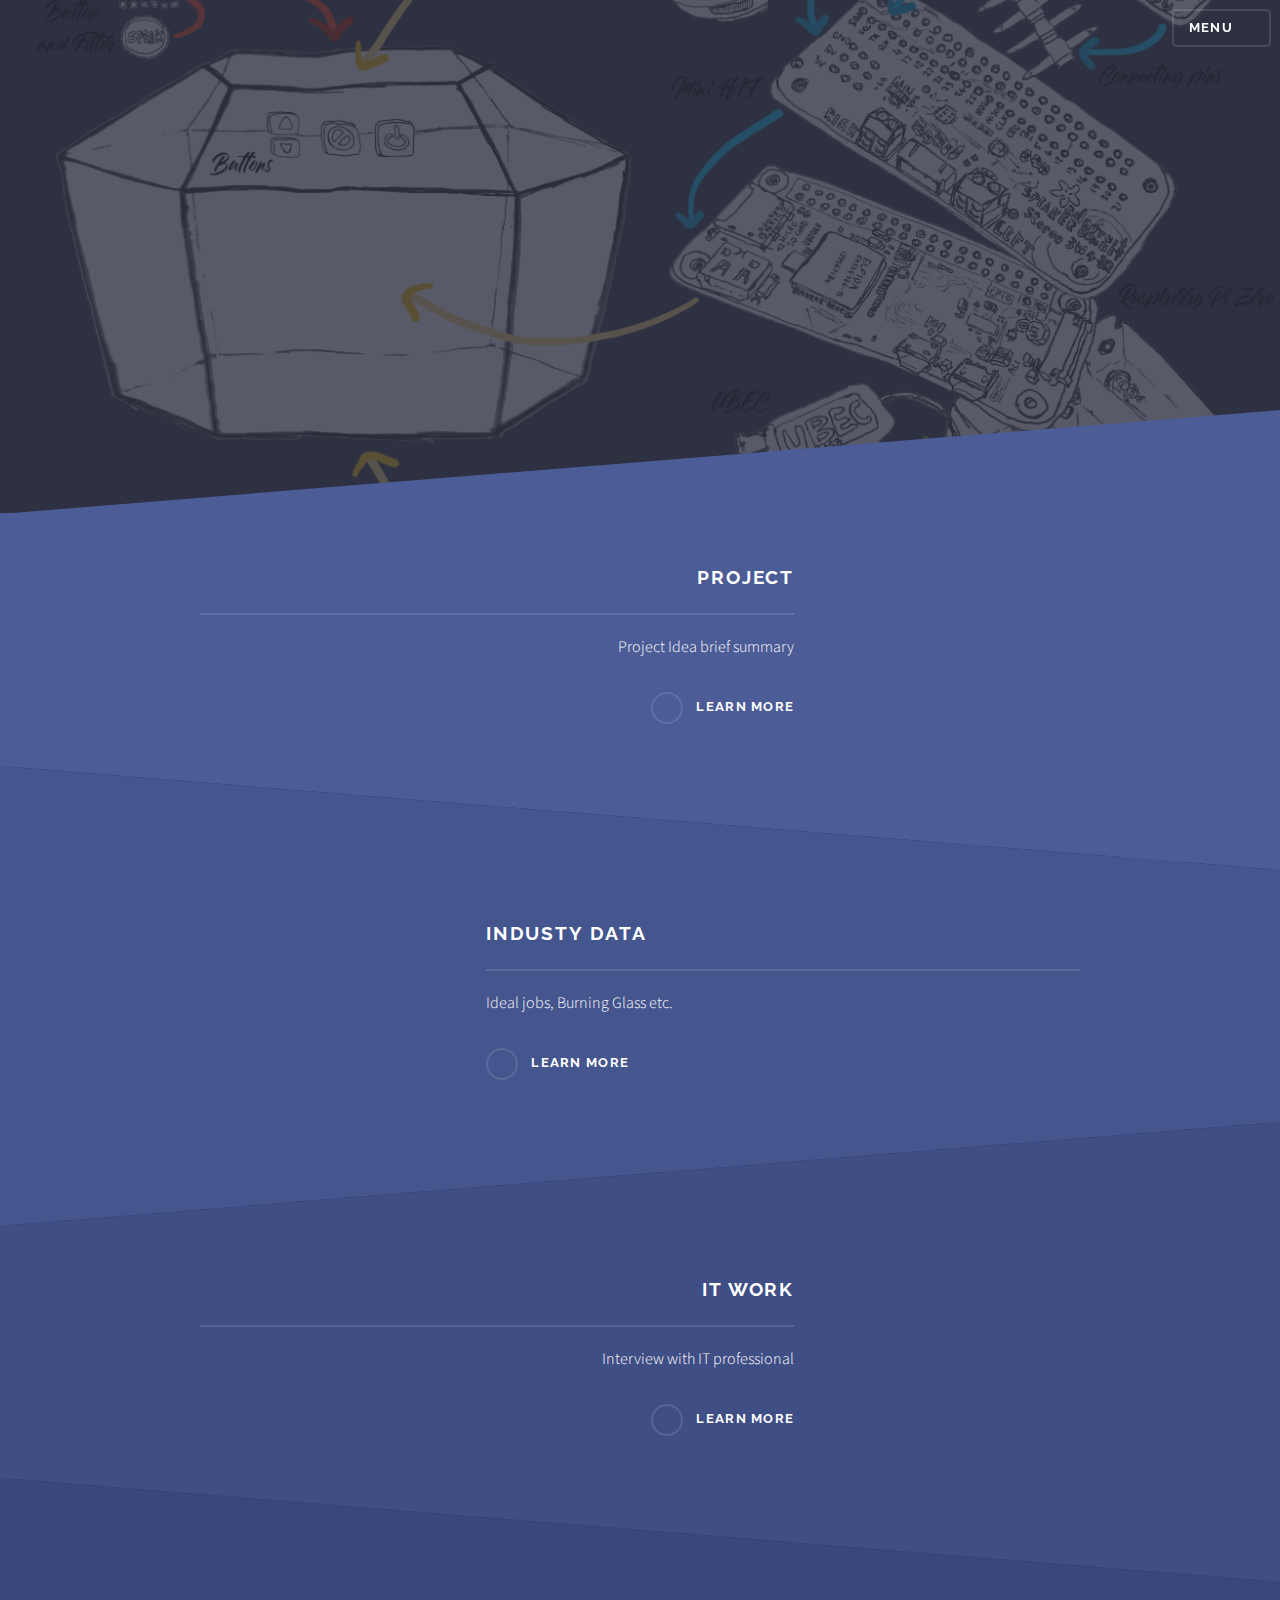
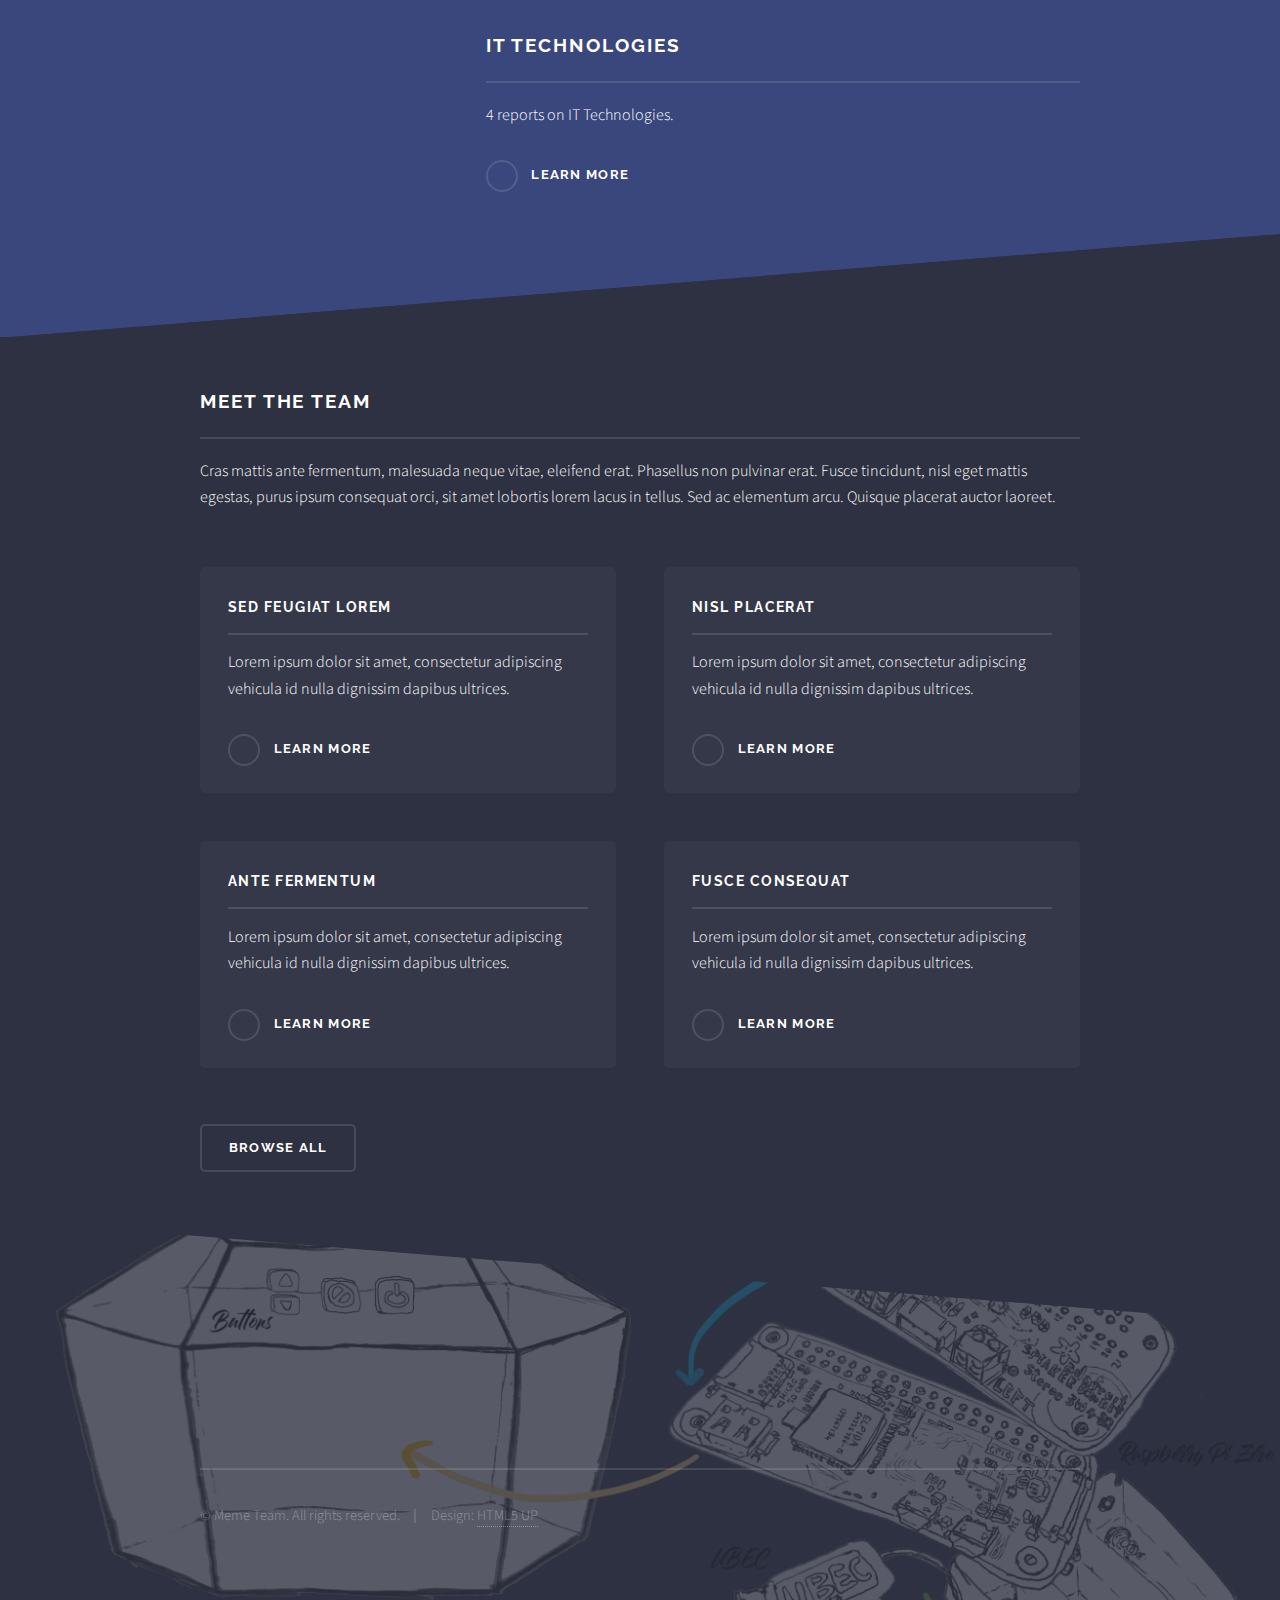
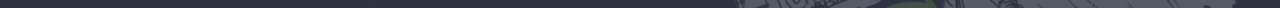
==== index.html @ cb2480f4 "Remove Contact Us section" ====
<!DOCTYPE HTML>
<!--
	Solid State by HTML5 UP
	html5up.net | @ajlkn
	Free for personal and commercial use under the CCA 3.0 license (html5up.net/license)
-->
<html>
	<head>
		<title>Meme Team</title>
		<meta charset="utf-8" />
		<meta name="viewport" content="width=device-width, initial-scale=1, user-scalable=no" />
		<link rel="stylesheet" href="assets/css/main.css" />
		<noscript><link rel="stylesheet" href="assets/css/noscript.css" /></noscript>
	</head>
	<body class="is-preload">

		<!-- Page Wrapper -->
			<div id="page-wrapper">

				<!-- Header -->
					<header id="header" class="alt">
						<h1><a href="index.html">Meme Team</a></h1>
						<nav>
							<a href="#menu">Menu</a>
						</nav>
					</header>

				<!-- Menu -->
					<nav id="menu">
						<div class="inner">
							<h2>Menu</h2>
							<ul class="links">
								<li><a href="index.html">Home</a></li>
								<li><a href="profiles.html">Team</a></li>
								<li><a href="elements.html">Elements</a></li>
								<li><a href="#">Log In</a></li>
								<li><a href="#">Sign Up</a></li>
							</ul>
							<a href="#" class="close">Close</a>
						</div>
					</nav>

				<!-- Banner -->
					<section id="banner">
						<div class="inner">
							<div class="logo"><span class="icon fa-gem"></span></div>
							<h2>Meme Team</h2>
							<p>COSC2196 Intro to Information Technology - Assignment 02</p>
						</div>
					</section>

				<!-- Wrapper -->
					<section id="wrapper">

						<!-- One -->
							<section id="one" class="wrapper spotlight style1">
								<div class="inner">
									<a href="#" class="image"><img src="images/theDeviceSetup.png" alt="" /></a>
									<div class="content">
										<h2 class="major">Project</h2>
										<p>Project Idea brief summary</p>
										<a href="#" class="special">Learn more</a>
									</div>
								</div>
							</section>

						<!-- Two -->
							<section id="two" class="wrapper alt spotlight style2">
								<div class="inner">
									<a href="#" class="image"><img src="images/pic02.jpg" alt="" /></a>
									<div class="content">
										<h2 class="major">Industy Data</h2>
										<p>Ideal jobs, Burning Glass etc.</p>
										<a href="#" class="special">Learn more</a>
									</div>
								</div>
							</section>

						<!-- Three -->
							<section id="three" class="wrapper spotlight style3">
								<div class="inner">
									<a href="#" class="image"><img src="images/pic03.jpg" alt="" /></a>
									<div class="content">
										<h2 class="major">IT Work</h2>
										<p>Interview with IT professional</p>
										<a href="#" class="special">Learn more</a>
									</div>
								</div>
							</section>

						<!-- Four -->
						<section id="four" class="wrapper alt spotlight style4">
							<div class="inner">
								<a href="#" class="image"><img src="images/pic03.jpg" alt="" /></a>
								<div class="content">
									<h2 class="major">IT Technologies</h2>
									<p>4 reports on IT Technologies.</p>
									<a href="#" class="special">Learn more</a>
								</div>
							</div>
						</section>

						<!-- Five -->
							<section id="four" class="wrapper style1">
								<div class="inner">
									<h2 class="major">Meet the Team</h2>
									<p>Cras mattis ante fermentum, malesuada neque vitae, eleifend erat. Phasellus non pulvinar erat. Fusce tincidunt, nisl eget mattis egestas, purus ipsum consequat orci, sit amet lobortis lorem lacus in tellus. Sed ac elementum arcu. Quisque placerat auctor laoreet.</p>
									<section class="features">
										<article>
											<a href="#" class="image"><img src="images/pic04.jpg" alt="" /></a>
											<h3 class="major">Sed feugiat lorem</h3>
											<p>Lorem ipsum dolor sit amet, consectetur adipiscing vehicula id nulla dignissim dapibus ultrices.</p>
											<a href="#" class="special">Learn more</a>
										</article>
										<article>
											<a href="#" class="image"><img src="images/pic05.jpg" alt="" /></a>
											<h3 class="major">Nisl placerat</h3>
											<p>Lorem ipsum dolor sit amet, consectetur adipiscing vehicula id nulla dignissim dapibus ultrices.</p>
											<a href="#" class="special">Learn more</a>
										</article>
										<article>
											<a href="#" class="image"><img src="images/pic06.jpg" alt="" /></a>
											<h3 class="major">Ante fermentum</h3>
											<p>Lorem ipsum dolor sit amet, consectetur adipiscing vehicula id nulla dignissim dapibus ultrices.</p>
											<a href="#" class="special">Learn more</a>
										</article>
										<article>
											<a href="#" class="image"><img src="images/pic07.jpg" alt="" /></a>
											<h3 class="major">Fusce consequat</h3>
											<p>Lorem ipsum dolor sit amet, consectetur adipiscing vehicula id nulla dignissim dapibus ultrices.</p>
											<a href="#" class="special">Learn more</a>
										</article>
									</section>
									<ul class="actions">
										<li><a href="profiles.html" class="button">Browse All</a></li>
									</ul>
								</div>
							</section>

					</section>

				<!-- Footer -->
					<section id="footer">
						<div class="inner">
							<ul class="copyright">
								<li>&copy; Meme Team. All rights reserved.</li><li>Design: <a href="http://html5up.net">HTML5 UP</a></li>
							</ul>
						</div>
					</section>

			</div>

		<!-- Scripts -->
			<script src="assets/js/jquery.min.js"></script>
			<script src="assets/js/jquery.scrollex.min.js"></script>
			<script src="assets/js/browser.min.js"></script>
			<script src="assets/js/breakpoints.min.js"></script>
			<script src="assets/js/util.js"></script>
			<script src="assets/js/main.js"></script>

	</body>
</html>
---- assets/css/main.css ----
@import url(fontawesome-all.min.css);
@import url("https://fonts.googleapis.com/css?family=Raleway:200,700|Source+Sans+Pro:300,600,300italic,600italic");

/*
	Solid State by HTML5 UP
	html5up.net | @ajlkn
	Free for personal and commercial use under the CCA 3.0 license (html5up.net/license)
*/

html, body, div, span, applet, object,
iframe, h1, h2, h3, h4, h5, h6, p, blockquote,
pre, a, abbr, acronym, address, big, cite,
code, del, dfn, em, img, ins, kbd, q, s, samp,
small, strike, strong, sub, sup, tt, var, b,
u, i, center, dl, dt, dd, ol, ul, li, fieldset,
form, label, legend, table, caption, tbody,
tfoot, thead, tr, th, td, article, aside,
canvas, details, embed, figure, figcaption,
footer, header, hgroup, menu, nav, output, ruby,
section, summary, time, mark, audio, video {
	margin: 0;
	padding: 0;
	border: 0;
	font-size: 100%;
	font: inherit;
	vertical-align: baseline;}

article, aside, details, figcaption, figure,
footer, header, hgroup, menu, nav, section {
	display: block;}

body {
	line-height: 1;
}

ol, ul {
	list-style: none;
}

blockquote, q {
	quotes: none;
}

	blockquote:before, blockquote:after, q:before, q:after {
		content: '';
		content: none;
	}

table {
	border-collapse: collapse;
	border-spacing: 0;
}

body {
	-webkit-text-size-adjust: none;
}

mark {
	background-color: transparent;
	color: inherit;
}

input::-moz-focus-inner {
	border: 0;
	padding: 0;
}

input, select, textarea {
	-moz-appearance: none;
	-webkit-appearance: none;
	-ms-appearance: none;
	appearance: none;
}

/* Basic */

	@-ms-viewport {
		width: device-width;
	}

	body {
		-ms-overflow-style: scrollbar;
	}

	@media screen and (max-width: 480px) {

		html, body {
			min-width: 320px;
		}

	}

	html {
		box-sizing: border-box;
	}

	*, *:before, *:after {
		box-sizing: inherit;
	}

	body {
		background-color: #2e3141;
		background-image: linear-gradient(to top, rgba(46, 49, 65, 0.8), rgba(46, 49, 65, 0.8)), url("../../images/bg.png");
		background-size: auto, cover;
		background-attachment: fixed, fixed;
		background-position: center, center;
	}

		body.is-preload *, body.is-preload *:before, body.is-preload *:after {
			-moz-animation: none !important;
			-webkit-animation: none !important;
			-ms-animation: none !important;
			animation: none !important;
			-moz-transition: none !important;
			-webkit-transition: none !important;
			-ms-transition: none !important;
			transition: none !important;
		}

/* Type */

	body, input, select, textarea {
		color: #ffffff;
		font-family: "Source Sans Pro", Helvetica, sans-serif;
		font-size: 16.5pt;
		font-weight: 300;
		line-height: 1.65;
	}

		@media screen and (max-width: 1680px) {

			body, input, select, textarea {
				font-size: 13pt;
			}

		}

		@media screen and (max-width: 1280px) {

			body, input, select, textarea {
				font-size: 12pt;
			}

		}

		@media screen and (max-width: 980px) {

			body, input, select, textarea {
				font-size: 12pt;
			}

		}

		@media screen and (max-width: 736px) {

			body, input, select, textarea {
				font-size: 12pt;
			}

		}

		@media screen and (max-width: 480px) {

			body, input, select, textarea {
				font-size: 12pt;
			}

		}

	a {
		-moz-transition: color 0.2s ease-in-out, border-bottom-color 0.2s ease-in-out;
		-webkit-transition: color 0.2s ease-in-out, border-bottom-color 0.2s ease-in-out;
		-ms-transition: color 0.2s ease-in-out, border-bottom-color 0.2s ease-in-out;
		transition: color 0.2s ease-in-out, border-bottom-color 0.2s ease-in-out;
		border-bottom: dotted 1px rgba(255, 255, 255, 0.35);
		color: #ffffff;
		text-decoration: none;
	}

		a:hover {
			border-bottom-color: transparent;
			color: #ffffff !important;
		}

		a.special:not(.button) {
			text-decoration: none;
			border-bottom: 0;
			display: block;
			font-family: Raleway, Helvetica, sans-serif;
			font-size: 0.8em;
			font-weight: 700;
			letter-spacing: 0.1em;
			margin: 0 0 2em 0;
			text-transform: uppercase;
		}

			a.special:not(.button):before {
				-moz-osx-font-smoothing: grayscale;
				-webkit-font-smoothing: antialiased;
				display: inline-block;
				font-style: normal;
				font-variant: normal;
				text-rendering: auto;
				line-height: 1;
				text-transform: none !important;
				font-family: 'Font Awesome 5 Free';
				font-weight: 900;
			}

			a.special:not(.button):before {
				-moz-transition: background-color 0.2s ease-in-out;
				-webkit-transition: background-color 0.2s ease-in-out;
				-ms-transition: background-color 0.2s ease-in-out;
				transition: background-color 0.2s ease-in-out;
				border-radius: 100%;
				border: solid 2px rgba(255, 255, 255, 0.125);
				content: '\f105';
				display: inline-block;
				font-size: 1.25em;
				height: 2em;
				line-height: 1.75em;
				margin-right: 0.85em;
				text-align: center;
				text-indent: 0.15em;
				vertical-align: middle;
				width: 2em;
			}

			a.special:not(.button):hover:before {
				background-color: rgba(255, 255, 255, 0.025);
			}

			a.special:not(.button):active:before {
				background-color: rgba(255, 255, 255, 0.075);
			}

	strong, b {
		color: #ffffff;
		font-weight: 600;
	}

	em, i {
		font-style: italic;
	}

	p {
		margin: 0 0 2em 0;
	}

	h1, h2, h3, h4, h5, h6 {
		color: #ffffff;
		font-family: Raleway, Helvetica, sans-serif;
		font-weight: 700;
		letter-spacing: 0.1em;
		margin: 0 0 1em 0;
		text-transform: uppercase;
	}

		h1 a, h2 a, h3 a, h4 a, h5 a, h6 a {
			color: inherit;
			text-decoration: none;
			border-bottom: 0;
		}

		h1 span, h2 span, h3 span, h4 span, h5 span, h6 span {
			font-weight: 200;
		}

		h1.major, h2.major, h3.major, h4.major, h5.major, h6.major {
			padding-bottom: 1em;
			border-bottom: solid 2px rgba(255, 255, 255, 0.125);
		}

	h2 {
		font-size: 1.2em;
	}

	h3 {
		font-size: 0.9em;
	}

	h4 {
		font-size: 0.7em;
	}

	h5 {
		font-size: 0.7em;
	}

	h6 {
		font-size: 0.7em;
	}

	@media screen and (max-width: 736px) {

		h2 {
			font-size: 1em;
		}

		h3 {
			font-size: 0.8em;
		}

	}

	sub {
		font-size: 0.8em;
		position: relative;
		top: 0.5em;
	}

	sup {
		font-size: 0.8em;
		position: relative;
		top: -0.5em;
	}

	blockquote {
		border-left: solid 4px rgba(255, 255, 255, 0.125);
		font-style: italic;
		margin: 0 0 2em 0;
		padding: 0.5em 0 0.5em 2em;
	}

	code {
		background: rgba(255, 255, 255, 0.025);
		border-radius: 5px;
		border: solid 2px rgba(255, 255, 255, 0.125);
		font-family: "Courier New", monospace;
		font-size: 0.9em;
		margin: 0 0.25em;
		padding: 0.25em 0.65em;
	}

	pre {
		-webkit-overflow-scrolling: touch;
		font-family: "Courier New", monospace;
		font-size: 0.9em;
		margin: 0 0 2em 0;
	}

		pre code {
			display: block;
			line-height: 1.75em;
			padding: 1em 1.5em;
			overflow-x: auto;
		}

	hr {
		border: 0;
		border-bottom: solid 2px rgba(255, 255, 255, 0.125);
		margin: 2.5em 0;
	}

		hr.major {
			margin: 4em 0;
		}

	.align-left {
		text-align: left;
	}

	.align-center {
		text-align: center;
	}

	.align-right {
		text-align: right;
	}

/* Row */

	.row {
		display: flex;
		flex-wrap: wrap;
		box-sizing: border-box;
		align-items: stretch;
	}

		.row > * {
			box-sizing: border-box;
		}

		.row.gtr-uniform > * > :last-child {
			margin-bottom: 0;
		}

		.row.aln-left {
			justify-content: flex-start;
		}

		.row.aln-center {
			justify-content: center;
		}

		.row.aln-right {
			justify-content: flex-end;
		}

		.row.aln-top {
			align-items: flex-start;
		}

		.row.aln-middle {
			align-items: center;
		}

		.row.aln-bottom {
			align-items: flex-end;
		}

		.row > .imp {
			order: -1;
		}

		.row > .col-1 {
			width: 8.33333%;
		}

		.row > .off-1 {
			margin-left: 8.33333%;
		}

		.row > .col-2 {
			width: 16.66667%;
		}

		.row > .off-2 {
			margin-left: 16.66667%;
		}

		.row > .col-3 {
			width: 25%;
		}

		.row > .off-3 {
			margin-left: 25%;
		}

		.row > .col-4 {
			width: 33.33333%;
		}

		.row > .off-4 {
			margin-left: 33.33333%;
		}

		.row > .col-5 {
			width: 41.66667%;
		}

		.row > .off-5 {
			margin-left: 41.66667%;
		}

		.row > .col-6 {
			width: 50%;
		}

		.row > .off-6 {
			margin-left: 50%;
		}

		.row > .col-7 {
			width: 58.33333%;
		}

		.row > .off-7 {
			margin-left: 58.33333%;
		}

		.row > .col-8 {
			width: 66.66667%;
		}

		.row > .off-8 {
			margin-left: 66.66667%;
		}

		.row > .col-9 {
			width: 75%;
		}

		.row > .off-9 {
			margin-left: 75%;
		}

		.row > .col-10 {
			width: 83.33333%;
		}

		.row > .off-10 {
			margin-left: 83.33333%;
		}

		.row > .col-11 {
			width: 91.66667%;
		}

		.row > .off-11 {
			margin-left: 91.66667%;
		}

		.row > .col-12 {
			width: 100%;
		}

		.row > .off-12 {
			margin-left: 100%;
		}

		.row.gtr-0 {
			margin-top: 0;
			margin-left: 0em;
		}

			.row.gtr-0 > * {
				padding: 0 0 0 0em;
			}

			.row.gtr-0.gtr-uniform {
				margin-top: 0em;
			}

				.row.gtr-0.gtr-uniform > * {
					padding-top: 0em;
				}

		.row.gtr-25 {
			margin-top: 0;
			margin-left: -0.4375em;
		}

			.row.gtr-25 > * {
				padding: 0 0 0 0.4375em;
			}

			.row.gtr-25.gtr-uniform {
				margin-top: -0.4375em;
			}

				.row.gtr-25.gtr-uniform > * {
					padding-top: 0.4375em;
				}

		.row.gtr-50 {
			margin-top: 0;
			margin-left: -0.875em;
		}

			.row.gtr-50 > * {
				padding: 0 0 0 0.875em;
			}

			.row.gtr-50.gtr-uniform {
				margin-top: -0.875em;
			}

				.row.gtr-50.gtr-uniform > * {
					padding-top: 0.875em;
				}

		.row {
			margin-top: 0;
			margin-left: -1.75em;
		}

			.row > * {
				padding: 0 0 0 1.75em;
			}

			.row.gtr-uniform {
				margin-top: -1.75em;
			}

				.row.gtr-uniform > * {
					padding-top: 1.75em;
				}

		.row.gtr-150 {
			margin-top: 0;
			margin-left: -2.625em;
		}

			.row.gtr-150 > * {
				padding: 0 0 0 2.625em;
			}

			.row.gtr-150.gtr-uniform {
				margin-top: -2.625em;
			}

				.row.gtr-150.gtr-uniform > * {
					padding-top: 2.625em;
				}

		.row.gtr-200 {
			margin-top: 0;
			margin-left: -3.5em;
		}

			.row.gtr-200 > * {
				padding: 0 0 0 3.5em;
			}

			.row.gtr-200.gtr-uniform {
				margin-top: -3.5em;
			}

				.row.gtr-200.gtr-uniform > * {
					padding-top: 3.5em;
				}

		@media screen and (max-width: 1680px) {

			.row {
				display: flex;
				flex-wrap: wrap;
				box-sizing: border-box;
				align-items: stretch;
			}

				.row > * {
					box-sizing: border-box;
				}

				.row.gtr-uniform > * > :last-child {
					margin-bottom: 0;
				}

				.row.aln-left {
					justify-content: flex-start;
				}

				.row.aln-center {
					justify-content: center;
				}

				.row.aln-right {
					justify-content: flex-end;
				}

				.row.aln-top {
					align-items: flex-start;
				}

				.row.aln-middle {
					align-items: center;
				}

				.row.aln-bottom {
					align-items: flex-end;
				}

				.row > .imp-xlarge {
					order: -1;
				}

				.row > .col-1-xlarge {
					width: 8.33333%;
				}

				.row > .off-1-xlarge {
					margin-left: 8.33333%;
				}

				.row > .col-2-xlarge {
					width: 16.66667%;
				}

				.row > .off-2-xlarge {
					margin-left: 16.66667%;
				}

				.row > .col-3-xlarge {
					width: 25%;
				}

				.row > .off-3-xlarge {
					margin-left: 25%;
				}

				.row > .col-4-xlarge {
					width: 33.33333%;
				}

				.row > .off-4-xlarge {
					margin-left: 33.33333%;
				}

				.row > .col-5-xlarge {
					width: 41.66667%;
				}

				.row > .off-5-xlarge {
					margin-left: 41.66667%;
				}

				.row > .col-6-xlarge {
					width: 50%;
				}

				.row > .off-6-xlarge {
					margin-left: 50%;
				}

				.row > .col-7-xlarge {
					width: 58.33333%;
				}

				.row > .off-7-xlarge {
					margin-left: 58.33333%;
				}

				.row > .col-8-xlarge {
					width: 66.66667%;
				}

				.row > .off-8-xlarge {
					margin-left: 66.66667%;
				}

				.row > .col-9-xlarge {
					width: 75%;
				}

				.row > .off-9-xlarge {
					margin-left: 75%;
				}

				.row > .col-10-xlarge {
					width: 83.33333%;
				}

				.row > .off-10-xlarge {
					margin-left: 83.33333%;
				}

				.row > .col-11-xlarge {
					width: 91.66667%;
				}

				.row > .off-11-xlarge {
					margin-left: 91.66667%;
				}

				.row > .col-12-xlarge {
					width: 100%;
				}

				.row > .off-12-xlarge {
					margin-left: 100%;
				}

				.row.gtr-0 {
					margin-top: 0;
					margin-left: 0em;
				}

					.row.gtr-0 > * {
						padding: 0 0 0 0em;
					}

					.row.gtr-0.gtr-uniform {
						margin-top: 0em;
					}

						.row.gtr-0.gtr-uniform > * {
							padding-top: 0em;
						}

				.row.gtr-25 {
					margin-top: 0;
					margin-left: -0.4375em;
				}

					.row.gtr-25 > * {
						padding: 0 0 0 0.4375em;
					}

					.row.gtr-25.gtr-uniform {
						margin-top: -0.4375em;
					}

						.row.gtr-25.gtr-uniform > * {
							padding-top: 0.4375em;
						}

				.row.gtr-50 {
					margin-top: 0;
					margin-left: -0.875em;
				}

					.row.gtr-50 > * {
						padding: 0 0 0 0.875em;
					}

					.row.gtr-50.gtr-uniform {
						margin-top: -0.875em;
					}

						.row.gtr-50.gtr-uniform > * {
							padding-top: 0.875em;
						}

				.row {
					margin-top: 0;
					margin-left: -1.75em;
				}

					.row > * {
						padding: 0 0 0 1.75em;
					}

					.row.gtr-uniform {
						margin-top: -1.75em;
					}

						.row.gtr-uniform > * {
							padding-top: 1.75em;
						}

				.row.gtr-150 {
					margin-top: 0;
					margin-left: -2.625em;
				}

					.row.gtr-150 > * {
						padding: 0 0 0 2.625em;
					}

					.row.gtr-150.gtr-uniform {
						margin-top: -2.625em;
					}

						.row.gtr-150.gtr-uniform > * {
							padding-top: 2.625em;
						}

				.row.gtr-200 {
					margin-top: 0;
					margin-left: -3.5em;
				}

					.row.gtr-200 > * {
						padding: 0 0 0 3.5em;
					}

					.row.gtr-200.gtr-uniform {
						margin-top: -3.5em;
					}

						.row.gtr-200.gtr-uniform > * {
							padding-top: 3.5em;
						}

		}

		@media screen and (max-width: 1280px) {

			.row {
				display: flex;
				flex-wrap: wrap;
				box-sizing: border-box;
				align-items: stretch;
			}

				.row > * {
					box-sizing: border-box;
				}

				.row.gtr-uniform > * > :last-child {
					margin-bottom: 0;
				}

				.row.aln-left {
					justify-content: flex-start;
				}

				.row.aln-center {
					justify-content: center;
				}

				.row.aln-right {
					justify-content: flex-end;
				}

				.row.aln-top {
					align-items: flex-start;
				}

				.row.aln-middle {
					align-items: center;
				}

				.row.aln-bottom {
					align-items: flex-end;
				}

				.row > .imp-large {
					order: -1;
				}

				.row > .col-1-large {
					width: 8.33333%;
				}

				.row > .off-1-large {
					margin-left: 8.33333%;
				}

				.row > .col-2-large {
					width: 16.66667%;
				}

				.row > .off-2-large {
					margin-left: 16.66667%;
				}

				.row > .col-3-large {
					width: 25%;
				}

				.row > .off-3-large {
					margin-left: 25%;
				}

				.row > .col-4-large {
					width: 33.33333%;
				}

				.row > .off-4-large {
					margin-left: 33.33333%;
				}

				.row > .col-5-large {
					width: 41.66667%;
				}

				.row > .off-5-large {
					margin-left: 41.66667%;
				}

				.row > .col-6-large {
					width: 50%;
				}

				.row > .off-6-large {
					margin-left: 50%;
				}

				.row > .col-7-large {
					width: 58.33333%;
				}

				.row > .off-7-large {
					margin-left: 58.33333%;
				}

				.row > .col-8-large {
					width: 66.66667%;
				}

				.row > .off-8-large {
					margin-left: 66.66667%;
				}

				.row > .col-9-large {
					width: 75%;
				}

				.row > .off-9-large {
					margin-left: 75%;
				}

				.row > .col-10-large {
					width: 83.33333%;
				}

				.row > .off-10-large {
					margin-left: 83.33333%;
				}

				.row > .col-11-large {
					width: 91.66667%;
				}

				.row > .off-11-large {
					margin-left: 91.66667%;
				}

				.row > .col-12-large {
					width: 100%;
				}

				.row > .off-12-large {
					margin-left: 100%;
				}

				.row.gtr-0 {
					margin-top: 0;
					margin-left: 0em;
				}

					.row.gtr-0 > * {
						padding: 0 0 0 0em;
					}

					.row.gtr-0.gtr-uniform {
						margin-top: 0em;
					}

						.row.gtr-0.gtr-uniform > * {
							padding-top: 0em;
						}

				.row.gtr-25 {
					margin-top: 0;
					margin-left: -0.4375em;
				}

					.row.gtr-25 > * {
						padding: 0 0 0 0.4375em;
					}

					.row.gtr-25.gtr-uniform {
						margin-top: -0.4375em;
					}

						.row.gtr-25.gtr-uniform > * {
							padding-top: 0.4375em;
						}

				.row.gtr-50 {
					margin-top: 0;
					margin-left: -0.875em;
				}

					.row.gtr-50 > * {
						padding: 0 0 0 0.875em;
					}

					.row.gtr-50.gtr-uniform {
						margin-top: -0.875em;
					}

						.row.gtr-50.gtr-uniform > * {
							padding-top: 0.875em;
						}

				.row {
					margin-top: 0;
					margin-left: -1.75em;
				}

					.row > * {
						padding: 0 0 0 1.75em;
					}

					.row.gtr-uniform {
						margin-top: -1.75em;
					}

						.row.gtr-uniform > * {
							padding-top: 1.75em;
						}

				.row.gtr-150 {
					margin-top: 0;
					margin-left: -2.625em;
				}

					.row.gtr-150 > * {
						padding: 0 0 0 2.625em;
					}

					.row.gtr-150.gtr-uniform {
						margin-top: -2.625em;
					}

						.row.gtr-150.gtr-uniform > * {
							padding-top: 2.625em;
						}

				.row.gtr-200 {
					margin-top: 0;
					margin-left: -3.5em;
				}

					.row.gtr-200 > * {
						padding: 0 0 0 3.5em;
					}

					.row.gtr-200.gtr-uniform {
						margin-top: -3.5em;
					}

						.row.gtr-200.gtr-uniform > * {
							padding-top: 3.5em;
						}

		}

		@media screen and (max-width: 980px) {

			.row {
				display: flex;
				flex-wrap: wrap;
				box-sizing: border-box;
				align-items: stretch;
			}

				.row > * {
					box-sizing: border-box;
				}

				.row.gtr-uniform > * > :last-child {
					margin-bottom: 0;
				}

				.row.aln-left {
					justify-content: flex-start;
				}

				.row.aln-center {
					justify-content: center;
				}

				.row.aln-right {
					justify-content: flex-end;
				}

				.row.aln-top {
					align-items: flex-start;
				}

				.row.aln-middle {
					align-items: center;
				}

				.row.aln-bottom {
					align-items: flex-end;
				}

				.row > .imp-medium {
					order: -1;
				}

				.row > .col-1-medium {
					width: 8.33333%;
				}

				.row > .off-1-medium {
					margin-left: 8.33333%;
				}

				.row > .col-2-medium {
					width: 16.66667%;
				}

				.row > .off-2-medium {
					margin-left: 16.66667%;
				}

				.row > .col-3-medium {
					width: 25%;
				}

				.row > .off-3-medium {
					margin-left: 25%;
				}

				.row > .col-4-medium {
					width: 33.33333%;
				}

				.row > .off-4-medium {
					margin-left: 33.33333%;
				}

				.row > .col-5-medium {
					width: 41.66667%;
				}

				.row > .off-5-medium {
					margin-left: 41.66667%;
				}

				.row > .col-6-medium {
					width: 50%;
				}

				.row > .off-6-medium {
					margin-left: 50%;
				}

				.row > .col-7-medium {
					width: 58.33333%;
				}

				.row > .off-7-medium {
					margin-left: 58.33333%;
				}

				.row > .col-8-medium {
					width: 66.66667%;
				}

				.row > .off-8-medium {
					margin-left: 66.66667%;
				}

				.row > .col-9-medium {
					width: 75%;
				}

				.row > .off-9-medium {
					margin-left: 75%;
				}

				.row > .col-10-medium {
					width: 83.33333%;
				}

				.row > .off-10-medium {
					margin-left: 83.33333%;
				}

				.row > .col-11-medium {
					width: 91.66667%;
				}

				.row > .off-11-medium {
					margin-left: 91.66667%;
				}

				.row > .col-12-medium {
					width: 100%;
				}

				.row > .off-12-medium {
					margin-left: 100%;
				}

				.row.gtr-0 {
					margin-top: 0;
					margin-left: 0em;
				}

					.row.gtr-0 > * {
						padding: 0 0 0 0em;
					}

					.row.gtr-0.gtr-uniform {
						margin-top: 0em;
					}

						.row.gtr-0.gtr-uniform > * {
							padding-top: 0em;
						}

				.row.gtr-25 {
					margin-top: 0;
					margin-left: -0.4375em;
				}

					.row.gtr-25 > * {
						padding: 0 0 0 0.4375em;
					}

					.row.gtr-25.gtr-uniform {
						margin-top: -0.4375em;
					}

						.row.gtr-25.gtr-uniform > * {
							padding-top: 0.4375em;
						}

				.row.gtr-50 {
					margin-top: 0;
					margin-left: -0.875em;
				}

					.row.gtr-50 > * {
						padding: 0 0 0 0.875em;
					}

					.row.gtr-50.gtr-uniform {
						margin-top: -0.875em;
					}

						.row.gtr-50.gtr-uniform > * {
							padding-top: 0.875em;
						}

				.row {
					margin-top: 0;
					margin-left: -1.75em;
				}

					.row > * {
						padding: 0 0 0 1.75em;
					}

					.row.gtr-uniform {
						margin-top: -1.75em;
					}

						.row.gtr-uniform > * {
							padding-top: 1.75em;
						}

				.row.gtr-150 {
					margin-top: 0;
					margin-left: -2.625em;
				}

					.row.gtr-150 > * {
						padding: 0 0 0 2.625em;
					}

					.row.gtr-150.gtr-uniform {
						margin-top: -2.625em;
					}

						.row.gtr-150.gtr-uniform > * {
							padding-top: 2.625em;
						}

				.row.gtr-200 {
					margin-top: 0;
					margin-left: -3.5em;
				}

					.row.gtr-200 > * {
						padding: 0 0 0 3.5em;
					}

					.row.gtr-200.gtr-uniform {
						margin-top: -3.5em;
					}

						.row.gtr-200.gtr-uniform > * {
							padding-top: 3.5em;
						}

		}

		@media screen and (max-width: 736px) {

			.row {
				display: flex;
				flex-wrap: wrap;
				box-sizing: border-box;
				align-items: stretch;
			}

				.row > * {
					box-sizing: border-box;
				}

				.row.gtr-uniform > * > :last-child {
					margin-bottom: 0;
				}

				.row.aln-left {
					justify-content: flex-start;
				}

				.row.aln-center {
					justify-content: center;
				}

				.row.aln-right {
					justify-content: flex-end;
				}

				.row.aln-top {
					align-items: flex-start;
				}

				.row.aln-middle {
					align-items: center;
				}

				.row.aln-bottom {
					align-items: flex-end;
				}

				.row > .imp-small {
					order: -1;
				}

				.row > .col-1-small {
					width: 8.33333%;
				}

				.row > .off-1-small {
					margin-left: 8.33333%;
				}

				.row > .col-2-small {
					width: 16.66667%;
				}

				.row > .off-2-small {
					margin-left: 16.66667%;
				}

				.row > .col-3-small {
					width: 25%;
				}

				.row > .off-3-small {
					margin-left: 25%;
				}

				.row > .col-4-small {
					width: 33.33333%;
				}

				.row > .off-4-small {
					margin-left: 33.33333%;
				}

				.row > .col-5-small {
					width: 41.66667%;
				}

				.row > .off-5-small {
					margin-left: 41.66667%;
				}

				.row > .col-6-small {
					width: 50%;
				}

				.row > .off-6-small {
					margin-left: 50%;
				}

				.row > .col-7-small {
					width: 58.33333%;
				}

				.row > .off-7-small {
					margin-left: 58.33333%;
				}

				.row > .col-8-small {
					width: 66.66667%;
				}

				.row > .off-8-small {
					margin-left: 66.66667%;
				}

				.row > .col-9-small {
					width: 75%;
				}

				.row > .off-9-small {
					margin-left: 75%;
				}

				.row > .col-10-small {
					width: 83.33333%;
				}

				.row > .off-10-small {
					margin-left: 83.33333%;
				}

				.row > .col-11-small {
					width: 91.66667%;
				}

				.row > .off-11-small {
					margin-left: 91.66667%;
				}

				.row > .col-12-small {
					width: 100%;
				}

				.row > .off-12-small {
					margin-left: 100%;
				}

				.row.gtr-0 {
					margin-top: 0;
					margin-left: 0em;
				}

					.row.gtr-0 > * {
						padding: 0 0 0 0em;
					}

					.row.gtr-0.gtr-uniform {
						margin-top: 0em;
					}

						.row.gtr-0.gtr-uniform > * {
							padding-top: 0em;
						}

				.row.gtr-25 {
					margin-top: 0;
					margin-left: -0.3125em;
				}

					.row.gtr-25 > * {
						padding: 0 0 0 0.3125em;
					}

					.row.gtr-25.gtr-uniform {
						margin-top: -0.3125em;
					}

						.row.gtr-25.gtr-uniform > * {
							padding-top: 0.3125em;
						}

				.row.gtr-50 {
					margin-top: 0;
					margin-left: -0.625em;
				}

					.row.gtr-50 > * {
						padding: 0 0 0 0.625em;
					}

					.row.gtr-50.gtr-uniform {
						margin-top: -0.625em;
					}

						.row.gtr-50.gtr-uniform > * {
							padding-top: 0.625em;
						}

				.row {
					margin-top: 0;
					margin-left: -1.25em;
				}

					.row > * {
						padding: 0 0 0 1.25em;
					}

					.row.gtr-uniform {
						margin-top: -1.25em;
					}

						.row.gtr-uniform > * {
							padding-top: 1.25em;
						}

				.row.gtr-150 {
					margin-top: 0;
					margin-left: -1.875em;
				}

					.row.gtr-150 > * {
						padding: 0 0 0 1.875em;
					}

					.row.gtr-150.gtr-uniform {
						margin-top: -1.875em;
					}

						.row.gtr-150.gtr-uniform > * {
							padding-top: 1.875em;
						}

				.row.gtr-200 {
					margin-top: 0;
					margin-left: -2.5em;
				}

					.row.gtr-200 > * {
						padding: 0 0 0 2.5em;
					}

					.row.gtr-200.gtr-uniform {
						margin-top: -2.5em;
					}

						.row.gtr-200.gtr-uniform > * {
							padding-top: 2.5em;
						}

		}

		@media screen and (max-width: 480px) {

			.row {
				display: flex;
				flex-wrap: wrap;
				box-sizing: border-box;
				align-items: stretch;
			}

				.row > * {
					box-sizing: border-box;
				}

				.row.gtr-uniform > * > :last-child {
					margin-bottom: 0;
				}

				.row.aln-left {
					justify-content: flex-start;
				}

				.row.aln-center {
					justify-content: center;
				}

				.row.aln-right {
					justify-content: flex-end;
				}

				.row.aln-top {
					align-items: flex-start;
				}

				.row.aln-middle {
					align-items: center;
				}

				.row.aln-bottom {
					align-items: flex-end;
				}

				.row > .imp-xsmall {
					order: -1;
				}

				.row > .col-1-xsmall {
					width: 8.33333%;
				}

				.row > .off-1-xsmall {
					margin-left: 8.33333%;
				}

				.row > .col-2-xsmall {
					width: 16.66667%;
				}

				.row > .off-2-xsmall {
					margin-left: 16.66667%;
				}

				.row > .col-3-xsmall {
					width: 25%;
				}

				.row > .off-3-xsmall {
					margin-left: 25%;
				}

				.row > .col-4-xsmall {
					width: 33.33333%;
				}

				.row > .off-4-xsmall {
					margin-left: 33.33333%;
				}

				.row > .col-5-xsmall {
					width: 41.66667%;
				}

				.row > .off-5-xsmall {
					margin-left: 41.66667%;
				}

				.row > .col-6-xsmall {
					width: 50%;
				}

				.row > .off-6-xsmall {
					margin-left: 50%;
				}

				.row > .col-7-xsmall {
					width: 58.33333%;
				}

				.row > .off-7-xsmall {
					margin-left: 58.33333%;
				}

				.row > .col-8-xsmall {
					width: 66.66667%;
				}

				.row > .off-8-xsmall {
					margin-left: 66.66667%;
				}

				.row > .col-9-xsmall {
					width: 75%;
				}

				.row > .off-9-xsmall {
					margin-left: 75%;
				}

				.row > .col-10-xsmall {
					width: 83.33333%;
				}

				.row > .off-10-xsmall {
					margin-left: 83.33333%;
				}

				.row > .col-11-xsmall {
					width: 91.66667%;
				}

				.row > .off-11-xsmall {
					margin-left: 91.66667%;
				}

				.row > .col-12-xsmall {
					width: 100%;
				}

				.row > .off-12-xsmall {
					margin-left: 100%;
				}

				.row.gtr-0 {
					margin-top: 0;
					margin-left: 0em;
				}

					.row.gtr-0 > * {
						padding: 0 0 0 0em;
					}

					.row.gtr-0.gtr-uniform {
						margin-top: 0em;
					}

						.row.gtr-0.gtr-uniform > * {
							padding-top: 0em;
						}

				.row.gtr-25 {
					margin-top: 0;
					margin-left: -0.3125em;
				}

					.row.gtr-25 > * {
						padding: 0 0 0 0.3125em;
					}

					.row.gtr-25.gtr-uniform {
						margin-top: -0.3125em;
					}

						.row.gtr-25.gtr-uniform > * {
							padding-top: 0.3125em;
						}

				.row.gtr-50 {
					margin-top: 0;
					margin-left: -0.625em;
				}

					.row.gtr-50 > * {
						padding: 0 0 0 0.625em;
					}

					.row.gtr-50.gtr-uniform {
						margin-top: -0.625em;
					}

						.row.gtr-50.gtr-uniform > * {
							padding-top: 0.625em;
						}

				.row {
					margin-top: 0;
					margin-left: -1.25em;
				}

					.row > * {
						padding: 0 0 0 1.25em;
					}

					.row.gtr-uniform {
						margin-top: -1.25em;
					}

						.row.gtr-uniform > * {
							padding-top: 1.25em;
						}

				.row.gtr-150 {
					margin-top: 0;
					margin-left: -1.875em;
				}

					.row.gtr-150 > * {
						padding: 0 0 0 1.875em;
					}

					.row.gtr-150.gtr-uniform {
						margin-top: -1.875em;
					}

						.row.gtr-150.gtr-uniform > * {
							padding-top: 1.875em;
						}

				.row.gtr-200 {
					margin-top: 0;
					margin-left: -2.5em;
				}

					.row.gtr-200 > * {
						padding: 0 0 0 2.5em;
					}

					.row.gtr-200.gtr-uniform {
						margin-top: -2.5em;
					}

						.row.gtr-200.gtr-uniform > * {
							padding-top: 2.5em;
						}

		}

		@media screen and (max-width: 360px) {

			.row {
				display: flex;
				flex-wrap: wrap;
				box-sizing: border-box;
				align-items: stretch;
			}

				.row > * {
					box-sizing: border-box;
				}

				.row.gtr-uniform > * > :last-child {
					margin-bottom: 0;
				}

				.row.aln-left {
					justify-content: flex-start;
				}

				.row.aln-center {
					justify-content: center;
				}

				.row.aln-right {
					justify-content: flex-end;
				}

				.row.aln-top {
					align-items: flex-start;
				}

				.row.aln-middle {
					align-items: center;
				}

				.row.aln-bottom {
					align-items: flex-end;
				}

				.row > .imp-xxsmall {
					order: -1;
				}

				.row > .col-1-xxsmall {
					width: 8.33333%;
				}

				.row > .off-1-xxsmall {
					margin-left: 8.33333%;
				}

				.row > .col-2-xxsmall {
					width: 16.66667%;
				}

				.row > .off-2-xxsmall {
					margin-left: 16.66667%;
				}

				.row > .col-3-xxsmall {
					width: 25%;
				}

				.row > .off-3-xxsmall {
					margin-left: 25%;
				}

				.row > .col-4-xxsmall {
					width: 33.33333%;
				}

				.row > .off-4-xxsmall {
					margin-left: 33.33333%;
				}

				.row > .col-5-xxsmall {
					width: 41.66667%;
				}

				.row > .off-5-xxsmall {
					margin-left: 41.66667%;
				}

				.row > .col-6-xxsmall {
					width: 50%;
				}

				.row > .off-6-xxsmall {
					margin-left: 50%;
				}

				.row > .col-7-xxsmall {
					width: 58.33333%;
				}

				.row > .off-7-xxsmall {
					margin-left: 58.33333%;
				}

				.row > .col-8-xxsmall {
					width: 66.66667%;
				}

				.row > .off-8-xxsmall {
					margin-left: 66.66667%;
				}

				.row > .col-9-xxsmall {
					width: 75%;
				}

				.row > .off-9-xxsmall {
					margin-left: 75%;
				}

				.row > .col-10-xxsmall {
					width: 83.33333%;
				}

				.row > .off-10-xxsmall {
					margin-left: 83.33333%;
				}

				.row > .col-11-xxsmall {
					width: 91.66667%;
				}

				.row > .off-11-xxsmall {
					margin-left: 91.66667%;
				}

				.row > .col-12-xxsmall {
					width: 100%;
				}

				.row > .off-12-xxsmall {
					margin-left: 100%;
				}

				.row.gtr-0 {
					margin-top: 0;
					margin-left: 0em;
				}

					.row.gtr-0 > * {
						padding: 0 0 0 0em;
					}

					.row.gtr-0.gtr-uniform {
						margin-top: 0em;
					}

						.row.gtr-0.gtr-uniform > * {
							padding-top: 0em;
						}

				.row.gtr-25 {
					margin-top: 0;
					margin-left: -0.3125em;
				}

					.row.gtr-25 > * {
						padding: 0 0 0 0.3125em;
					}

					.row.gtr-25.gtr-uniform {
						margin-top: -0.3125em;
					}

						.row.gtr-25.gtr-uniform > * {
							padding-top: 0.3125em;
						}

				.row.gtr-50 {
					margin-top: 0;
					margin-left: -0.625em;
				}

					.row.gtr-50 > * {
						padding: 0 0 0 0.625em;
					}

					.row.gtr-50.gtr-uniform {
						margin-top: -0.625em;
					}

						.row.gtr-50.gtr-uniform > * {
							padding-top: 0.625em;
						}

				.row {
					margin-top: 0;
					margin-left: -1.25em;
				}

					.row > * {
						padding: 0 0 0 1.25em;
					}

					.row.gtr-uniform {
						margin-top: -1.25em;
					}

						.row.gtr-uniform > * {
							padding-top: 1.25em;
						}

				.row.gtr-150 {
					margin-top: 0;
					margin-left: -1.875em;
				}

					.row.gtr-150 > * {
						padding: 0 0 0 1.875em;
					}

					.row.gtr-150.gtr-uniform {
						margin-top: -1.875em;
					}

						.row.gtr-150.gtr-uniform > * {
							padding-top: 1.875em;
						}

				.row.gtr-200 {
					margin-top: 0;
					margin-left: -2.5em;
				}

					.row.gtr-200 > * {
						padding: 0 0 0 2.5em;
					}

					.row.gtr-200.gtr-uniform {
						margin-top: -2.5em;
					}

						.row.gtr-200.gtr-uniform > * {
							padding-top: 2.5em;
						}

		}

/* Section/Article */

	section.special, article.special {
		text-align: center;
	}

/* Form */

	form {
		margin: 0 0 2em 0;
	}

		form > :last-child {
			margin-bottom: 0;
		}

		form > .fields {
			display: -moz-flex;
			display: -webkit-flex;
			display: -ms-flex;
			display: flex;
			-moz-flex-wrap: wrap;
			-webkit-flex-wrap: wrap;
			-ms-flex-wrap: wrap;
			flex-wrap: wrap;
			width: calc(100% + 3em);
			margin: -1.5em 0 2em -1.5em;
		}

			form > .fields > .field {
				-moz-flex-grow: 0;
				-webkit-flex-grow: 0;
				-ms-flex-grow: 0;
				flex-grow: 0;
				-moz-flex-shrink: 0;
				-webkit-flex-shrink: 0;
				-ms-flex-shrink: 0;
				flex-shrink: 0;
				padding: 1.5em 0 0 1.5em;
				width: calc(100% - 1.5em);
			}

				form > .fields > .field.half {
					width: calc(50% - 0.75em);
				}

				form > .fields > .field.third {
					width: calc(100%/3 - 0.5em);
				}

				form > .fields > .field.quarter {
					width: calc(25% - 0.375em);
				}

		@media screen and (max-width: 480px) {

			form > .fields {
				width: calc(100% + 3em);
				margin: -1.5em 0 2em -1.5em;
			}

				form > .fields > .field {
					padding: 1.5em 0 0 1.5em;
					width: calc(100% - 1.5em);
				}

					form > .fields > .field.half {
						width: calc(100% - 1.5em);
					}

					form > .fields > .field.third {
						width: calc(100% - 1.5em);
					}

					form > .fields > .field.quarter {
						width: calc(100% - 1.5em);
					}

		}

	label {
		color: #ffffff;
		display: block;
		font-family: Raleway, Helvetica, sans-serif;
		font-size: 0.8em;
		font-weight: 700;
		letter-spacing: 0.1em;
		margin: 0 0 0.7em 0;
		text-transform: uppercase;
	}

	input[type="text"],
	input[type="password"],
	input[type="email"],
	input[type="tel"],
	select,
	textarea {
		-moz-appearance: none;
		-webkit-appearance: none;
		-ms-appearance: none;
		appearance: none;
		background: rgba(255, 255, 255, 0.025);
		border-radius: 5px;
		border: none;
		border: solid 2px rgba(255, 255, 255, 0.125);
		color: inherit;
		display: block;
		outline: 0;
		padding: 0 1em;
		text-decoration: none;
		width: 100%;
	}

		input[type="text"]:invalid,
		input[type="password"]:invalid,
		input[type="email"]:invalid,
		input[type="tel"]:invalid,
		select:invalid,
		textarea:invalid {
			box-shadow: none;
		}

		input[type="text"]:focus,
		input[type="password"]:focus,
		input[type="email"]:focus,
		input[type="tel"]:focus,
		select:focus,
		textarea:focus {
			border-color: #5b6ba6;
		}

	select {
		background-image: url("data:image/svg+xml;charset=utf8,%3Csvg xmlns='http://www.w3.org/2000/svg' width='40' height='40' preserveAspectRatio='none' viewBox='0 0 40 40'%3E%3Cpath d='M9.4,12.3l10.4,10.4l10.4-10.4c0.2-0.2,0.5-0.4,0.9-0.4c0.3,0,0.6,0.1,0.9,0.4l3.3,3.3c0.2,0.2,0.4,0.5,0.4,0.9 c0,0.4-0.1,0.6-0.4,0.9L20.7,31.9c-0.2,0.2-0.5,0.4-0.9,0.4c-0.3,0-0.6-0.1-0.9-0.4L4.3,17.3c-0.2-0.2-0.4-0.5-0.4-0.9 c0-0.4,0.1-0.6,0.4-0.9l3.3-3.3c0.2-0.2,0.5-0.4,0.9-0.4S9.1,12.1,9.4,12.3z' fill='rgba(255, 255, 255, 0.125)' /%3E%3C/svg%3E");
		background-size: 1.25rem;
		background-repeat: no-repeat;
		background-position: calc(100% - 1rem) center;
		height: 2.75em;
		padding-right: 2.75em;
		text-overflow: ellipsis;
	}

		select option {
			color: #ffffff;
			background: #2e3141;
		}

		select:focus::-ms-value {
			background-color: transparent;
		}

		select::-ms-expand {
			display: none;
		}

	input[type="text"],
	input[type="password"],
	input[type="email"],
	select {
		height: 2.75em;
	}

	textarea {
		padding: 0.75em 1em;
	}

	input[type="checkbox"],
	input[type="radio"] {
		-moz-appearance: none;
		-webkit-appearance: none;
		-ms-appearance: none;
		appearance: none;
		display: block;
		float: left;
		margin-right: -2em;
		opacity: 0;
		width: 1em;
		z-index: -1;
	}

		input[type="checkbox"] + label,
		input[type="radio"] + label {
			text-decoration: none;
			color: #ffffff;
			cursor: pointer;
			display: inline-block;
			font-size: 1em;
			font-family: "Source Sans Pro", Helvetica, sans-serif;
			text-transform: none;
			letter-spacing: 0;
			font-weight: 300;
			padding-left: 2.4em;
			padding-right: 0.75em;
			position: relative;
		}

			input[type="checkbox"] + label:before,
			input[type="radio"] + label:before {
				-moz-osx-font-smoothing: grayscale;
				-webkit-font-smoothing: antialiased;
				display: inline-block;
				font-style: normal;
				font-variant: normal;
				text-rendering: auto;
				line-height: 1;
				text-transform: none !important;
				font-family: 'Font Awesome 5 Free';
				font-weight: 900;
			}

			input[type="checkbox"] + label:before,
			input[type="radio"] + label:before {
				background: rgba(255, 255, 255, 0.025);
				border-radius: 5px;
				border: solid 2px rgba(255, 255, 255, 0.125);
				content: '';
				display: inline-block;
				font-size: 0.8em;
				height: 2.0625em;
				left: 0;
				line-height: 2.0625em;
				position: absolute;
				text-align: center;
				top: 0;
				width: 2.0625em;
			}

		input[type="checkbox"]:checked + label:before,
		input[type="radio"]:checked + label:before {
			background: #ffffff;
			border-color: #ffffff;
			content: '\f00c';
			color: #2e3141;
		}

		input[type="checkbox"]:focus + label:before,
		input[type="radio"]:focus + label:before {
			border-color: #4c5c96;
		}

	input[type="checkbox"] + label:before {
		border-radius: 5px;
	}

	input[type="radio"] + label:before {
		border-radius: 100%;
	}

	::-webkit-input-placeholder {
		color: rgba(255, 255, 255, 0.35) !important;
		opacity: 1.0;
	}

	:-moz-placeholder {
		color: rgba(255, 255, 255, 0.35) !important;
		opacity: 1.0;
	}

	::-moz-placeholder {
		color: rgba(255, 255, 255, 0.35) !important;
		opacity: 1.0;
	}

	:-ms-input-placeholder {
		color: rgba(255, 255, 255, 0.35) !important;
		opacity: 1.0;
	}

/* Box */

	.box {
		border-radius: 5px;
		border: solid 2px rgba(255, 255, 255, 0.125);
		margin-bottom: 2em;
		padding: 1.5em;
	}

		.box > :last-child,
		.box > :last-child > :last-child,
		.box > :last-child > :last-child > :last-child {
			margin-bottom: 0;
		}

		.box.alt {
			border: 0;
			border-radius: 0;
			padding: 0;
		}

/* Icon */

	.icon {
		text-decoration: none;
		border-bottom: none;
		position: relative;
	}

		.icon:before {
			-moz-osx-font-smoothing: grayscale;
			-webkit-font-smoothing: antialiased;
			display: inline-block;
			font-style: normal;
			font-variant: normal;
			text-rendering: auto;
			line-height: 1;
			text-transform: none !important;
			font-family: 'Font Awesome 5 Free';
			font-weight: 400;
		}

		.icon > .label {
			display: none;
		}

		.icon:before {
			line-height: inherit;
		}

		.icon.solid:before {
			font-weight: 900;
		}

		.icon.brands:before {
			font-family: 'Font Awesome 5 Brands';
		}

/* Image */

	.image {
		border-radius: 5px;
		border: 0;
		display: inline-block;
		position: relative;
	}

		.image img {
			border-radius: 5px;
			display: block;
		}

		.image.left, .image.right {
			max-width: 40%;
		}

			.image.left img, .image.right img {
				width: 100%;
			}

		.image.left {
			float: left;
			padding: 0 1.5em 1em 0;
			top: 0.25em;
		}

		.image.right {
			float: right;
			padding: 0 0 1em 1.5em;
			top: 0.25em;
		}

		.image.fit {
			display: block;
			margin: 0 0 2em 0;
			width: 100%;
		}

			.image.fit img {
				width: 100%;
			}

		.image.main {
			display: block;
			margin: 0 0 3em 0;
			width: 100%;
		}

			.image.main img {
				width: 100%;
			}

/* List */

	ol {
		list-style: decimal;
		margin: 0 0 2em 0;
		padding-left: 1.25em;
	}

		ol li {
			padding-left: 0.25em;
		}

	ul {
		list-style: disc;
		margin: 0 0 2em 0;
		padding-left: 1em;
	}

		ul li {
			padding-left: 0.5em;
		}

		ul.alt {
			list-style: none;
			padding-left: 0;
		}

			ul.alt li {
				border-top: solid 1px rgba(255, 255, 255, 0.125);
				padding: 0.5em 0;
			}

				ul.alt li:first-child {
					border-top: 0;
					padding-top: 0;
				}

	dl {
		margin: 0 0 2em 0;
	}

		dl dt {
			display: block;
			font-weight: 600;
			margin: 0 0 1em 0;
		}

		dl dd {
			margin-left: 2em;
		}

/* Actions */

	ul.actions {
		display: -moz-flex;
		display: -webkit-flex;
		display: -ms-flex;
		display: flex;
		cursor: default;
		list-style: none;
		margin-left: -1em;
		padding-left: 0;
	}

		ul.actions li {
			padding: 0 0 0 1em;
			vertical-align: middle;
		}

		ul.actions.special {
			-moz-justify-content: center;
			-webkit-justify-content: center;
			-ms-justify-content: center;
			justify-content: center;
			width: 100%;
			margin-left: 0;
		}

			ul.actions.special li:first-child {
				padding-left: 0;
			}

		ul.actions.stacked {
			-moz-flex-direction: column;
			-webkit-flex-direction: column;
			-ms-flex-direction: column;
			flex-direction: column;
			margin-left: 0;
		}

			ul.actions.stacked li {
				padding: 1.3em 0 0 0;
			}

				ul.actions.stacked li:first-child {
					padding-top: 0;
				}

		ul.actions.fit {
			width: calc(100% + 1em);
		}

			ul.actions.fit li {
				-moz-flex-grow: 1;
				-webkit-flex-grow: 1;
				-ms-flex-grow: 1;
				flex-grow: 1;
				-moz-flex-shrink: 1;
				-webkit-flex-shrink: 1;
				-ms-flex-shrink: 1;
				flex-shrink: 1;
				width: 100%;
			}

				ul.actions.fit li > * {
					width: 100%;
				}

			ul.actions.fit.stacked {
				width: 100%;
			}

		@media screen and (max-width: 480px) {

			ul.actions:not(.fixed) {
				-moz-flex-direction: column;
				-webkit-flex-direction: column;
				-ms-flex-direction: column;
				flex-direction: column;
				margin-left: 0;
				width: 100% !important;
			}

				ul.actions:not(.fixed) li {
					-moz-flex-grow: 1;
					-webkit-flex-grow: 1;
					-ms-flex-grow: 1;
					flex-grow: 1;
					-moz-flex-shrink: 1;
					-webkit-flex-shrink: 1;
					-ms-flex-shrink: 1;
					flex-shrink: 1;
					padding: 1em 0 0 0;
					text-align: center;
					width: 100%;
				}

					ul.actions:not(.fixed) li > * {
						width: 100%;
					}

					ul.actions:not(.fixed) li:first-child {
						padding-top: 0;
					}

					ul.actions:not(.fixed) li input[type="submit"],
					ul.actions:not(.fixed) li input[type="reset"],
					ul.actions:not(.fixed) li input[type="button"],
					ul.actions:not(.fixed) li button,
					ul.actions:not(.fixed) li .button {
						width: 100%;
					}

						ul.actions:not(.fixed) li input[type="submit"].icon:before,
						ul.actions:not(.fixed) li input[type="reset"].icon:before,
						ul.actions:not(.fixed) li input[type="button"].icon:before,
						ul.actions:not(.fixed) li button.icon:before,
						ul.actions:not(.fixed) li .button.icon:before {
							margin-left: -0.5rem;
						}

		}

/* Icons */

	ul.icons {
		cursor: default;
		list-style: none;
		padding-left: 0;
	}

		ul.icons li {
			display: inline-block;
			padding: 0 1em 0 0;
		}

			ul.icons li:last-child {
				padding-right: 0;
			}

			ul.icons li .icon:before {
				font-size: 1.25em;
			}

/* Contact */

	ul.contact {
		list-style: none;
		padding: 0;
	}

		ul.contact li {
			text-decoration: none;
			margin: 2.5em 0 0 0;
			padding: 0 0 0 3.25em;
			position: relative;
		}

			ul.contact li:before {
				-moz-osx-font-smoothing: grayscale;
				-webkit-font-smoothing: antialiased;
				display: inline-block;
				font-style: normal;
				font-variant: normal;
				text-rendering: auto;
				line-height: 1;
				text-transform: none !important;
				font-family: 'Font Awesome 5 Free';
				font-weight: 400;
			}

			ul.contact li:before {
				border-radius: 100%;
				border: solid 2px rgba(255, 255, 255, 0.125);
				display: inline-block;
				font-size: 0.8em;
				height: 2.5em;
				left: 0;
				line-height: 2.35em;
				position: absolute;
				text-align: center;
				top: 0;
				width: 2.5em;
			}

			ul.contact li:first-child {
				margin-top: 0;
			}

		@media screen and (max-width: 736px) {

			ul.contact li {
				margin: 1.5em 0 0 0;
			}

		}

/* Pagination */

	ul.pagination {
		cursor: default;
		list-style: none;
		padding-left: 0;
	}

		ul.pagination li {
			display: inline-block;
			padding-left: 0;
			vertical-align: middle;
		}

			ul.pagination li > .page {
				-moz-transition: background-color 0.2s ease-in-out, color 0.2s ease-in-out;
				-webkit-transition: background-color 0.2s ease-in-out, color 0.2s ease-in-out;
				-ms-transition: background-color 0.2s ease-in-out, color 0.2s ease-in-out;
				transition: background-color 0.2s ease-in-out, color 0.2s ease-in-out;
				border-bottom: 0;
				border-radius: 5px;
				display: inline-block;
				height: 1.5em;
				line-height: 1.5em;
				margin: 0 0.125em;
				min-width: 1.5em;
				padding: 0 0.5em;
				text-align: center;
			}

				ul.pagination li > .page:hover {
					background-color: rgba(255, 255, 255, 0.025);
				}

				ul.pagination li > .page.active {
					background-color: #4c5c96;
				}

			ul.pagination li:first-child {
				padding-right: 0.75em;
			}

			ul.pagination li:last-child {
				padding-left: 0.75em;
			}

		@media screen and (max-width: 480px) {

			ul.pagination li:nth-child(n+2):nth-last-child(n+2) {
				display: none;
			}

			ul.pagination li .button {
				width: 100%;
			}

			ul.pagination li:first-child {
				width: calc(50% - 2px);
				text-align: left;
				padding-right: 0.325em;
			}

			ul.pagination li:last-child {
				width: calc(50% - 2px);
				text-align: right;
				padding-left: 0.325em;
			}

		}

/* Table */

	.table-wrapper {
		-webkit-overflow-scrolling: touch;
		overflow-x: auto;
	}

	table {
		margin: 0 0 2em 0;
		width: 100%;
	}

		table tbody tr {
			border: solid 1px rgba(255, 255, 255, 0.125);
			border-left: 0;
			border-right: 0;
		}

			table tbody tr:nth-child(2n + 1) {
				background-color: rgba(255, 255, 255, 0.025);
			}

		table td {
			padding: 0.75em 0.75em;
		}

		table th {
			color: #ffffff;
			font-size: 0.9em;
			font-weight: 600;
			padding: 0 0.75em 0.75em 0.75em;
			text-align: left;
		}

		table thead {
			border-bottom: solid 2px rgba(255, 255, 255, 0.125);
		}

		table tfoot {
			border-top: solid 2px rgba(255, 255, 255, 0.125);
		}

		table.alt {
			border-collapse: separate;
		}

			table.alt tbody tr td {
				border: solid 1px rgba(255, 255, 255, 0.125);
				border-left-width: 0;
				border-top-width: 0;
			}

				table.alt tbody tr td:first-child {
					border-left-width: 1px;
				}

			table.alt tbody tr:first-child td {
				border-top-width: 1px;
			}

			table.alt thead {
				border-bottom: 0;
			}

			table.alt tfoot {
				border-top: 0;
			}

/* Button */

	input[type="submit"],
	input[type="reset"],
	input[type="button"],
	button,
	.button {
		-moz-appearance: none;
		-webkit-appearance: none;
		-ms-appearance: none;
		appearance: none;
		-moz-transition: background-color 0.2s ease-in-out;
		-webkit-transition: background-color 0.2s ease-in-out;
		-ms-transition: background-color 0.2s ease-in-out;
		transition: background-color 0.2s ease-in-out;
		background-color: transparent;
		border-radius: 5px;
		border: 0;
		box-shadow: inset 0 0 0 2px rgba(255, 255, 255, 0.125);
		color: #ffffff !important;
		cursor: pointer;
		display: inline-block;
		font-family: Raleway, Helvetica, sans-serif;
		font-size: 0.8em;
		font-weight: 700;
		height: 3.75em;
		letter-spacing: 0.1em;
		line-height: 3.75em;
		padding: 0 2.25em;
		text-align: center;
		text-decoration: none;
		text-transform: uppercase;
		white-space: nowrap;
	}

		input[type="submit"]:hover,
		input[type="reset"]:hover,
		input[type="button"]:hover,
		button:hover,
		.button:hover {
			background-color: rgba(255, 255, 255, 0.025);
		}

		input[type="submit"]:active,
		input[type="reset"]:active,
		input[type="button"]:active,
		button:active,
		.button:active {
			background-color: rgba(255, 255, 255, 0.075);
		}

		input[type="submit"].icon:before,
		input[type="reset"].icon:before,
		input[type="button"].icon:before,
		button.icon:before,
		.button.icon:before {
			margin-right: 0.5em;
			color: rgba(255, 255, 255, 0.35);
		}

		input[type="submit"].primary,
		input[type="reset"].primary,
		input[type="button"].primary,
		button.primary,
		.button.primary {
			background-color: #4c5c96;
			box-shadow: none;
		}

			input[type="submit"].primary:hover,
			input[type="reset"].primary:hover,
			input[type="button"].primary:hover,
			button.primary:hover,
			.button.primary:hover {
				background-color: #53639e;
			}

			input[type="submit"].primary:active,
			input[type="reset"].primary:active,
			input[type="button"].primary:active,
			button.primary:active,
			.button.primary:active {
				background-color: #45558d;
			}

			input[type="submit"].primary.icon:before,
			input[type="reset"].primary.icon:before,
			input[type="button"].primary.icon:before,
			button.primary.icon:before,
			.button.primary.icon:before {
				color: #7985b0;
			}

		input[type="submit"].fit,
		input[type="reset"].fit,
		input[type="button"].fit,
		button.fit,
		.button.fit {
			width: 100%;
		}

		input[type="submit"].small,
		input[type="reset"].small,
		input[type="button"].small,
		button.small,
		.button.small {
			font-size: 0.6em;
		}

		input[type="submit"].large,
		input[type="reset"].large,
		input[type="button"].large,
		button.large,
		.button.large {
			font-size: 1em;
		}

		input[type="submit"].disabled, input[type="submit"]:disabled,
		input[type="reset"].disabled,
		input[type="reset"]:disabled,
		input[type="button"].disabled,
		input[type="button"]:disabled,
		button.disabled,
		button:disabled,
		.button.disabled,
		.button:disabled {
			opacity: 0.25;
		}

		@media screen and (max-width: 480px) {

			input[type="submit"],
			input[type="reset"],
			input[type="button"],
			button,
			.button {
				padding: 0;
			}

		}

/* Features */

	.features {
		display: -moz-flex;
		display: -webkit-flex;
		display: -ms-flex;
		display: flex;
		-moz-flex-wrap: wrap;
		-webkit-flex-wrap: wrap;
		-ms-flex-wrap: wrap;
		flex-wrap: wrap;
		margin: 0 0 2em 0;
	}

		.features article {
			padding: 1.75em 1.75em 0.1em 1.75em ;
			background-color: #353849;
			border-radius: 5px;
			margin: 1.5em 3em 1.5em 0;
			width: calc(50% - 1.5em);
		}

			.features article:nth-child(2n) {
				margin-right: 0;
			}

			.features article .image {
				border-radius: 5px 5px 0 0;
				display: block;
				margin-bottom: 1.75em;
				margin-left: -1.75em;
				margin-top: -1.75em;
				position: relative;
				width: calc(100% + 3.5em);
			}

				.features article .image img {
					border-radius: 5px 5px 0 0;
					width: 100%;
				}

		@media screen and (max-width: 980px) {

			.features article {
				margin: 1em 2em 1em 0;
				width: calc(50% - 1em);
			}

		}

		@media screen and (max-width: 736px) {

			.features article {
				padding: 1.5em 1.5em 0.1em 1.5em ;
				margin: 0.875em 1.75em 0.875em 0;
				width: calc(50% - 0.875em - 1px);
			}

				.features article .image {
					margin-bottom: 1.5em;
					margin-left: -1.5em;
					margin-top: -1.5em;
					width: calc(100% + 3em);
				}

		}

		@media screen and (max-width: 480px) {

			.features {
				display: block;
			}

				.features article {
					width: 100%;
					margin: 0 0 2em 0 !important;
				}

		}

/* Header */

	#header {
		-moz-transition: background-color 0.2s ease-in-out;
		-webkit-transition: background-color 0.2s ease-in-out;
		-ms-transition: background-color 0.2s ease-in-out;
		transition: background-color 0.2s ease-in-out;
		background-color: rgba(53, 56, 73, 0.95);
		height: 3.5em;
		left: 0;
		line-height: 3.5em;
		padding: 0 1.25em;
		position: fixed;
		top: 0;
		width: 100%;
		z-index: 10000;
	}

		#header h1 {
			-moz-transition: opacity 0.2s ease-in-out, visibility 0.2s;
			-webkit-transition: opacity 0.2s ease-in-out, visibility 0.2s;
			-ms-transition: opacity 0.2s ease-in-out, visibility 0.2s;
			transition: opacity 0.2s ease-in-out, visibility 0.2s;
			border-bottom: 0;
			font-size: 0.8em;
			margin-bottom: 0;
			opacity: 1;
			visibility: visible;
		}

			#header h1 a {
				border: 0;
			}

		#header nav {
			font-family: Raleway, Helvetica, sans-serif;
			font-size: 0.8em;
			font-weight: 700;
			height: 3em;
			letter-spacing: 0.1em;
			line-height: 3em;
			position: absolute;
			right: 0.7em;
			text-transform: uppercase;
			top: 0.7em;
		}

			#header nav a {
				border: 0;
				display: inline-block;
				padding: 0 1em;
			}

				#header nav a:before {
					float: right;
					margin-left: 0.75em;
				}

				#header nav a[href="#menu"] {
					text-decoration: none;
					-moz-transition: background-color 0.2s ease-in-out;
					-webkit-transition: background-color 0.2s ease-in-out;
					-ms-transition: background-color 0.2s ease-in-out;
					transition: background-color 0.2s ease-in-out;
					border-radius: 5px;
					box-shadow: inset 0 0 0 2px rgba(255, 255, 255, 0.125);
					padding: 0 1.35em;
				}

					#header nav a[href="#menu"]:before {
						-moz-osx-font-smoothing: grayscale;
						-webkit-font-smoothing: antialiased;
						display: inline-block;
						font-style: normal;
						font-variant: normal;
						text-rendering: auto;
						line-height: 1;
						text-transform: none !important;
						font-family: 'Font Awesome 5 Free';
						font-weight: 900;
					}

					#header nav a[href="#menu"]:before {
						content: '\f0c9';
						line-height: inherit;
					}

					#header nav a[href="#menu"]:hover {
						background-color: rgba(255, 255, 255, 0.025);
					}

					#header nav a[href="#menu"]:active {
						background-color: rgba(255, 255, 255, 0.075);
					}

		#header.alt {
			background-color: transparent;
		}

			#header.alt h1 {
				opacity: 0;
				visibility: hidden;
			}

		@media screen and (max-width: 736px) {

			#header {
				height: 2.75em;
				line-height: 2.75em;
			}

				#header nav {
					top: 0;
					right: 0;
					height: inherit;
					line-height: inherit;
				}

					#header nav a {
						height: inherit;
						line-height: inherit;
					}

						#header nav a[href="#menu"] {
							box-shadow: none;
							padding: 0 1em;
							border-radius: 0;
						}

							#header nav a[href="#menu"]:hover, #header nav a[href="#menu"]:active {
								background-color: inherit;
							}

		}

		@media screen and (max-width: 480px) {

			#header nav a[href="#menu"] {
				width: 4em;
				white-space: nowrap;
				text-indent: 4em;
				position: relative;
			}

				#header nav a[href="#menu"]:before {
					width: inherit;
					position: absolute;
					top: 0;
					left: 0;
					text-indent: 0;
					text-align: right;
					margin-left: 0;
					padding-right: 1.25em;
				}

		}

/* Menu */

	#page-wrapper {
		-moz-transition: -moz-filter 0.25s ease;
		-webkit-transition: -webkit-filter 0.25s ease;
		-ms-transition: -ms-filter 0.25s ease;
		transition: filter 0.25s ease;
	}

	#menu {
		-moz-align-items: center;
		-webkit-align-items: center;
		-ms-align-items: center;
		align-items: center;
		display: -moz-flex;
		display: -webkit-flex;
		display: -ms-flex;
		display: flex;
		-moz-justify-content: center;
		-webkit-justify-content: center;
		-ms-justify-content: center;
		justify-content: center;
		pointer-events: none;
		-moz-transition: opacity 0.35s ease, visibility 0.35s;
		-webkit-transition: opacity 0.35s ease, visibility 0.35s;
		-ms-transition: opacity 0.35s ease, visibility 0.35s;
		transition: opacity 0.35s ease, visibility 0.35s;
		-moz-user-select: none;
		-webkit-user-select: none;
		-ms-user-select: none;
		user-select: none;
		-webkit-tap-highlight-color: rgba(0, 0, 0, 0);
		background: rgba(46, 49, 65, 0.8);
		cursor: default;
		height: 100%;
		left: 0;
		opacity: 0;
		position: fixed;
		text-align: center;
		top: 0;
		visibility: hidden;
		width: 100%;
	}

		#menu .inner {
			padding: 2.5em 1.5em 0.5em 1.5em ;
			-moz-transform: translateY(0.5em);
			-webkit-transform: translateY(0.5em);
			-ms-transform: translateY(0.5em);
			transform: translateY(0.5em);
			-moz-transition: opacity 0.35s ease, -moz-transform 0.35s ease;
			-webkit-transition: opacity 0.35s ease, -webkit-transform 0.35s ease;
			-ms-transition: opacity 0.35s ease, -ms-transform 0.35s ease;
			transition: opacity 0.35s ease, transform 0.35s ease;
			-webkit-overflow-scrolling: touch;
			background: #4c5c96;
			border-radius: 5px;
			display: block;
			max-width: 100%;
			opacity: 0;
			position: relative;
			width: 18em;
		}

		#menu h2 {
			border-bottom: solid 2px rgba(255, 255, 255, 0.125);
			padding-bottom: 1em;
		}

		#menu .close {
			background-image: url("images/close.svg");
			background-position: 75% 25%;
			background-repeat: no-repeat;
			background-size: 2em 2em;
			border: 0;
			content: '';
			display: block;
			height: 4em;
			overflow: hidden;
			position: absolute;
			right: 0;
			text-align: center;
			text-indent: 4em;
			top: 0;
			width: 4em;
		}

		#menu .links {
			list-style: none;
			margin-bottom: 1.5em;
			padding: 0;
		}

			#menu .links li {
				padding: 0;
			}

				#menu .links li a {
					border-radius: 5px;
					border: 0;
					display: block;
					font-family: Raleway, Helvetica, sans-serif;
					font-size: 0.8em;
					font-weight: 200;
					letter-spacing: 0.1em;
					line-height: 1.85em;
					padding: 0.75em 0;
					text-transform: uppercase;
				}

					#menu .links li a:hover {
						background: #45558d;
					}

		@media screen and (max-width: 736px) {

			#menu .inner {
				max-height: 100%;
				overflow-y: auto;
				overflow-x: hidden;
			}

				#menu .inner .close {
					background-size: 1.5em 1.5em;
				}

		}

	body.is-menu-visible #page-wrapper {
		-moz-filter: blur(1.5px);
		-webkit-filter: blur(1.5px);
		-ms-filter: blur(1.5px);
		filter: blur(1.5px);
	}

	body.is-menu-visible #menu {
		pointer-events: auto;
		opacity: 1;
		visibility: visible;
	}

		body.is-menu-visible #menu .inner {
			-moz-transform: translateY(0);
			-webkit-transform: translateY(0);
			-ms-transform: translateY(0);
			transform: translateY(0);
			opacity: 1;
		}

/* Banner */

	#banner {
		padding: 10em 0 4.75em 0 ;
	}

		#banner .inner {
			margin: 0 auto;
			width: 55em;
		}

		#banner .logo {
			-moz-transition: opacity 2s ease, -moz-transform 1s ease;
			-webkit-transition: opacity 2s ease, -webkit-transform 1s ease;
			-ms-transition: opacity 2s ease, -ms-transform 1s ease;
			transition: opacity 2s ease, transform 1s ease;
			-moz-transform: translateY(0);
			-webkit-transform: translateY(0);
			-ms-transform: translateY(0);
			transform: translateY(0);
			opacity: 1;
			margin: 0 0 1.3em 0;
		}

			#banner .logo .icon {
				border-radius: 100%;
				border: solid 2px rgba(255, 255, 255, 0.125);
				cursor: default;
				display: inline-block;
				font-size: 2em;
				height: 2.25em;
				line-height: 2.25em;
				text-align: center;
				width: 2.25em;
			}

		#banner h2 {
			-moz-transition: opacity 0.5s ease, -moz-transform 0.5s ease, -moz-filter 0.25s ease;
			-webkit-transition: opacity 0.5s ease, -webkit-transform 0.5s ease, -webkit-filter 0.25s ease;
			-ms-transition: opacity 0.5s ease, -ms-transform 0.5s ease, -ms-filter 0.25s ease;
			transition: opacity 0.5s ease, transform 0.5s ease, filter 0.25s ease;
			-moz-transform: translateX(0);
			-webkit-transform: translateX(0);
			-ms-transform: translateX(0);
			transform: translateX(0);
			-moz-transition-delay: 0.65s;
			-webkit-transition-delay: 0.65s;
			-ms-transition-delay: 0.65s;
			transition-delay: 0.65s;
			-moz-filter: blur(0);
			-webkit-filter: blur(0);
			-ms-filter: blur(0);
			filter: blur(0);
			opacity: 1;
			border-bottom: solid 2px rgba(255, 255, 255, 0.125);
			font-size: 2.25em;
			margin-bottom: 0.8em;
			padding-bottom: 0.4em;
		}

		#banner p {
			-moz-transition: opacity 0.5s ease, -moz-transform 0.5s ease, -moz-filter 0.25s ease;
			-webkit-transition: opacity 0.5s ease, -webkit-transform 0.5s ease, -webkit-filter 0.25s ease;
			-ms-transition: opacity 0.5s ease, -ms-transform 0.5s ease, -ms-filter 0.25s ease;
			transition: opacity 0.5s ease, transform 0.5s ease, filter 0.25s ease;
			-moz-transform: translateX(0);
			-webkit-transform: translateX(0);
			-ms-transform: translateX(0);
			transform: translateX(0);
			-moz-transition-delay: 0.8s;
			-webkit-transition-delay: 0.8s;
			-ms-transition-delay: 0.8s;
			transition-delay: 0.8s;
			-moz-filter: blur(0);
			-webkit-filter: blur(0);
			-ms-filter: blur(0);
			filter: blur(0);
			opacity: 1;
			font-family: Raleway, Helvetica, sans-serif;
			font-size: 1em;
			font-weight: 200;
			letter-spacing: 0.1em;
			line-height: 2;
			text-transform: uppercase;
		}

		@media screen and (max-width: 1280px) {

			#banner {
				padding: 7em 0 8.25em 0 ;
				background-color: #2e3141;
				background-image: linear-gradient(to top, rgba(46, 49, 65, 0.8), rgba(46, 49, 65, 0.8)), url("../../images/bg.png");
				background-size: auto, cover;
				background-position: center, center;
				margin-bottom: -6.5em;
			}

		}

		@media screen and (max-width: 980px) {

			#banner {
				padding: 12em 3em 12.375em 3em ;
				margin-bottom: -4.75em;
			}

				#banner .inner {
					width: 100%;
				}

		}

		@media screen and (max-width: 736px) {

			#banner {
				padding: 5em 2em 4.25em 2em ;
				margin-bottom: -2.5em;
			}

				#banner .logo {
					margin: 0 0 1em 0;
				}

					#banner .logo .icon {
						font-size: 1.5em;
					}

				#banner h2 {
					font-size: 1.5em;
				}

				#banner p {
					font-size: 0.8em;
				}

		}

		body.is-preload #banner .logo {
			-moz-transform: translateY(0.5em);
			-webkit-transform: translateY(0.5em);
			-ms-transform: translateY(0.5em);
			transform: translateY(0.5em);
			opacity: 0;
		}

		body.is-preload #banner h2 {
			opacity: 0;
			-moz-transform: translateX(0.25em);
			-webkit-transform: translateX(0.25em);
			-ms-transform: translateX(0.25em);
			transform: translateX(0.25em);
			-moz-filter: blur(2px);
			-webkit-filter: blur(2px);
			-ms-filter: blur(2px);
			filter: blur(2px);
		}

		body.is-preload #banner p {
			opacity: 0;
			-moz-transform: translateX(0.5em);
			-webkit-transform: translateX(0.5em);
			-ms-transform: translateX(0.5em);
			transform: translateX(0.5em);
			-moz-filter: blur(2px);
			-webkit-filter: blur(2px);
			-ms-filter: blur(2px);
			filter: blur(2px);
		}

/* Wrapper */

	#wrapper > header {
		padding: 11em 0 2.25em 0 ;
	}

		#wrapper > header .inner {
			margin: 0 auto;
			width: 55em;
		}

		#wrapper > header h2 {
			border-bottom: solid 2px rgba(255, 255, 255, 0.125);
			font-size: 2em;
			margin-bottom: 0.8em;
			padding-bottom: 0.4em;
		}

		#wrapper > header p {
			font-family: Raleway, Helvetica, sans-serif;
			font-size: 1em;
			font-weight: 200;
			letter-spacing: 0.1em;
			line-height: 2;
			text-transform: uppercase;
		}

	@media screen and (max-width: 1280px) {

		#wrapper > header {
			padding: 9em 0 6.25em 0 ;
			background-color: #2e3141;
			background-image: linear-gradient(to top, rgba(46, 49, 65, 0.8), rgba(46, 49, 65, 0.8)), url("../../images/bg.png");
			background-size: auto, cover;
			background-position: center, 0% 30%;
			margin-bottom: -6.5em;
		}

	}

	@media screen and (max-width: 980px) {

		#wrapper > header {
			padding: 11em 3em 7.375em 3em ;
			background-size: auto, cover;
			background-position: center, 0% 0%;
			margin-bottom: -4.75em;
		}

			#wrapper > header .inner {
				width: 100%;
			}

	}

	@media screen and (max-width: 736px) {

		#wrapper > header {
			padding: 6.5em 2em 3em 2em ;
			background-size: auto, 125%;
			margin-bottom: -2.5em;
		}

			#wrapper > header h2 {
				font-size: 1.25em;
			}

			#wrapper > header p {
				font-size: 0.8em;
			}

	}

	.wrapper {
		background-color: #2e3141;
		margin: 6.5em 0;
		position: relative;
	}

		.wrapper:before, .wrapper:after {
			background-image: url("data:image/svg+xml;charset=utf8,%3Csvg xmlns='http://www.w3.org/2000/svg' width='100' height='100' viewBox='0 0 100 100' preserveAspectRatio='none'%3E%3Cpolygon points='0,100 100,0 100,100' style='fill:%232e3141%3B' /%3E%3C/svg%3E");
		}

		.wrapper:before {
			box-shadow: inset 0 -1px 0 0 #2e3141, 0 1px 0 0 #2e3141;
		}

		.wrapper:after {
			box-shadow: inset 0 -1px 0 0 #2e3141, 0 1px 0 0 #2e3141;
		}

		.wrapper:before, .wrapper:after {
			background-repeat: no-repeat;
			background-size: 100% 100%;
			content: '';
			display: block;
			height: 6.5em;
			position: absolute;
			width: 100%;
		}

		.wrapper:before {
			left: 0;
			top: -6.5em;
		}

		.wrapper:after {
			-moz-transform: scaleY(-1);
			-webkit-transform: scaleY(-1);
			-ms-transform: scaleY(-1);
			transform: scaleY(-1);
			bottom: -6.5em;
			left: 0;
		}

		.wrapper.alt:before {
			-moz-transform: scaleX(-1);
			-webkit-transform: scaleX(-1);
			-ms-transform: scaleX(-1);
			transform: scaleX(-1);
		}

		.wrapper.alt:after {
			-moz-transform: scaleY(-1) scaleX(-1);
			-webkit-transform: scaleY(-1) scaleX(-1);
			-ms-transform: scaleY(-1) scaleX(-1);
			transform: scaleY(-1) scaleX(-1);
		}

		.wrapper .inner {
			padding: 3em 0 1em 0 ;
			margin: 0 auto;
			width: 55em;
		}

		.wrapper.style2 {
			background-color: #353849;
		}

			.wrapper.style2:before, .wrapper.style2:after {
				background-image: url("data:image/svg+xml;charset=utf8,%3Csvg xmlns='http://www.w3.org/2000/svg' width='100' height='100' viewBox='0 0 100 100' preserveAspectRatio='none'%3E%3Cpolygon points='0,100 100,0 100,100' style='fill:%23353849%3B' /%3E%3C/svg%3E");
			}

			.wrapper.style2:before {
				box-shadow: inset 0 -1px 0 0 #353849, 0 1px 0 0 #353849;
			}

			.wrapper.style2:after {
				box-shadow: inset 0 -1px 0 0 #353849, 0 1px 0 0 #353849;
			}

		.wrapper.style3 {
			background-color: #3d4051;
		}

			.wrapper.style3:before, .wrapper.style3:after {
				background-image: url("data:image/svg+xml;charset=utf8,%3Csvg xmlns='http://www.w3.org/2000/svg' width='100' height='100' viewBox='0 0 100 100' preserveAspectRatio='none'%3E%3Cpolygon points='0,100 100,0 100,100' style='fill:%233d4051%3B' /%3E%3C/svg%3E");
			}

			.wrapper.style3:before {
				box-shadow: inset 0 -1px 0 0 #3d4051, 0 1px 0 0 #3d4051;
			}

			.wrapper.style3:after {
				box-shadow: inset 0 -1px 0 0 #3d4051, 0 1px 0 0 #3d4051;
			}

		.wrapper.style4 {
			background-color: #454858;
		}

			.wrapper.style4:before, .wrapper.style4:after {
				background-image: url("data:image/svg+xml;charset=utf8,%3Csvg xmlns='http://www.w3.org/2000/svg' width='100' height='100' viewBox='0 0 100 100' preserveAspectRatio='none'%3E%3Cpolygon points='0,100 100,0 100,100' style='fill:%23454858%3B' /%3E%3C/svg%3E");
			}

			.wrapper.style4:before {
				box-shadow: inset 0 -1px 0 0 #454858, 0 1px 0 0 #454858;
			}

			.wrapper.style4:after {
				box-shadow: inset 0 -1px 0 0 #454858, 0 1px 0 0 #454858;
			}

		.wrapper.style5 {
			background-color: #4d5060;
		}

			.wrapper.style5:before, .wrapper.style5:after {
				background-image: url("data:image/svg+xml;charset=utf8,%3Csvg xmlns='http://www.w3.org/2000/svg' width='100' height='100' viewBox='0 0 100 100' preserveAspectRatio='none'%3E%3Cpolygon points='0,100 100,0 100,100' style='fill:%234d5060%3B' /%3E%3C/svg%3E");
			}

			.wrapper.style5:before {
				box-shadow: inset 0 -1px 0 0 #4d5060, 0 1px 0 0 #4d5060;
			}

			.wrapper.style5:after {
				box-shadow: inset 0 -1px 0 0 #4d5060, 0 1px 0 0 #4d5060;
			}

		.wrapper.style6 {
			background-color: #555867;
		}

			.wrapper.style6:before, .wrapper.style6:after {
				background-image: url("data:image/svg+xml;charset=utf8,%3Csvg xmlns='http://www.w3.org/2000/svg' width='100' height='100' viewBox='0 0 100 100' preserveAspectRatio='none'%3E%3Cpolygon points='0,100 100,0 100,100' style='fill:%23555867%3B' /%3E%3C/svg%3E");
			}

			.wrapper.style6:before {
				box-shadow: inset 0 -1px 0 0 #555867, 0 1px 0 0 #555867;
			}

			.wrapper.style6:after {
				box-shadow: inset 0 -1px 0 0 #555867, 0 1px 0 0 #555867;
			}

		.wrapper.spotlight {
			background-color: #4c5c96;
		}

			.wrapper.spotlight:before, .wrapper.spotlight:after {
				background-image: url("data:image/svg+xml;charset=utf8,%3Csvg xmlns='http://www.w3.org/2000/svg' width='100' height='100' viewBox='0 0 100 100' preserveAspectRatio='none'%3E%3Cpolygon points='0,100 100,0 100,100' style='fill:%234c5c96%3B' /%3E%3C/svg%3E");
			}

			.wrapper.spotlight:before {
				box-shadow: inset 0 -1px 0 0 #4c5c96, 0 1px 0 0 #4c5c96;
			}

			.wrapper.spotlight:after {
				box-shadow: inset 0 -1px 0 0 #4c5c96, 0 1px 0 0 #4c5c96;
			}

			.wrapper.spotlight .inner {
				display: -moz-flex;
				display: -webkit-flex;
				display: -ms-flex;
				display: flex;
				-moz-align-items: center;
				-webkit-align-items: center;
				-ms-align-items: center;
				align-items: center;
				-moz-flex-direction: row;
				-webkit-flex-direction: row;
				-ms-flex-direction: row;
				flex-direction: row;
			}

			.wrapper.spotlight .image {
				border-radius: 100%;
				margin: 0 3em 2em 0;
				width: 22em;
				overflow: hidden;
				-ms-flex: 1;
			}

				.wrapper.spotlight .image img {
					border-radius: 100%;
					width: 100%;
				}

			.wrapper.spotlight .content {
				width: 100%;
				-ms-flex: 2;
			}

			.wrapper.spotlight:nth-child(2n - 1) .inner {
				-moz-flex-direction: row-reverse;
				-webkit-flex-direction: row-reverse;
				-ms-flex-direction: row-reverse;
				flex-direction: row-reverse;
				text-align: right;
			}

			.wrapper.spotlight:nth-child(2n - 1) .image {
				margin: 0 0 2em 3em;
			}

			.wrapper.spotlight.style2 {
				background-color: #45558d;
			}

				.wrapper.spotlight.style2:before, .wrapper.spotlight.style2:after {
					background-image: url("data:image/svg+xml;charset=utf8,%3Csvg xmlns='http://www.w3.org/2000/svg' width='100' height='100' viewBox='0 0 100 100' preserveAspectRatio='none'%3E%3Cpolygon points='0,100 100,0 100,100' style='fill:%2345558d%3B' /%3E%3C/svg%3E");
				}

				.wrapper.spotlight.style2:before {
					box-shadow: inset 0 -1px 0 0 #45558d, 0 1px 0 0 #45558d;
				}

				.wrapper.spotlight.style2:after {
					box-shadow: inset 0 -1px 0 0 #45558d, 0 1px 0 0 #45558d;
				}

			.wrapper.spotlight.style3 {
				background-color: #3f4e85;
			}

				.wrapper.spotlight.style3:before, .wrapper.spotlight.style3:after {
					background-image: url("data:image/svg+xml;charset=utf8,%3Csvg xmlns='http://www.w3.org/2000/svg' width='100' height='100' viewBox='0 0 100 100' preserveAspectRatio='none'%3E%3Cpolygon points='0,100 100,0 100,100' style='fill:%233f4e85%3B' /%3E%3C/svg%3E");
				}

				.wrapper.spotlight.style3:before {
					box-shadow: inset 0 -1px 0 0 #3f4e85, 0 1px 0 0 #3f4e85;
				}

				.wrapper.spotlight.style3:after {
					box-shadow: inset 0 -1px 0 0 #3f4e85, 0 1px 0 0 #3f4e85;
				}

			.wrapper.spotlight.style4 {
				background-color: #39477c;
			}

				.wrapper.spotlight.style4:before, .wrapper.spotlight.style4:after {
					background-image: url("data:image/svg+xml;charset=utf8,%3Csvg xmlns='http://www.w3.org/2000/svg' width='100' height='100' viewBox='0 0 100 100' preserveAspectRatio='none'%3E%3Cpolygon points='0,100 100,0 100,100' style='fill:%2339477c%3B' /%3E%3C/svg%3E");
				}

				.wrapper.spotlight.style4:before {
					box-shadow: inset 0 -1px 0 0 #39477c, 0 1px 0 0 #39477c;
				}

				.wrapper.spotlight.style4:after {
					box-shadow: inset 0 -1px 0 0 #39477c, 0 1px 0 0 #39477c;
				}

			.wrapper.spotlight.style5 {
				background-color: #324072;
			}

				.wrapper.spotlight.style5:before, .wrapper.spotlight.style5:after {
					background-image: url("data:image/svg+xml;charset=utf8,%3Csvg xmlns='http://www.w3.org/2000/svg' width='100' height='100' viewBox='0 0 100 100' preserveAspectRatio='none'%3E%3Cpolygon points='0,100 100,0 100,100' style='fill:%23324072%3B' /%3E%3C/svg%3E");
				}

				.wrapper.spotlight.style5:before {
					box-shadow: inset 0 -1px 0 0 #324072, 0 1px 0 0 #324072;
				}

				.wrapper.spotlight.style5:after {
					box-shadow: inset 0 -1px 0 0 #324072, 0 1px 0 0 #324072;
				}

			.wrapper.spotlight.style6 {
				background-color: #2d3a69;
			}

				.wrapper.spotlight.style6:before, .wrapper.spotlight.style6:after {
					background-image: url("data:image/svg+xml;charset=utf8,%3Csvg xmlns='http://www.w3.org/2000/svg' width='100' height='100' viewBox='0 0 100 100' preserveAspectRatio='none'%3E%3Cpolygon points='0,100 100,0 100,100' style='fill:%232d3a69%3B' /%3E%3C/svg%3E");
				}

				.wrapper.spotlight.style6:before {
					box-shadow: inset 0 -1px 0 0 #2d3a69, 0 1px 0 0 #2d3a69;
				}

				.wrapper.spotlight.style6:after {
					box-shadow: inset 0 -1px 0 0 #2d3a69, 0 1px 0 0 #2d3a69;
				}

		@media screen and (max-width: 980px) {

			.wrapper {
				margin: 4.75em 0;
			}

				.wrapper:before, .wrapper:after {
					height: 4.75em;
				}

				.wrapper:before {
					top: -4.75em;
				}

				.wrapper:after {
					bottom: -4.75em;
					left: 0;
				}

				.wrapper .inner {
					padding: 3em 3em 1em 3em ;
					width: 100%;
				}

				.wrapper.spotlight .image {
					margin: 0 2em 2em 0;
					width: 32em;
				}

				.wrapper.spotlight:nth-child(2n - 1) .image {
					margin: 0 0 2em 2em;
				}

		}

		@media screen and (max-width: 736px) {

			.wrapper {
				margin: 2.5em 0;
			}

				.wrapper:before, .wrapper:after {
					height: 2.5em;
				}

				.wrapper:before {
					top: -2.5em;
				}

				.wrapper:after {
					bottom: -2.5em;
					left: 0;
				}

				.wrapper .inner {
					padding: 2em 2em 0.1em 2em ;
				}

				.wrapper.spotlight .inner {
					-moz-align-items: -moz-flex-start;
					-webkit-align-items: -webkit-flex-start;
					-ms-align-items: -ms-flex-start;
					align-items: flex-start;
				}

				.wrapper.spotlight .image {
					width: 19em;
					margin: 0 1.75em 2em 0;
				}

				.wrapper.spotlight:nth-child(2n - 1) .image {
					margin: 0 0 2em 1.75em;
				}

		}

		@media screen and (max-width: 480px) {

			.wrapper.spotlight .inner {
				display: block;
			}

			.wrapper.spotlight .image {
				margin: 0 0 1em 0 !important;
				max-width: 85%;
				width: 12em;
			}

		}

		@media screen and (max-width: 360px) {

			.wrapper .inner {
				padding: 2em 1.5em 0.1em 1.5em ;
			}

		}

/* Footer */

	#footer .inner {
		padding: 5em 0 3em 0 ;
		display: -moz-flex;
		display: -webkit-flex;
		display: -ms-flex;
		display: flex;
		-moz-flex-direction: row;
		-webkit-flex-direction: row;
		-ms-flex-direction: row;
		flex-direction: row;
		-moz-flex-wrap: wrap;
		-webkit-flex-wrap: wrap;
		-ms-flex-wrap: wrap;
		flex-wrap: wrap;
		margin: 0 auto;
		width: 55em;
	}

		#footer .inner > * {
			width: 100%;
		}

		#footer .inner form {
			margin: 0 3em 0 0;
			width: calc(50% - 1.5em);
		}

		#footer .inner .contact {
			width: calc(50% - 1.5em);
		}

		#footer .inner .copyright {
			border-top: solid 2px rgba(255, 255, 255, 0.125);
			list-style: none;
			margin: 4em 0 2em 0;
			padding: 2em 0 0 0;
			width: 100%;
		}

			#footer .inner .copyright li {
				border-left: solid 2px rgba(255, 255, 255, 0.125);
				color: rgba(255, 255, 255, 0.35);
				display: inline-block;
				font-size: 0.9em;
				line-height: 1;
				margin-left: 1em;
				padding: 0;
				padding-left: 1em;
			}

				#footer .inner .copyright li:first-child {
					border-left: 0;
					margin-left: 0;
					padding-left: 0;
				}

				#footer .inner .copyright li a {
					color: inherit;
				}

	@media screen and (max-width: 1280px) {

		#footer {
			background-color: #2e3141;
			background-image: linear-gradient(to top, rgba(46, 49, 65, 0.8), rgba(46, 49, 65, 0.8)), url("../../images/bg.png");
			background-size: auto, cover;
			background-position: center, center;
			margin-top: -6.5em;
			padding-top: 6.5em;
		}

	}

	@media screen and (max-width: 980px) {

		#footer {
			margin-top: -4.75em;
			padding-top: 4.75em;
		}

			#footer .inner {
				padding: 3em 3em 1em 3em ;
				display: block;
				width: 100%;
			}

				#footer .inner form {
					width: 100%;
					margin: 0 0 4em 0;
				}

				#footer .inner .contact {
					width: 100%;
					margin: 0 0 4em 0;
				}

				#footer .inner .copyright {
					margin: 4em 0 2em 0;
				}

	}

	@media screen and (max-width: 736px) {

		#footer {
			margin-top: -2.5em;
			padding-top: 2.5em;
		}

			#footer .inner {
				padding: 2em 2em 0.1em 2em ;
			}

				#footer .inner form {
					margin: 0 0 3em 0;
				}

				#footer .inner .contact {
					margin: 0 0 3em 0;
				}

	}

	@media screen and (max-width: 480px) {

		#footer .inner .copyright li {
			border-left: 0;
			display: block;
			margin: 1em 0 0 0;
			padding-left: 0;
		}

			#footer .inner .copyright li:first-child {
				margin-top: 0;
			}

	}

	@media screen and (max-width: 360px) {

		#footer .inner {
			padding: 2em 1.5em 0.1em 1.5em ;
		}

	}
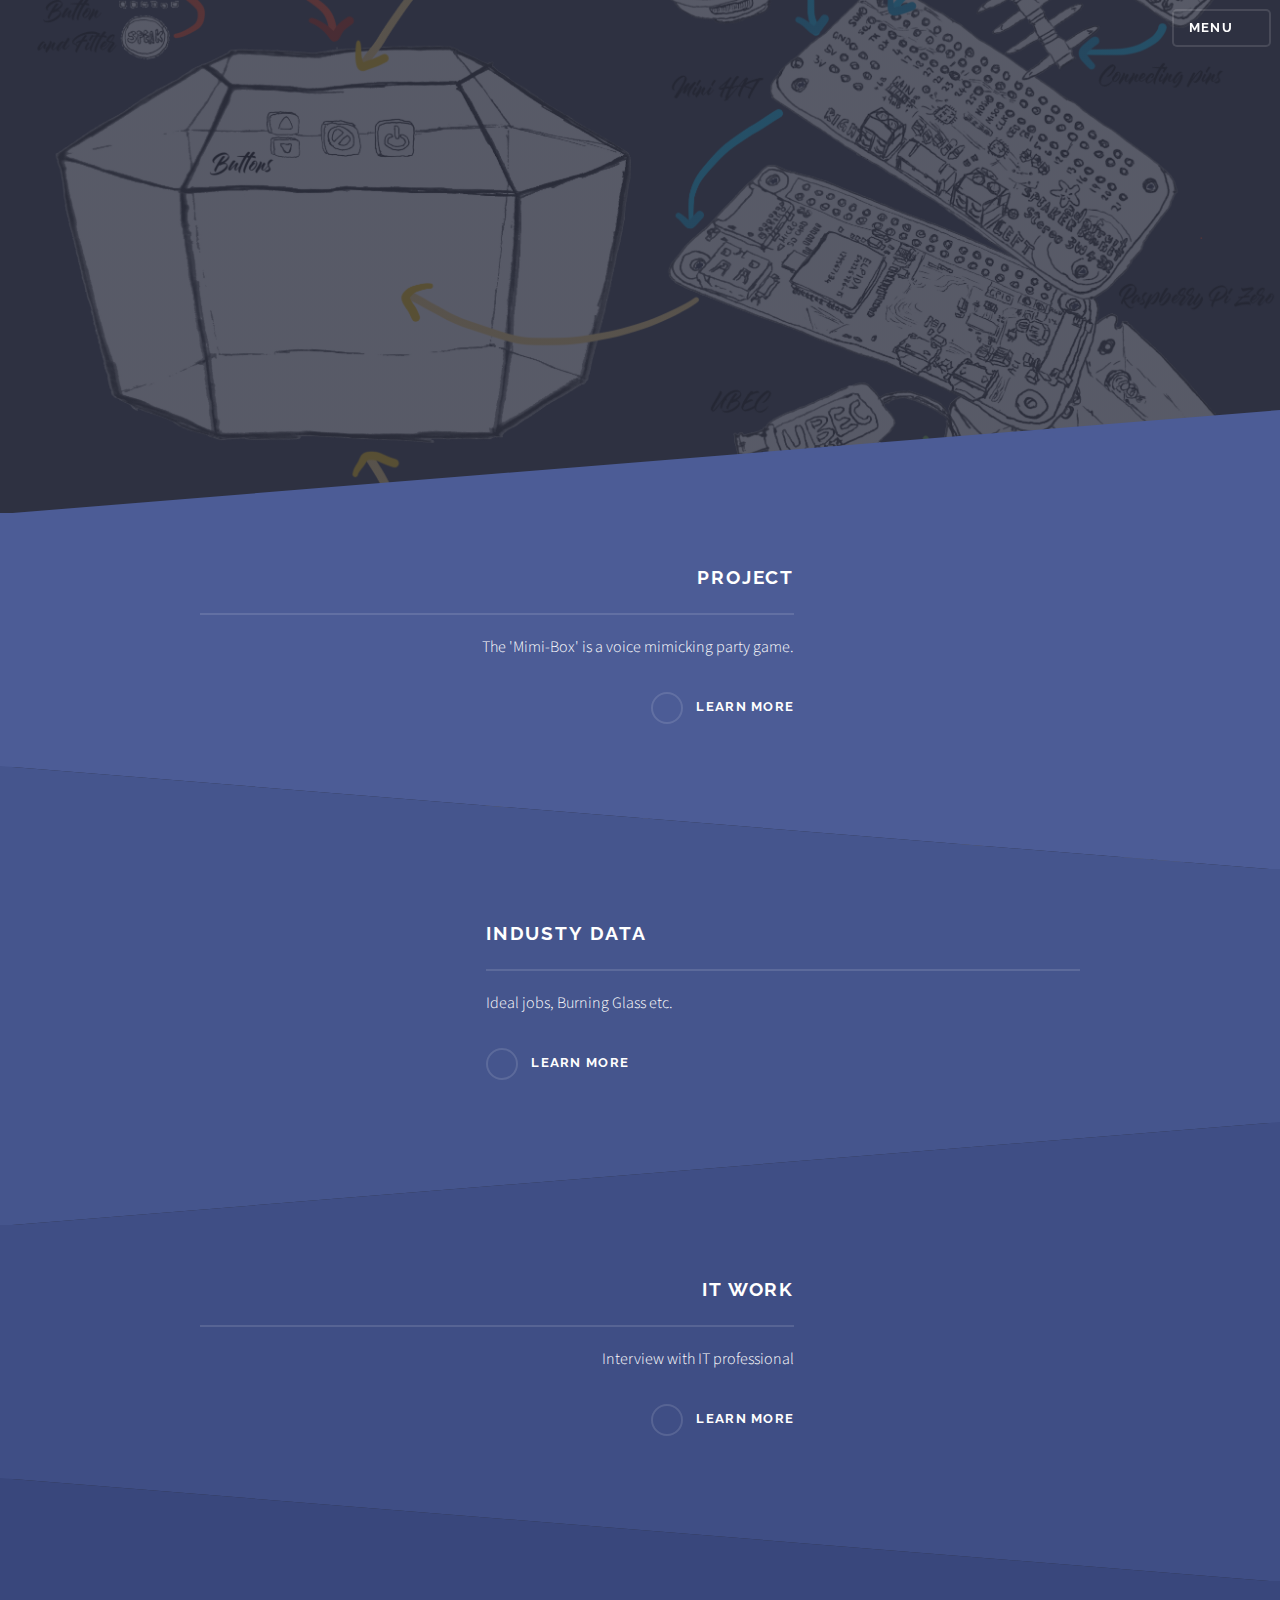
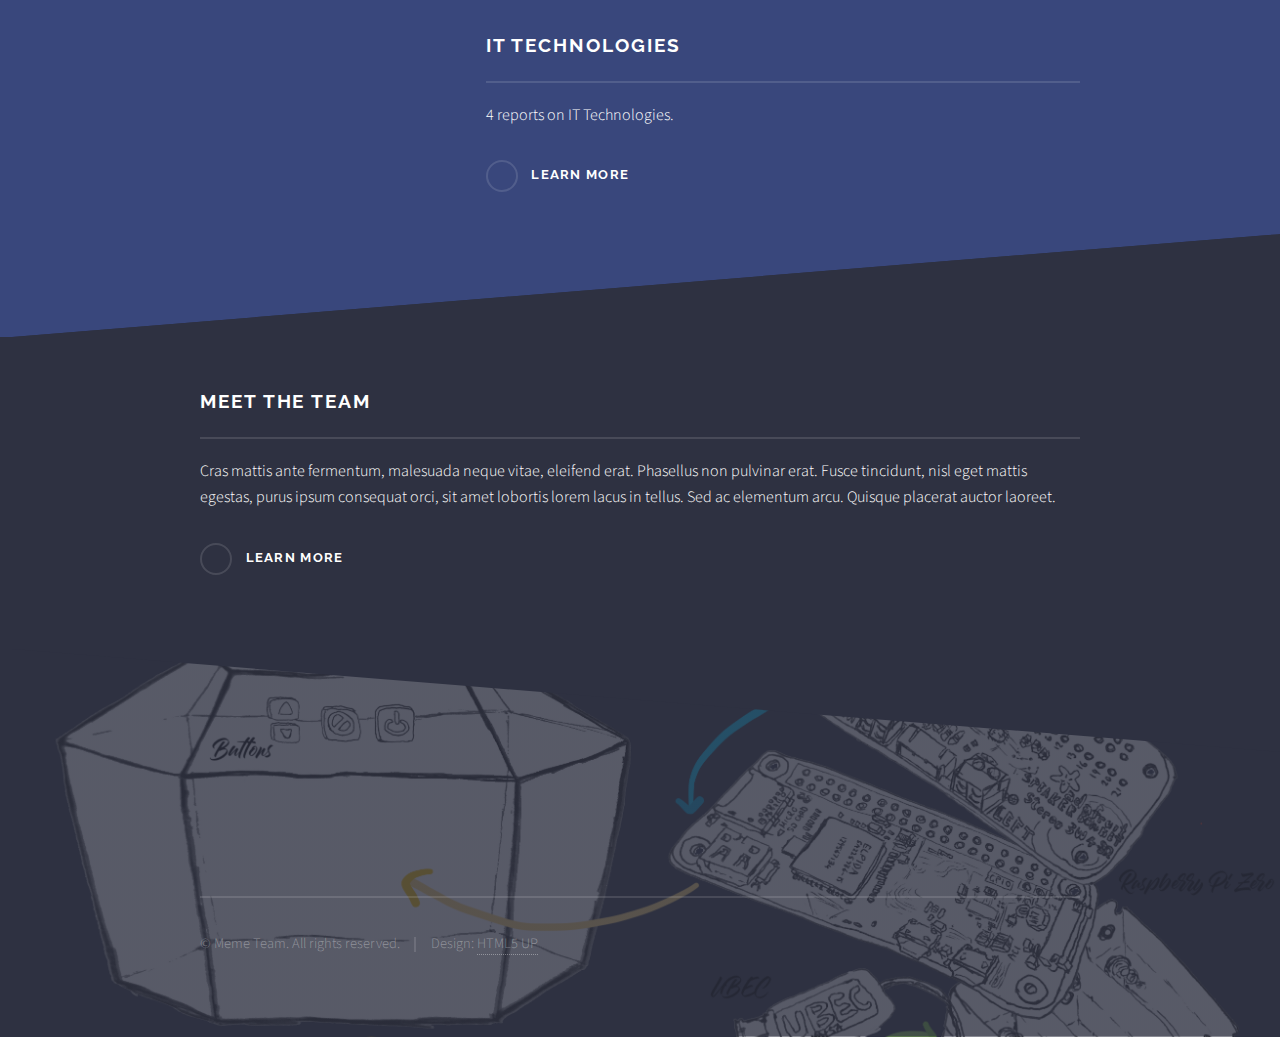
==== commit 5157a228: "Add links to pages on index page" ====
--- a/index.html
+++ b/index.html
@@ -32,9 +32,11 @@
 							<ul class="links">
 								<li><a href="index.html">Home</a></li>
 								<li><a href="profiles.html">Team</a></li>
+								<li><a href="project.html">Project</a></li>
+								<li><a href="industry_data.html">Industry Data</a></li>
+								<li><a href="it_work.html">IT Work</a></li>
+								<li><a href="it_technologies.html">IT Technologies</a></li>
 								<li><a href="elements.html">Elements</a></li>
-								<li><a href="#">Log In</a></li>
-								<li><a href="#">Sign Up</a></li>
 							</ul>
 							<a href="#" class="close">Close</a>
 						</div>
@@ -58,8 +60,8 @@
 									<a href="#" class="image"><img src="images/theDeviceSetup.png" alt="" /></a>
 									<div class="content">
 										<h2 class="major">Project</h2>
-										<p>Project Idea brief summary</p>
-										<a href="#" class="special">Learn more</a>
+										<p>The 'Mimi-Box' is a voice mimicking party game.</p>
+										<a href="project.html" class="special">Learn more</a>
 									</div>
 								</div>
 							</section>
@@ -71,7 +73,7 @@
 									<div class="content">
 										<h2 class="major">Industy Data</h2>
 										<p>Ideal jobs, Burning Glass etc.</p>
-										<a href="#" class="special">Learn more</a>
+										<a href="industry_data.html" class="special">Learn more</a>
 									</div>
 								</div>
 							</section>
@@ -83,7 +85,7 @@
 									<div class="content">
 										<h2 class="major">IT Work</h2>
 										<p>Interview with IT professional</p>
-										<a href="#" class="special">Learn more</a>
+										<a href="it_work.html" class="special">Learn more</a>
 									</div>
 								</div>
 							</section>
@@ -95,7 +97,7 @@
 								<div class="content">
 									<h2 class="major">IT Technologies</h2>
 									<p>4 reports on IT Technologies.</p>
-									<a href="#" class="special">Learn more</a>
+									<a href="it_technologies.html" class="special">Learn more</a>
 								</div>
 							</div>
 						</section>
@@ -105,34 +107,8 @@
 								<div class="inner">
 									<h2 class="major">Meet the Team</h2>
 									<p>Cras mattis ante fermentum, malesuada neque vitae, eleifend erat. Phasellus non pulvinar erat. Fusce tincidunt, nisl eget mattis egestas, purus ipsum consequat orci, sit amet lobortis lorem lacus in tellus. Sed ac elementum arcu. Quisque placerat auctor laoreet.</p>
-									<section class="features">
-										<article>
-											<a href="#" class="image"><img src="images/pic04.jpg" alt="" /></a>
-											<h3 class="major">Sed feugiat lorem</h3>
-											<p>Lorem ipsum dolor sit amet, consectetur adipiscing vehicula id nulla dignissim dapibus ultrices.</p>
-											<a href="#" class="special">Learn more</a>
-										</article>
-										<article>
-											<a href="#" class="image"><img src="images/pic05.jpg" alt="" /></a>
-											<h3 class="major">Nisl placerat</h3>
-											<p>Lorem ipsum dolor sit amet, consectetur adipiscing vehicula id nulla dignissim dapibus ultrices.</p>
-											<a href="#" class="special">Learn more</a>
-										</article>
-										<article>
-											<a href="#" class="image"><img src="images/pic06.jpg" alt="" /></a>
-											<h3 class="major">Ante fermentum</h3>
-											<p>Lorem ipsum dolor sit amet, consectetur adipiscing vehicula id nulla dignissim dapibus ultrices.</p>
-											<a href="#" class="special">Learn more</a>
-										</article>
-										<article>
-											<a href="#" class="image"><img src="images/pic07.jpg" alt="" /></a>
-											<h3 class="major">Fusce consequat</h3>
-											<p>Lorem ipsum dolor sit amet, consectetur adipiscing vehicula id nulla dignissim dapibus ultrices.</p>
-											<a href="#" class="special">Learn more</a>
-										</article>
-									</section>
 									<ul class="actions">
-										<li><a href="profiles.html" class="button">Browse All</a></li>
+										<li><a href="profiles.html" class="special">Learn more</a></li>
 									</ul>
 								</div>
 							</section>
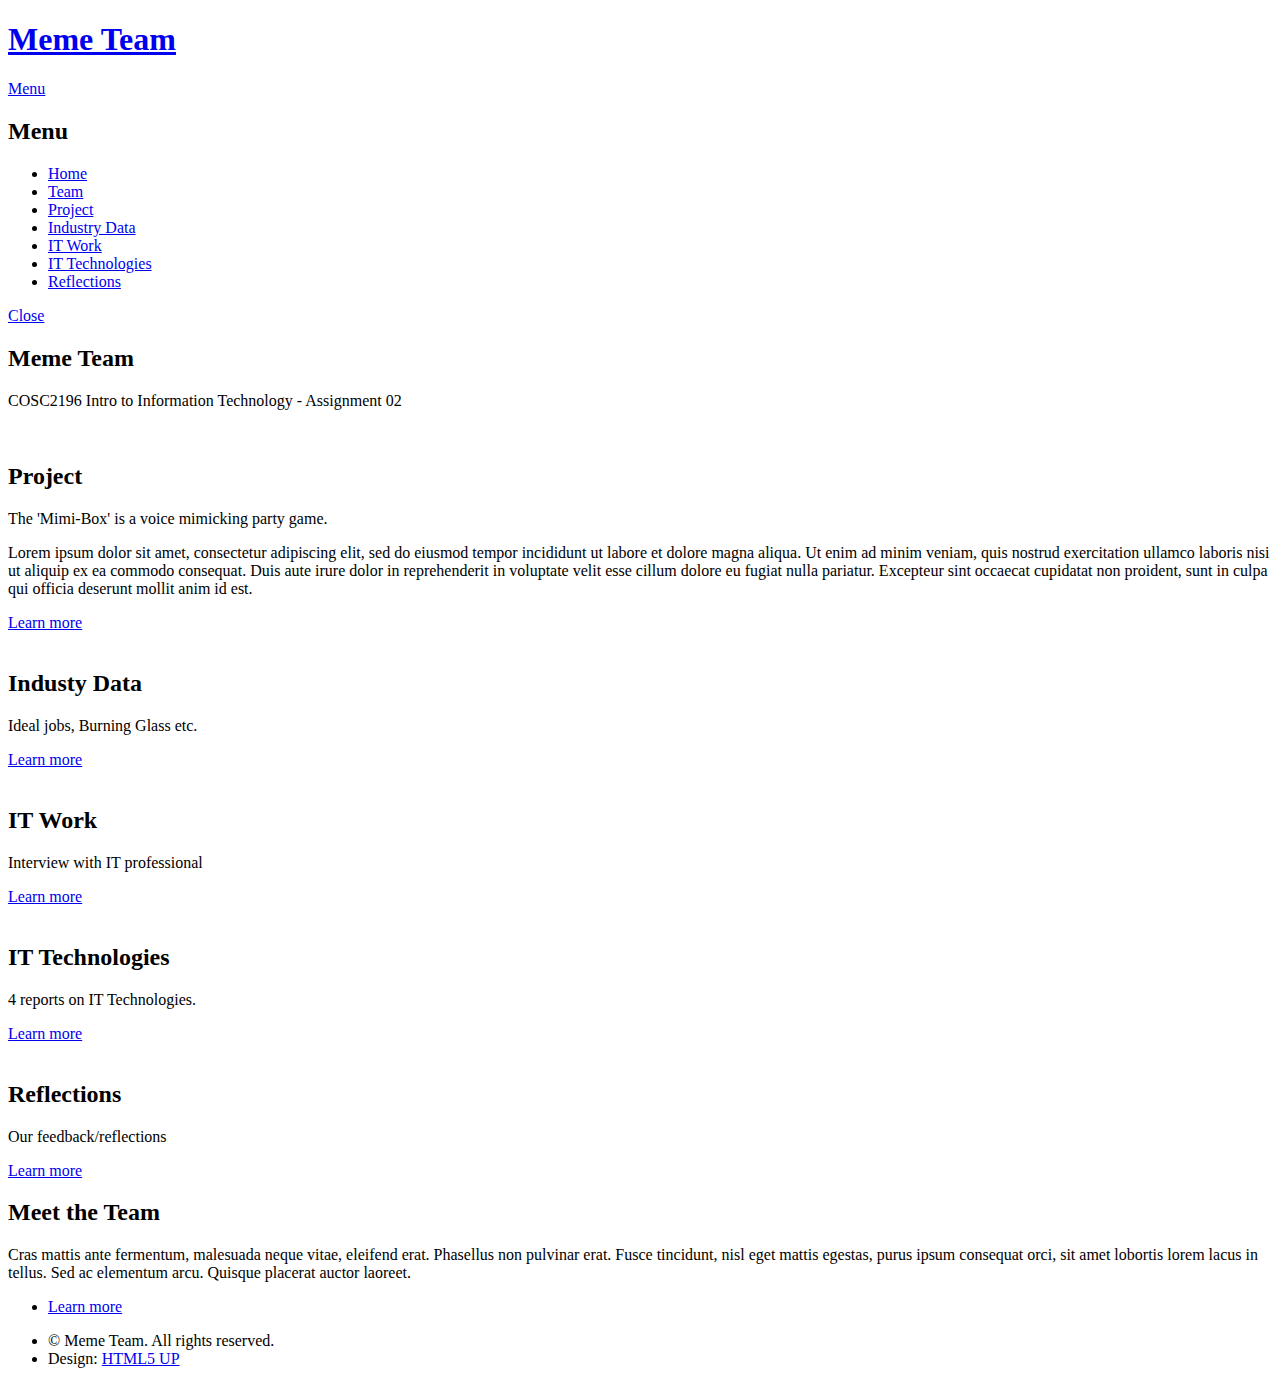
==== commit 3789f6c2: "Add reflections page" ====
--- a/index.html
+++ b/index.html
@@ -10,6 +10,7 @@
 		<meta charset="utf-8" />
 		<meta name="viewport" content="width=device-width, initial-scale=1, user-scalable=no" />
 		<link rel="stylesheet" href="assets/css/main.css" />
+		<link rel="stylesheet" href="assets/css/template.css" />
 		<noscript><link rel="stylesheet" href="assets/css/noscript.css" /></noscript>
 	</head>
 	<body class="is-preload">
@@ -36,7 +37,7 @@
 								<li><a href="industry_data.html">Industry Data</a></li>
 								<li><a href="it_work.html">IT Work</a></li>
 								<li><a href="it_technologies.html">IT Technologies</a></li>
-								<li><a href="elements.html">Elements</a></li>
+								<li><a href="reflections.html">Reflections</a></li>
 							</ul>
 							<a href="#" class="close">Close</a>
 						</div>
@@ -61,6 +62,11 @@
 									<div class="content">
 										<h2 class="major">Project</h2>
 										<p>The 'Mimi-Box' is a voice mimicking party game.</p>
+										<p>Lorem ipsum dolor sit amet, consectetur adipiscing elit, sed do eiusmod tempor incididunt ut
+											labore et dolore magna aliqua. Ut enim ad minim veniam, quis nostrud exercitation ullamco
+											laboris nisi ut aliquip ex ea commodo consequat. Duis aute irure dolor in reprehenderit in
+											voluptate velit esse cillum dolore eu fugiat nulla pariatur. Excepteur sint occaecat
+											cupidatat non proident, sunt in culpa qui officia deserunt mollit anim id est.</p>
 										<a href="project.html" class="special">Learn more</a>
 									</div>
 								</div>
@@ -103,7 +109,19 @@
 						</section>
 
 						<!-- Five -->
-							<section id="four" class="wrapper style1">
+						<section id="five" class="wrapper spotlight style5">
+							<div class="inner">
+								<a href="#" class="image"><img src="images/pic03.jpg" alt="" /></a>
+								<div class="content">
+									<h2 class="major">Reflections</h2>
+									<p>Our feedback/reflections</p>
+									<a href="reflections.html" class="special">Learn more</a>
+								</div>
+							</div>
+						</section>
+
+						<!-- Six -->
+							<section id="six" class="wrapper alt style2">
 								<div class="inner">
 									<h2 class="major">Meet the Team</h2>
 									<p>Cras mattis ante fermentum, malesuada neque vitae, eleifend erat. Phasellus non pulvinar erat. Fusce tincidunt, nisl eget mattis egestas, purus ipsum consequat orci, sit amet lobortis lorem lacus in tellus. Sed ac elementum arcu. Quisque placerat auctor laoreet.</p>
@@ -133,6 +151,6 @@
 			<script src="assets/js/breakpoints.min.js"></script>
 			<script src="assets/js/util.js"></script>
 			<script src="assets/js/main.js"></script>
-
+			<script src="assets/js/template.js"></script>
 	</body>
 </html>
--- a/assets/css/main.css
+++ b/assets/css/main.css
@@ -1,4156 +1,291 @@
-@import url(fontawesome-all.min.css);
-@import url("https://fonts.googleapis.com/css?family=Raleway:200,700|Source+Sans+Pro:300,600,300italic,600italic");
-
-/*
-	Solid State by HTML5 UP
-	html5up.net | @ajlkn
-	Free for personal and commercial use under the CCA 3.0 license (html5up.net/license)
-*/
-
-html, body, div, span, applet, object,
-iframe, h1, h2, h3, h4, h5, h6, p, blockquote,
-pre, a, abbr, acronym, address, big, cite,
-code, del, dfn, em, img, ins, kbd, q, s, samp,
-small, strike, strong, sub, sup, tt, var, b,
-u, i, center, dl, dt, dd, ol, ul, li, fieldset,
-form, label, legend, table, caption, tbody,
-tfoot, thead, tr, th, td, article, aside,
-canvas, details, embed, figure, figcaption,
-footer, header, hgroup, menu, nav, output, ruby,
-section, summary, time, mark, audio, video {
-	margin: 0;
-	padding: 0;
-	border: 0;
-	font-size: 100%;
-	font: inherit;
-	vertical-align: baseline;}
-
-article, aside, details, figcaption, figure,
-footer, header, hgroup, menu, nav, section {
-	display: block;}
-
-body {
-	line-height: 1;
-}
-
-ol, ul {
-	list-style: none;
-}
-
-blockquote, q {
-	quotes: none;
-}
-
-	blockquote:before, blockquote:after, q:before, q:after {
-		content: '';
-		content: none;
-	}
-
-table {
-	border-collapse: collapse;
-	border-spacing: 0;
-}
-
-body {
-	-webkit-text-size-adjust: none;
-}
-
-mark {
-	background-color: transparent;
-	color: inherit;
-}
-
-input::-moz-focus-inner {
-	border: 0;
-	padding: 0;
-}
-
-input, select, textarea {
-	-moz-appearance: none;
-	-webkit-appearance: none;
-	-ms-appearance: none;
-	appearance: none;
-}
-
-/* Basic */
-
-	@-ms-viewport {
-		width: device-width;
-	}
-
-	body {
-		-ms-overflow-style: scrollbar;
-	}
-
-	@media screen and (max-width: 480px) {
-
-		html, body {
-			min-width: 320px;
-		}
-
-	}
-
-	html {
-		box-sizing: border-box;
-	}
-
-	*, *:before, *:after {
-		box-sizing: inherit;
-	}
-
-	body {
-		background-color: #2e3141;
-		background-image: linear-gradient(to top, rgba(46, 49, 65, 0.8), rgba(46, 49, 65, 0.8)), url("../../images/bg.png");
-		background-size: auto,- cover;
-		background-attachment: fixed,- fixed;
-		background-position: center,- center;
-	}
-
-		body.is-preload *, body.is-preload *:before, body.is-preload *:after {
-			-moz-animation: none !important;
-			-webkit-animation: none !important;
-			-ms-animation: none !important;
-			animation: none !important;
-			-moz-transition: none !important;
-			-webkit-transition: none !important;
-			-ms-transition: none !important;
-			transition: none !important;
-		}
-
-/* Type */
-
-	body, input, select, textarea {
-		color: #ffffff;
-		font-family: "Source Sans Pro", Helvetica, sans-serif;
-		font-size: 16.5pt;
-		font-weight: 300;
-		line-height: 1.65;
-	}
-
-		@media screen and (max-width: 1680px) {
-
-			body, input, select, textarea {
-				font-size: 13pt;
-			}
-
-		}
-
-		@media screen and (max-width: 1280px) {
-
-			body, input, select, textarea {
-				font-size: 12pt;
-			}
-
-		}
-
-		@media screen and (max-width: 980px) {
-
-			body, input, select, textarea {
-				font-size: 12pt;
-			}
-
-		}
-
-		@media screen and (max-width: 736px) {
-
-			body, input, select, textarea {
-				font-size: 12pt;
-			}
-
-		}
-
-		@media screen and (max-width: 480px) {
-
-			body, input, select, textarea {
-				font-size: 12pt;
-			}
-
-		}
-
-	a {
-		-moz-transition: color 0.2s ease-in-out, border-bottom-color 0.2s ease-in-out;
-		-webkit-transition: color 0.2s ease-in-out, border-bottom-color 0.2s ease-in-out;
-		-ms-transition: color 0.2s ease-in-out, border-bottom-color 0.2s ease-in-out;
-		transition: color 0.2s ease-in-out, border-bottom-color 0.2s ease-in-out;
-		border-bottom: dotted 1px rgba(255, 255, 255, 0.35);
-		color: #ffffff;
-		text-decoration: none;
-	}
-
-		a:hover {
-			border-bottom-color: transparent;
-			color: #ffffff !important;
-		}
-
-		a.special:not(.button) {
-			text-decoration: none;
-			border-bottom: 0;
-			display: block;
-			font-family: Raleway, Helvetica, sans-serif;
-			font-size: 0.8em;
-			font-weight: 700;
-			letter-spacing: 0.1em;
-			margin: 0 0 2em 0;
-			text-transform: uppercase;
-		}
-
-			a.special:not(.button):before {
-				-moz-osx-font-smoothing: grayscale;
-				-webkit-font-smoothing: antialiased;
-				display: inline-block;
-				font-style: normal;
-				font-variant: normal;
-				text-rendering: auto;
-				line-height: 1;
-				text-transform: none !important;
-				font-family: 'Font Awesome 5 Free';
-				font-weight: 900;
-			}
-
-			a.special:not(.button):before {
-				-moz-transition: background-color 0.2s ease-in-out;
-				-webkit-transition: background-color 0.2s ease-in-out;
-				-ms-transition: background-color 0.2s ease-in-out;
-				transition: background-color 0.2s ease-in-out;
-				border-radius: 100%;
-				border: solid 2px rgba(255, 255, 255, 0.125);
-				content: '\f105';
-				display: inline-block;
-				font-size: 1.25em;
-				height: 2em;
-				line-height: 1.75em;
-				margin-right: 0.85em;
-				text-align: center;
-				text-indent: 0.15em;
-				vertical-align: middle;
-				width: 2em;
-			}
-
-			a.special:not(.button):hover:before {
-				background-color: rgba(255, 255, 255, 0.025);
-			}
-
-			a.special:not(.button):active:before {
-				background-color: rgba(255, 255, 255, 0.075);
-			}
-
-	strong, b {
-		color: #ffffff;
-		font-weight: 600;
-	}
-
-	em, i {
-		font-style: italic;
-	}
-
-	p {
-		margin: 0 0 2em 0;
-	}
-
-	h1, h2, h3, h4, h5, h6 {
-		color: #ffffff;
-		font-family: Raleway, Helvetica, sans-serif;
-		font-weight: 700;
-		letter-spacing: 0.1em;
-		margin: 0 0 1em 0;
-		text-transform: uppercase;
-	}
-
-		h1 a, h2 a, h3 a, h4 a, h5 a, h6 a {
-			color: inherit;
-			text-decoration: none;
-			border-bottom: 0;
-		}
-
-		h1 span, h2 span, h3 span, h4 span, h5 span, h6 span {
-			font-weight: 200;
-		}
-
-		h1.major, h2.major, h3.major, h4.major, h5.major, h6.major {
-			padding-bottom: 1em;
-			border-bottom: solid 2px rgba(255, 255, 255, 0.125);
-		}
-
-	h2 {
-		font-size: 1.2em;
-	}
-
-	h3 {
-		font-size: 0.9em;
-	}
-
-	h4 {
-		font-size: 0.7em;
-	}
-
-	h5 {
-		font-size: 0.7em;
-	}
-
-	h6 {
-		font-size: 0.7em;
-	}
-
-	@media screen and (max-width: 736px) {
-
-		h2 {
-			font-size: 1em;
-		}
-
-		h3 {
-			font-size: 0.8em;
-		}
-
-	}
-
-	sub {
-		font-size: 0.8em;
-		position: relative;
-		top: 0.5em;
-	}
-
-	sup {
-		font-size: 0.8em;
-		position: relative;
-		top: -0.5em;
-	}
-
-	blockquote {
-		border-left: solid 4px rgba(255, 255, 255, 0.125);
-		font-style: italic;
-		margin: 0 0 2em 0;
-		padding: 0.5em 0 0.5em 2em;
-	}
-
-	code {
-		background: rgba(255, 255, 255, 0.025);
-		border-radius: 5px;
-		border: solid 2px rgba(255, 255, 255, 0.125);
-		font-family: "Courier New", monospace;
-		font-size: 0.9em;
-		margin: 0 0.25em;
-		padding: 0.25em 0.65em;
-	}
-
-	pre {
-		-webkit-overflow-scrolling: touch;
-		font-family: "Courier New", monospace;
-		font-size: 0.9em;
-		margin: 0 0 2em 0;
-	}
-
-		pre code {
-			display: block;
-			line-height: 1.75em;
-			padding: 1em 1.5em;
-			overflow-x: auto;
-		}
-
-	hr {
-		border: 0;
-		border-bottom: solid 2px rgba(255, 255, 255, 0.125);
-		margin: 2.5em 0;
-	}
-
-		hr.major {
-			margin: 4em 0;
-		}
-
-	.align-left {
-		text-align: left;
-	}
-
-	.align-center {
-		text-align: center;
-	}
-
-	.align-right {
-		text-align: right;
-	}
-
-/* Row */
-
-	.row {
-		display: flex;
-		flex-wrap: wrap;
-		box-sizing: border-box;
-		align-items: stretch;
-	}
-
-		.row > * {
-			box-sizing: border-box;
-		}
-
-		.row.gtr-uniform > * > :last-child {
-			margin-bottom: 0;
-		}
-
-		.row.aln-left {
-			justify-content: flex-start;
-		}
-
-		.row.aln-center {
-			justify-content: center;
-		}
-
-		.row.aln-right {
-			justify-content: flex-end;
-		}
-
-		.row.aln-top {
-			align-items: flex-start;
-		}
-
-		.row.aln-middle {
-			align-items: center;
-		}
-
-		.row.aln-bottom {
-			align-items: flex-end;
-		}
-
-		.row > .imp {
-			order: -1;
-		}
-
-		.row > .col-1 {
-			width: 8.33333%;
-		}
-
-		.row > .off-1 {
-			margin-left: 8.33333%;
-		}
-
-		.row > .col-2 {
-			width: 16.66667%;
-		}
-
-		.row > .off-2 {
-			margin-left: 16.66667%;
-		}
-
-		.row > .col-3 {
-			width: 25%;
-		}
-
-		.row > .off-3 {
-			margin-left: 25%;
-		}
-
-		.row > .col-4 {
-			width: 33.33333%;
-		}
-
-		.row > .off-4 {
-			margin-left: 33.33333%;
-		}
-
-		.row > .col-5 {
-			width: 41.66667%;
-		}
-
-		.row > .off-5 {
-			margin-left: 41.66667%;
-		}
-
-		.row > .col-6 {
-			width: 50%;
-		}
-
-		.row > .off-6 {
-			margin-left: 50%;
-		}
-
-		.row > .col-7 {
-			width: 58.33333%;
-		}
-
-		.row > .off-7 {
-			margin-left: 58.33333%;
-		}
-
-		.row > .col-8 {
-			width: 66.66667%;
-		}
-
-		.row > .off-8 {
-			margin-left: 66.66667%;
-		}
-
-		.row > .col-9 {
-			width: 75%;
-		}
-
-		.row > .off-9 {
-			margin-left: 75%;
-		}
-
-		.row > .col-10 {
-			width: 83.33333%;
-		}
-
-		.row > .off-10 {
-			margin-left: 83.33333%;
-		}
-
-		.row > .col-11 {
-			width: 91.66667%;
-		}
-
-		.row > .off-11 {
-			margin-left: 91.66667%;
-		}
-
-		.row > .col-12 {
-			width: 100%;
-		}
-
-		.row > .off-12 {
-			margin-left: 100%;
-		}
-
-		.row.gtr-0 {
-			margin-top: 0;
-			margin-left: 0em;
-		}
-
-			.row.gtr-0 > * {
-				padding: 0 0 0 0em;
-			}
-
-			.row.gtr-0.gtr-uniform {
-				margin-top: 0em;
-			}
-
-				.row.gtr-0.gtr-uniform > * {
-					padding-top: 0em;
-				}
-
-		.row.gtr-25 {
-			margin-top: 0;
-			margin-left: -0.4375em;
-		}
-
-			.row.gtr-25 > * {
-				padding: 0 0 0 0.4375em;
-			}
-
-			.row.gtr-25.gtr-uniform {
-				margin-top: -0.4375em;
-			}
-
-				.row.gtr-25.gtr-uniform > * {
-					padding-top: 0.4375em;
-				}
-
-		.row.gtr-50 {
-			margin-top: 0;
-			margin-left: -0.875em;
-		}
-
-			.row.gtr-50 > * {
-				padding: 0 0 0 0.875em;
-			}
-
-			.row.gtr-50.gtr-uniform {
-				margin-top: -0.875em;
-			}
-
-				.row.gtr-50.gtr-uniform > * {
-					padding-top: 0.875em;
-				}
-
-		.row {
-			margin-top: 0;
-			margin-left: -1.75em;
-		}
-
-			.row > * {
-				padding: 0 0 0 1.75em;
-			}
-
-			.row.gtr-uniform {
-				margin-top: -1.75em;
-			}
-
-				.row.gtr-uniform > * {
-					padding-top: 1.75em;
-				}
-
-		.row.gtr-150 {
-			margin-top: 0;
-			margin-left: -2.625em;
-		}
-
-			.row.gtr-150 > * {
-				padding: 0 0 0 2.625em;
-			}
-
-			.row.gtr-150.gtr-uniform {
-				margin-top: -2.625em;
-			}
-
-				.row.gtr-150.gtr-uniform > * {
-					padding-top: 2.625em;
-				}
-
-		.row.gtr-200 {
-			margin-top: 0;
-			margin-left: -3.5em;
-		}
-
-			.row.gtr-200 > * {
-				padding: 0 0 0 3.5em;
-			}
-
-			.row.gtr-200.gtr-uniform {
-				margin-top: -3.5em;
-			}
-
-				.row.gtr-200.gtr-uniform > * {
-					padding-top: 3.5em;
-				}
-
-		@media screen and (max-width: 1680px) {
-
-			.row {
-				display: flex;
-				flex-wrap: wrap;
-				box-sizing: border-box;
-				align-items: stretch;
-			}
-
-				.row > * {
-					box-sizing: border-box;
-				}
-
-				.row.gtr-uniform > * > :last-child {
-					margin-bottom: 0;
-				}
-
-				.row.aln-left {
-					justify-content: flex-start;
-				}
-
-				.row.aln-center {
-					justify-content: center;
-				}
-
-				.row.aln-right {
-					justify-content: flex-end;
-				}
-
-				.row.aln-top {
-					align-items: flex-start;
-				}
-
-				.row.aln-middle {
-					align-items: center;
-				}
-
-				.row.aln-bottom {
-					align-items: flex-end;
-				}
-
-				.row > .imp-xlarge {
-					order: -1;
-				}
-
-				.row > .col-1-xlarge {
-					width: 8.33333%;
-				}
-
-				.row > .off-1-xlarge {
-					margin-left: 8.33333%;
-				}
-
-				.row > .col-2-xlarge {
-					width: 16.66667%;
-				}
-
-				.row > .off-2-xlarge {
-					margin-left: 16.66667%;
-				}
-
-				.row > .col-3-xlarge {
-					width: 25%;
-				}
-
-				.row > .off-3-xlarge {
-					margin-left: 25%;
-				}
-
-				.row > .col-4-xlarge {
-					width: 33.33333%;
-				}
-
-				.row > .off-4-xlarge {
-					margin-left: 33.33333%;
-				}
-
-				.row > .col-5-xlarge {
-					width: 41.66667%;
-				}
-
-				.row > .off-5-xlarge {
-					margin-left: 41.66667%;
-				}
-
-				.row > .col-6-xlarge {
-					width: 50%;
-				}
-
-				.row > .off-6-xlarge {
-					margin-left: 50%;
-				}
-
-				.row > .col-7-xlarge {
-					width: 58.33333%;
-				}
-
-				.row > .off-7-xlarge {
-					margin-left: 58.33333%;
-				}
-
-				.row > .col-8-xlarge {
-					width: 66.66667%;
-				}
-
-				.row > .off-8-xlarge {
-					margin-left: 66.66667%;
-				}
-
-				.row > .col-9-xlarge {
-					width: 75%;
-				}
-
-				.row > .off-9-xlarge {
-					margin-left: 75%;
-				}
-
-				.row > .col-10-xlarge {
-					width: 83.33333%;
-				}
-
-				.row > .off-10-xlarge {
-					margin-left: 83.33333%;
-				}
-
-				.row > .col-11-xlarge {
-					width: 91.66667%;
-				}
-
-				.row > .off-11-xlarge {
-					margin-left: 91.66667%;
-				}
-
-				.row > .col-12-xlarge {
-					width: 100%;
-				}
-
-				.row > .off-12-xlarge {
-					margin-left: 100%;
-				}
-
-				.row.gtr-0 {
-					margin-top: 0;
-					margin-left: 0em;
-				}
-
-					.row.gtr-0 > * {
-						padding: 0 0 0 0em;
-					}
-
-					.row.gtr-0.gtr-uniform {
-						margin-top: 0em;
-					}
-
-						.row.gtr-0.gtr-uniform > * {
-							padding-top: 0em;
-						}
-
-				.row.gtr-25 {
-					margin-top: 0;
-					margin-left: -0.4375em;
-				}
-
-					.row.gtr-25 > * {
-						padding: 0 0 0 0.4375em;
-					}
-
-					.row.gtr-25.gtr-uniform {
-						margin-top: -0.4375em;
-					}
-
-						.row.gtr-25.gtr-uniform > * {
-							padding-top: 0.4375em;
-						}
-
-				.row.gtr-50 {
-					margin-top: 0;
-					margin-left: -0.875em;
-				}
-
-					.row.gtr-50 > * {
-						padding: 0 0 0 0.875em;
-					}
-
-					.row.gtr-50.gtr-uniform {
-						margin-top: -0.875em;
-					}
-
-						.row.gtr-50.gtr-uniform > * {
-							padding-top: 0.875em;
-						}
-
-				.row {
-					margin-top: 0;
-					margin-left: -1.75em;
-				}
-
-					.row > * {
-						padding: 0 0 0 1.75em;
-					}
-
-					.row.gtr-uniform {
-						margin-top: -1.75em;
-					}
-
-						.row.gtr-uniform > * {
-							padding-top: 1.75em;
-						}
-
-				.row.gtr-150 {
-					margin-top: 0;
-					margin-left: -2.625em;
-				}
-
-					.row.gtr-150 > * {
-						padding: 0 0 0 2.625em;
-					}
-
-					.row.gtr-150.gtr-uniform {
-						margin-top: -2.625em;
-					}
-
-						.row.gtr-150.gtr-uniform > * {
-							padding-top: 2.625em;
-						}
-
-				.row.gtr-200 {
-					margin-top: 0;
-					margin-left: -3.5em;
-				}
-
-					.row.gtr-200 > * {
-						padding: 0 0 0 3.5em;
-					}
-
-					.row.gtr-200.gtr-uniform {
-						margin-top: -3.5em;
-					}
-
-						.row.gtr-200.gtr-uniform > * {
-							padding-top: 3.5em;
-						}
-
-		}
-
-		@media screen and (max-width: 1280px) {
-
-			.row {
-				display: flex;
-				flex-wrap: wrap;
-				box-sizing: border-box;
-				align-items: stretch;
-			}
-
-				.row > * {
-					box-sizing: border-box;
-				}
-
-				.row.gtr-uniform > * > :last-child {
-					margin-bottom: 0;
-				}
-
-				.row.aln-left {
-					justify-content: flex-start;
-				}
-
-				.row.aln-center {
-					justify-content: center;
-				}
-
-				.row.aln-right {
-					justify-content: flex-end;
-				}
-
-				.row.aln-top {
-					align-items: flex-start;
-				}
-
-				.row.aln-middle {
-					align-items: center;
-				}
-
-				.row.aln-bottom {
-					align-items: flex-end;
-				}
-
-				.row > .imp-large {
-					order: -1;
-				}
-
-				.row > .col-1-large {
-					width: 8.33333%;
-				}
-
-				.row > .off-1-large {
-					margin-left: 8.33333%;
-				}
-
-				.row > .col-2-large {
-					width: 16.66667%;
-				}
-
-				.row > .off-2-large {
-					margin-left: 16.66667%;
-				}
-
-				.row > .col-3-large {
-					width: 25%;
-				}
-
-				.row > .off-3-large {
-					margin-left: 25%;
-				}
-
-				.row > .col-4-large {
-					width: 33.33333%;
-				}
-
-				.row > .off-4-large {
-					margin-left: 33.33333%;
-				}
-
-				.row > .col-5-large {
-					width: 41.66667%;
-				}
-
-				.row > .off-5-large {
-					margin-left: 41.66667%;
-				}
-
-				.row > .col-6-large {
-					width: 50%;
-				}
-
-				.row > .off-6-large {
-					margin-left: 50%;
-				}
-
-				.row > .col-7-large {
-					width: 58.33333%;
-				}
-
-				.row > .off-7-large {
-					margin-left: 58.33333%;
-				}
-
-				.row > .col-8-large {
-					width: 66.66667%;
-				}
-
-				.row > .off-8-large {
-					margin-left: 66.66667%;
-				}
-
-				.row > .col-9-large {
-					width: 75%;
-				}
-
-				.row > .off-9-large {
-					margin-left: 75%;
-				}
-
-				.row > .col-10-large {
-					width: 83.33333%;
-				}
-
-				.row > .off-10-large {
-					margin-left: 83.33333%;
-				}
-
-				.row > .col-11-large {
-					width: 91.66667%;
-				}
-
-				.row > .off-11-large {
-					margin-left: 91.66667%;
-				}
-
-				.row > .col-12-large {
-					width: 100%;
-				}
-
-				.row > .off-12-large {
-					margin-left: 100%;
-				}
-
-				.row.gtr-0 {
-					margin-top: 0;
-					margin-left: 0em;
-				}
-
-					.row.gtr-0 > * {
-						padding: 0 0 0 0em;
-					}
-
-					.row.gtr-0.gtr-uniform {
-						margin-top: 0em;
-					}
-
-						.row.gtr-0.gtr-uniform > * {
-							padding-top: 0em;
-						}
-
-				.row.gtr-25 {
-					margin-top: 0;
-					margin-left: -0.4375em;
-				}
-
-					.row.gtr-25 > * {
-						padding: 0 0 0 0.4375em;
-					}
-
-					.row.gtr-25.gtr-uniform {
-						margin-top: -0.4375em;
-					}
-
-						.row.gtr-25.gtr-uniform > * {
-							padding-top: 0.4375em;
-						}
-
-				.row.gtr-50 {
-					margin-top: 0;
-					margin-left: -0.875em;
-				}
-
-					.row.gtr-50 > * {
-						padding: 0 0 0 0.875em;
-					}
-
-					.row.gtr-50.gtr-uniform {
-						margin-top: -0.875em;
-					}
-
-						.row.gtr-50.gtr-uniform > * {
-							padding-top: 0.875em;
-						}
-
-				.row {
-					margin-top: 0;
-					margin-left: -1.75em;
-				}
-
-					.row > * {
-						padding: 0 0 0 1.75em;
-					}
-
-					.row.gtr-uniform {
-						margin-top: -1.75em;
-					}
-
-						.row.gtr-uniform > * {
-							padding-top: 1.75em;
-						}
-
-				.row.gtr-150 {
-					margin-top: 0;
-					margin-left: -2.625em;
-				}
-
-					.row.gtr-150 > * {
-						padding: 0 0 0 2.625em;
-					}
-
-					.row.gtr-150.gtr-uniform {
-						margin-top: -2.625em;
-					}
-
-						.row.gtr-150.gtr-uniform > * {
-							padding-top: 2.625em;
-						}
-
-				.row.gtr-200 {
-					margin-top: 0;
-					margin-left: -3.5em;
-				}
-
-					.row.gtr-200 > * {
-						padding: 0 0 0 3.5em;
-					}
-
-					.row.gtr-200.gtr-uniform {
-						margin-top: -3.5em;
-					}
-
-						.row.gtr-200.gtr-uniform > * {
-							padding-top: 3.5em;
-						}
-
-		}
-
-		@media screen and (max-width: 980px) {
-
-			.row {
-				display: flex;
-				flex-wrap: wrap;
-				box-sizing: border-box;
-				align-items: stretch;
-			}
-
-				.row > * {
-					box-sizing: border-box;
-				}
-
-				.row.gtr-uniform > * > :last-child {
-					margin-bottom: 0;
-				}
-
-				.row.aln-left {
-					justify-content: flex-start;
-				}
-
-				.row.aln-center {
-					justify-content: center;
-				}
-
-				.row.aln-right {
-					justify-content: flex-end;
-				}
-
-				.row.aln-top {
-					align-items: flex-start;
-				}
-
-				.row.aln-middle {
-					align-items: center;
-				}
-
-				.row.aln-bottom {
-					align-items: flex-end;
-				}
-
-				.row > .imp-medium {
-					order: -1;
-				}
-
-				.row > .col-1-medium {
-					width: 8.33333%;
-				}
-
-				.row > .off-1-medium {
-					margin-left: 8.33333%;
-				}
-
-				.row > .col-2-medium {
-					width: 16.66667%;
-				}
-
-				.row > .off-2-medium {
-					margin-left: 16.66667%;
-				}
-
-				.row > .col-3-medium {
-					width: 25%;
-				}
-
-				.row > .off-3-medium {
-					margin-left: 25%;
-				}
-
-				.row > .col-4-medium {
-					width: 33.33333%;
-				}
-
-				.row > .off-4-medium {
-					margin-left: 33.33333%;
-				}
-
-				.row > .col-5-medium {
-					width: 41.66667%;
-				}
-
-				.row > .off-5-medium {
-					margin-left: 41.66667%;
-				}
-
-				.row > .col-6-medium {
-					width: 50%;
-				}
-
-				.row > .off-6-medium {
-					margin-left: 50%;
-				}
-
-				.row > .col-7-medium {
-					width: 58.33333%;
-				}
-
-				.row > .off-7-medium {
-					margin-left: 58.33333%;
-				}
-
-				.row > .col-8-medium {
-					width: 66.66667%;
-				}
-
-				.row > .off-8-medium {
-					margin-left: 66.66667%;
-				}
-
-				.row > .col-9-medium {
-					width: 75%;
-				}
-
-				.row > .off-9-medium {
-					margin-left: 75%;
-				}
-
-				.row > .col-10-medium {
-					width: 83.33333%;
-				}
-
-				.row > .off-10-medium {
-					margin-left: 83.33333%;
-				}
-
-				.row > .col-11-medium {
-					width: 91.66667%;
-				}
-
-				.row > .off-11-medium {
-					margin-left: 91.66667%;
-				}
-
-				.row > .col-12-medium {
-					width: 100%;
-				}
-
-				.row > .off-12-medium {
-					margin-left: 100%;
-				}
-
-				.row.gtr-0 {
-					margin-top: 0;
-					margin-left: 0em;
-				}
-
-					.row.gtr-0 > * {
-						padding: 0 0 0 0em;
-					}
-
-					.row.gtr-0.gtr-uniform {
-						margin-top: 0em;
-					}
-
-						.row.gtr-0.gtr-uniform > * {
-							padding-top: 0em;
-						}
-
-				.row.gtr-25 {
-					margin-top: 0;
-					margin-left: -0.4375em;
-				}
-
-					.row.gtr-25 > * {
-						padding: 0 0 0 0.4375em;
-					}
-
-					.row.gtr-25.gtr-uniform {
-						margin-top: -0.4375em;
-					}
-
-						.row.gtr-25.gtr-uniform > * {
-							padding-top: 0.4375em;
-						}
-
-				.row.gtr-50 {
-					margin-top: 0;
-					margin-left: -0.875em;
-				}
-
-					.row.gtr-50 > * {
-						padding: 0 0 0 0.875em;
-					}
-
-					.row.gtr-50.gtr-uniform {
-						margin-top: -0.875em;
-					}
-
-						.row.gtr-50.gtr-uniform > * {
-							padding-top: 0.875em;
-						}
-
-				.row {
-					margin-top: 0;
-					margin-left: -1.75em;
-				}
-
-					.row > * {
-						padding: 0 0 0 1.75em;
-					}
-
-					.row.gtr-uniform {
-						margin-top: -1.75em;
-					}
-
-						.row.gtr-uniform > * {
-							padding-top: 1.75em;
-						}
-
-				.row.gtr-150 {
-					margin-top: 0;
-					margin-left: -2.625em;
-				}
-
-					.row.gtr-150 > * {
-						padding: 0 0 0 2.625em;
-					}
-
-					.row.gtr-150.gtr-uniform {
-						margin-top: -2.625em;
-					}
-
-						.row.gtr-150.gtr-uniform > * {
-							padding-top: 2.625em;
-						}
-
-				.row.gtr-200 {
-					margin-top: 0;
-					margin-left: -3.5em;
-				}
-
-					.row.gtr-200 > * {
-						padding: 0 0 0 3.5em;
-					}
-
-					.row.gtr-200.gtr-uniform {
-						margin-top: -3.5em;
-					}
-
-						.row.gtr-200.gtr-uniform > * {
-							padding-top: 3.5em;
-						}
-
-		}
-
-		@media screen and (max-width: 736px) {
-
-			.row {
-				display: flex;
-				flex-wrap: wrap;
-				box-sizing: border-box;
-				align-items: stretch;
-			}
-
-				.row > * {
-					box-sizing: border-box;
-				}
-
-				.row.gtr-uniform > * > :last-child {
-					margin-bottom: 0;
-				}
-
-				.row.aln-left {
-					justify-content: flex-start;
-				}
-
-				.row.aln-center {
-					justify-content: center;
-				}
-
-				.row.aln-right {
-					justify-content: flex-end;
-				}
-
-				.row.aln-top {
-					align-items: flex-start;
-				}
-
-				.row.aln-middle {
-					align-items: center;
-				}
-
-				.row.aln-bottom {
-					align-items: flex-end;
-				}
-
-				.row > .imp-small {
-					order: -1;
-				}
-
-				.row > .col-1-small {
-					width: 8.33333%;
-				}
-
-				.row > .off-1-small {
-					margin-left: 8.33333%;
-				}
-
-				.row > .col-2-small {
-					width: 16.66667%;
-				}
-
-				.row > .off-2-small {
-					margin-left: 16.66667%;
-				}
-
-				.row > .col-3-small {
-					width: 25%;
-				}
-
-				.row > .off-3-small {
-					margin-left: 25%;
-				}
-
-				.row > .col-4-small {
-					width: 33.33333%;
-				}
-
-				.row > .off-4-small {
-					margin-left: 33.33333%;
-				}
-
-				.row > .col-5-small {
-					width: 41.66667%;
-				}
-
-				.row > .off-5-small {
-					margin-left: 41.66667%;
-				}
-
-				.row > .col-6-small {
-					width: 50%;
-				}
-
-				.row > .off-6-small {
-					margin-left: 50%;
-				}
-
-				.row > .col-7-small {
-					width: 58.33333%;
-				}
-
-				.row > .off-7-small {
-					margin-left: 58.33333%;
-				}
-
-				.row > .col-8-small {
-					width: 66.66667%;
-				}
-
-				.row > .off-8-small {
-					margin-left: 66.66667%;
-				}
-
-				.row > .col-9-small {
-					width: 75%;
-				}
-
-				.row > .off-9-small {
-					margin-left: 75%;
-				}
-
-				.row > .col-10-small {
-					width: 83.33333%;
-				}
-
-				.row > .off-10-small {
-					margin-left: 83.33333%;
-				}
-
-				.row > .col-11-small {
-					width: 91.66667%;
-				}
-
-				.row > .off-11-small {
-					margin-left: 91.66667%;
-				}
-
-				.row > .col-12-small {
-					width: 100%;
-				}
-
-				.row > .off-12-small {
-					margin-left: 100%;
-				}
-
-				.row.gtr-0 {
-					margin-top: 0;
-					margin-left: 0em;
-				}
-
-					.row.gtr-0 > * {
-						padding: 0 0 0 0em;
-					}
-
-					.row.gtr-0.gtr-uniform {
-						margin-top: 0em;
-					}
-
-						.row.gtr-0.gtr-uniform > * {
-							padding-top: 0em;
-						}
-
-				.row.gtr-25 {
-					margin-top: 0;
-					margin-left: -0.3125em;
-				}
-
-					.row.gtr-25 > * {
-						padding: 0 0 0 0.3125em;
-					}
-
-					.row.gtr-25.gtr-uniform {
-						margin-top: -0.3125em;
-					}
-
-						.row.gtr-25.gtr-uniform > * {
-							padding-top: 0.3125em;
-						}
-
-				.row.gtr-50 {
-					margin-top: 0;
-					margin-left: -0.625em;
-				}
-
-					.row.gtr-50 > * {
-						padding: 0 0 0 0.625em;
-					}
-
-					.row.gtr-50.gtr-uniform {
-						margin-top: -0.625em;
-					}
-
-						.row.gtr-50.gtr-uniform > * {
-							padding-top: 0.625em;
-						}
-
-				.row {
-					margin-top: 0;
-					margin-left: -1.25em;
-				}
-
-					.row > * {
-						padding: 0 0 0 1.25em;
-					}
-
-					.row.gtr-uniform {
-						margin-top: -1.25em;
-					}
-
-						.row.gtr-uniform > * {
-							padding-top: 1.25em;
-						}
-
-				.row.gtr-150 {
-					margin-top: 0;
-					margin-left: -1.875em;
-				}
-
-					.row.gtr-150 > * {
-						padding: 0 0 0 1.875em;
-					}
-
-					.row.gtr-150.gtr-uniform {
-						margin-top: -1.875em;
-					}
-
-						.row.gtr-150.gtr-uniform > * {
-							padding-top: 1.875em;
-						}
-
-				.row.gtr-200 {
-					margin-top: 0;
-					margin-left: -2.5em;
-				}
-
-					.row.gtr-200 > * {
-						padding: 0 0 0 2.5em;
-					}
-
-					.row.gtr-200.gtr-uniform {
-						margin-top: -2.5em;
-					}
-
-						.row.gtr-200.gtr-uniform > * {
-							padding-top: 2.5em;
-						}
-
-		}
-
-		@media screen and (max-width: 480px) {
-
-			.row {
-				display: flex;
-				flex-wrap: wrap;
-				box-sizing: border-box;
-				align-items: stretch;
-			}
-
-				.row > * {
-					box-sizing: border-box;
-				}
-
-				.row.gtr-uniform > * > :last-child {
-					margin-bottom: 0;
-				}
-
-				.row.aln-left {
-					justify-content: flex-start;
-				}
-
-				.row.aln-center {
-					justify-content: center;
-				}
-
-				.row.aln-right {
-					justify-content: flex-end;
-				}
-
-				.row.aln-top {
-					align-items: flex-start;
-				}
-
-				.row.aln-middle {
-					align-items: center;
-				}
-
-				.row.aln-bottom {
-					align-items: flex-end;
-				}
-
-				.row > .imp-xsmall {
-					order: -1;
-				}
-
-				.row > .col-1-xsmall {
-					width: 8.33333%;
-				}
-
-				.row > .off-1-xsmall {
-					margin-left: 8.33333%;
-				}
-
-				.row > .col-2-xsmall {
-					width: 16.66667%;
-				}
-
-				.row > .off-2-xsmall {
-					margin-left: 16.66667%;
-				}
-
-				.row > .col-3-xsmall {
-					width: 25%;
-				}
-
-				.row > .off-3-xsmall {
-					margin-left: 25%;
-				}
-
-				.row > .col-4-xsmall {
-					width: 33.33333%;
-				}
-
-				.row > .off-4-xsmall {
-					margin-left: 33.33333%;
-				}
-
-				.row > .col-5-xsmall {
-					width: 41.66667%;
-				}
-
-				.row > .off-5-xsmall {
-					margin-left: 41.66667%;
-				}
-
-				.row > .col-6-xsmall {
-					width: 50%;
-				}
-
-				.row > .off-6-xsmall {
-					margin-left: 50%;
-				}
-
-				.row > .col-7-xsmall {
-					width: 58.33333%;
-				}
-
-				.row > .off-7-xsmall {
-					margin-left: 58.33333%;
-				}
-
-				.row > .col-8-xsmall {
-					width: 66.66667%;
-				}
-
-				.row > .off-8-xsmall {
-					margin-left: 66.66667%;
-				}
-
-				.row > .col-9-xsmall {
-					width: 75%;
-				}
-
-				.row > .off-9-xsmall {
-					margin-left: 75%;
-				}
-
-				.row > .col-10-xsmall {
-					width: 83.33333%;
-				}
-
-				.row > .off-10-xsmall {
-					margin-left: 83.33333%;
-				}
-
-				.row > .col-11-xsmall {
-					width: 91.66667%;
-				}
-
-				.row > .off-11-xsmall {
-					margin-left: 91.66667%;
-				}
-
-				.row > .col-12-xsmall {
-					width: 100%;
-				}
-
-				.row > .off-12-xsmall {
-					margin-left: 100%;
-				}
-
-				.row.gtr-0 {
-					margin-top: 0;
-					margin-left: 0em;
-				}
-
-					.row.gtr-0 > * {
-						padding: 0 0 0 0em;
-					}
-
-					.row.gtr-0.gtr-uniform {
-						margin-top: 0em;
-					}
-
-						.row.gtr-0.gtr-uniform > * {
-							padding-top: 0em;
-						}
-
-				.row.gtr-25 {
-					margin-top: 0;
-					margin-left: -0.3125em;
-				}
-
-					.row.gtr-25 > * {
-						padding: 0 0 0 0.3125em;
-					}
-
-					.row.gtr-25.gtr-uniform {
-						margin-top: -0.3125em;
-					}
-
-						.row.gtr-25.gtr-uniform > * {
-							padding-top: 0.3125em;
-						}
-
-				.row.gtr-50 {
-					margin-top: 0;
-					margin-left: -0.625em;
-				}
-
-					.row.gtr-50 > * {
-						padding: 0 0 0 0.625em;
-					}
-
-					.row.gtr-50.gtr-uniform {
-						margin-top: -0.625em;
-					}
-
-						.row.gtr-50.gtr-uniform > * {
-							padding-top: 0.625em;
-						}
-
-				.row {
-					margin-top: 0;
-					margin-left: -1.25em;
-				}
-
-					.row > * {
-						padding: 0 0 0 1.25em;
-					}
-
-					.row.gtr-uniform {
-						margin-top: -1.25em;
-					}
-
-						.row.gtr-uniform > * {
-							padding-top: 1.25em;
-						}
-
-				.row.gtr-150 {
-					margin-top: 0;
-					margin-left: -1.875em;
-				}
-
-					.row.gtr-150 > * {
-						padding: 0 0 0 1.875em;
-					}
-
-					.row.gtr-150.gtr-uniform {
-						margin-top: -1.875em;
-					}
-
-						.row.gtr-150.gtr-uniform > * {
-							padding-top: 1.875em;
-						}
-
-				.row.gtr-200 {
-					margin-top: 0;
-					margin-left: -2.5em;
-				}
-
-					.row.gtr-200 > * {
-						padding: 0 0 0 2.5em;
-					}
-
-					.row.gtr-200.gtr-uniform {
-						margin-top: -2.5em;
-					}
-
-						.row.gtr-200.gtr-uniform > * {
-							padding-top: 2.5em;
-						}
-
-		}
-
-		@media screen and (max-width: 360px) {
-
-			.row {
-				display: flex;
-				flex-wrap: wrap;
-				box-sizing: border-box;
-				align-items: stretch;
-			}
-
-				.row > * {
-					box-sizing: border-box;
-				}
-
-				.row.gtr-uniform > * > :last-child {
-					margin-bottom: 0;
-				}
-
-				.row.aln-left {
-					justify-content: flex-start;
-				}
-
-				.row.aln-center {
-					justify-content: center;
-				}
-
-				.row.aln-right {
-					justify-content: flex-end;
-				}
-
-				.row.aln-top {
-					align-items: flex-start;
-				}
-
-				.row.aln-middle {
-					align-items: center;
-				}
-
-				.row.aln-bottom {
-					align-items: flex-end;
-				}
-
-				.row > .imp-xxsmall {
-					order: -1;
-				}
-
-				.row > .col-1-xxsmall {
-					width: 8.33333%;
-				}
-
-				.row > .off-1-xxsmall {
-					margin-left: 8.33333%;
-				}
-
-				.row > .col-2-xxsmall {
-					width: 16.66667%;
-				}
-
-				.row > .off-2-xxsmall {
-					margin-left: 16.66667%;
-				}
-
-				.row > .col-3-xxsmall {
-					width: 25%;
-				}
-
-				.row > .off-3-xxsmall {
-					margin-left: 25%;
-				}
-
-				.row > .col-4-xxsmall {
-					width: 33.33333%;
-				}
-
-				.row > .off-4-xxsmall {
-					margin-left: 33.33333%;
-				}
-
-				.row > .col-5-xxsmall {
-					width: 41.66667%;
-				}
-
-				.row > .off-5-xxsmall {
-					margin-left: 41.66667%;
-				}
-
-				.row > .col-6-xxsmall {
-					width: 50%;
-				}
-
-				.row > .off-6-xxsmall {
-					margin-left: 50%;
-				}
-
-				.row > .col-7-xxsmall {
-					width: 58.33333%;
-				}
-
-				.row > .off-7-xxsmall {
-					margin-left: 58.33333%;
-				}
-
-				.row > .col-8-xxsmall {
-					width: 66.66667%;
-				}
-
-				.row > .off-8-xxsmall {
-					margin-left: 66.66667%;
-				}
-
-				.row > .col-9-xxsmall {
-					width: 75%;
-				}
-
-				.row > .off-9-xxsmall {
-					margin-left: 75%;
-				}
-
-				.row > .col-10-xxsmall {
-					width: 83.33333%;
-				}
-
-				.row > .off-10-xxsmall {
-					margin-left: 83.33333%;
-				}
-
-				.row > .col-11-xxsmall {
-					width: 91.66667%;
-				}
-
-				.row > .off-11-xxsmall {
-					margin-left: 91.66667%;
-				}
-
-				.row > .col-12-xxsmall {
-					width: 100%;
-				}
-
-				.row > .off-12-xxsmall {
-					margin-left: 100%;
-				}
-
-				.row.gtr-0 {
-					margin-top: 0;
-					margin-left: 0em;
-				}
-
-					.row.gtr-0 > * {
-						padding: 0 0 0 0em;
-					}
-
-					.row.gtr-0.gtr-uniform {
-						margin-top: 0em;
-					}
-
-						.row.gtr-0.gtr-uniform > * {
-							padding-top: 0em;
-						}
-
-				.row.gtr-25 {
-					margin-top: 0;
-					margin-left: -0.3125em;
-				}
-
-					.row.gtr-25 > * {
-						padding: 0 0 0 0.3125em;
-					}
-
-					.row.gtr-25.gtr-uniform {
-						margin-top: -0.3125em;
-					}
-
-						.row.gtr-25.gtr-uniform > * {
-							padding-top: 0.3125em;
-						}
-
-				.row.gtr-50 {
-					margin-top: 0;
-					margin-left: -0.625em;
-				}
-
-					.row.gtr-50 > * {
-						padding: 0 0 0 0.625em;
-					}
-
-					.row.gtr-50.gtr-uniform {
-						margin-top: -0.625em;
-					}
-
-						.row.gtr-50.gtr-uniform > * {
-							padding-top: 0.625em;
-						}
-
-				.row {
-					margin-top: 0;
-					margin-left: -1.25em;
-				}
-
-					.row > * {
-						padding: 0 0 0 1.25em;
-					}
-
-					.row.gtr-uniform {
-						margin-top: -1.25em;
-					}
-
-						.row.gtr-uniform > * {
-							padding-top: 1.25em;
-						}
-
-				.row.gtr-150 {
-					margin-top: 0;
-					margin-left: -1.875em;
-				}
-
-					.row.gtr-150 > * {
-						padding: 0 0 0 1.875em;
-					}
-
-					.row.gtr-150.gtr-uniform {
-						margin-top: -1.875em;
-					}
-
-						.row.gtr-150.gtr-uniform > * {
-							padding-top: 1.875em;
-						}
-
-				.row.gtr-200 {
-					margin-top: 0;
-					margin-left: -2.5em;
-				}
-
-					.row.gtr-200 > * {
-						padding: 0 0 0 2.5em;
-					}
-
-					.row.gtr-200.gtr-uniform {
-						margin-top: -2.5em;
-					}
-
-						.row.gtr-200.gtr-uniform > * {
-							padding-top: 2.5em;
-						}
-
-		}
-
-/* Section/Article */
-
-	section.special, article.special {
-		text-align: center;
-	}
-
-/* Form */
-
-	form {
-		margin: 0 0 2em 0;
-	}
-
-		form > :last-child {
-			margin-bottom: 0;
-		}
-
-		form > .fields {
-			display: -moz-flex;
-			display: -webkit-flex;
-			display: -ms-flex;
-			display: flex;
-			-moz-flex-wrap: wrap;
-			-webkit-flex-wrap: wrap;
-			-ms-flex-wrap: wrap;
-			flex-wrap: wrap;
-			width: calc(100% + 3em);
-			margin: -1.5em 0 2em -1.5em;
-		}
-
-			form > .fields > .field {
-				-moz-flex-grow: 0;
-				-webkit-flex-grow: 0;
-				-ms-flex-grow: 0;
-				flex-grow: 0;
-				-moz-flex-shrink: 0;
-				-webkit-flex-shrink: 0;
-				-ms-flex-shrink: 0;
-				flex-shrink: 0;
-				padding: 1.5em 0 0 1.5em;
-				width: calc(100% - 1.5em);
-			}
-
-				form > .fields > .field.half {
-					width: calc(50% - 0.75em);
-				}
-
-				form > .fields > .field.third {
-					width: calc(100%/3 - 0.5em);
-				}
-
-				form > .fields > .field.quarter {
-					width: calc(25% - 0.375em);
-				}
-
-		@media screen and (max-width: 480px) {
-
-			form > .fields {
-				width: calc(100% + 3em);
-				margin: -1.5em 0 2em -1.5em;
-			}
-
-				form > .fields > .field {
-					padding: 1.5em 0 0 1.5em;
-					width: calc(100% - 1.5em);
-				}
-
-					form > .fields > .field.half {
-						width: calc(100% - 1.5em);
-					}
-
-					form > .fields > .field.third {
-						width: calc(100% - 1.5em);
-					}
-
-					form > .fields > .field.quarter {
-						width: calc(100% - 1.5em);
-					}
-
-		}
-
-	label {
-		color: #ffffff;
-		display: block;
-		font-family: Raleway, Helvetica, sans-serif;
-		font-size: 0.8em;
-		font-weight: 700;
-		letter-spacing: 0.1em;
-		margin: 0 0 0.7em 0;
-		text-transform: uppercase;
-	}
-
-	input[type="text"],
-	input[type="password"],
-	input[type="email"],
-	input[type="tel"],
-	select,
-	textarea {
-		-moz-appearance: none;
-		-webkit-appearance: none;
-		-ms-appearance: none;
-		appearance: none;
-		background: rgba(255, 255, 255, 0.025);
-		border-radius: 5px;
-		border: none;
-		border: solid 2px rgba(255, 255, 255, 0.125);
-		color: inherit;
-		display: block;
-		outline: 0;
-		padding: 0 1em;
-		text-decoration: none;
-		width: 100%;
-	}
-
-		input[type="text"]:invalid,
-		input[type="password"]:invalid,
-		input[type="email"]:invalid,
-		input[type="tel"]:invalid,
-		select:invalid,
-		textarea:invalid {
-			box-shadow: none;
-		}
-
-		input[type="text"]:focus,
-		input[type="password"]:focus,
-		input[type="email"]:focus,
-		input[type="tel"]:focus,
-		select:focus,
-		textarea:focus {
-			border-color: #5b6ba6;
-		}
-
-	select {
-		background-image: url("data:image/svg+xml;charset=utf8,%3Csvg xmlns='http://www.w3.org/2000/svg' width='40' height='40' preserveAspectRatio='none' viewBox='0 0 40 40'%3E%3Cpath d='M9.4,12.3l10.4,10.4l10.4-10.4c0.2-0.2,0.5-0.4,0.9-0.4c0.3,0,0.6,0.1,0.9,0.4l3.3,3.3c0.2,0.2,0.4,0.5,0.4,0.9 c0,0.4-0.1,0.6-0.4,0.9L20.7,31.9c-0.2,0.2-0.5,0.4-0.9,0.4c-0.3,0-0.6-0.1-0.9-0.4L4.3,17.3c-0.2-0.2-0.4-0.5-0.4-0.9 c0-0.4,0.1-0.6,0.4-0.9l3.3-3.3c0.2-0.2,0.5-0.4,0.9-0.4S9.1,12.1,9.4,12.3z' fill='rgba(255, 255, 255, 0.125)' /%3E%3C/svg%3E");
-		background-size: 1.25rem;
-		background-repeat: no-repeat;
-		background-position: calc(100% - 1rem) center;
-		height: 2.75em;
-		padding-right: 2.75em;
-		text-overflow: ellipsis;
-	}
-
-		select option {
-			color: #ffffff;
-			background: #2e3141;
-		}
-
-		select:focus::-ms-value {
-			background-color: transparent;
-		}
-
-		select::-ms-expand {
-			display: none;
-		}
-
-	input[type="text"],
-	input[type="password"],
-	input[type="email"],
-	select {
-		height: 2.75em;
-	}
-
-	textarea {
-		padding: 0.75em 1em;
-	}
-
-	input[type="checkbox"],
-	input[type="radio"] {
-		-moz-appearance: none;
-		-webkit-appearance: none;
-		-ms-appearance: none;
-		appearance: none;
-		display: block;
-		float: left;
-		margin-right: -2em;
-		opacity: 0;
-		width: 1em;
-		z-index: -1;
-	}
-
-		input[type="checkbox"] + label,
-		input[type="radio"] + label {
-			text-decoration: none;
-			color: #ffffff;
-			cursor: pointer;
-			display: inline-block;
-			font-size: 1em;
-			font-family: "Source Sans Pro", Helvetica, sans-serif;
-			text-transform: none;
-			letter-spacing: 0;
-			font-weight: 300;
-			padding-left: 2.4em;
-			padding-right: 0.75em;
-			position: relative;
-		}
-
-			input[type="checkbox"] + label:before,
-			input[type="radio"] + label:before {
-				-moz-osx-font-smoothing: grayscale;
-				-webkit-font-smoothing: antialiased;
-				display: inline-block;
-				font-style: normal;
-				font-variant: normal;
-				text-rendering: auto;
-				line-height: 1;
-				text-transform: none !important;
-				font-family: 'Font Awesome 5 Free';
-				font-weight: 900;
-			}
-
-			input[type="checkbox"] + label:before,
-			input[type="radio"] + label:before {
-				background: rgba(255, 255, 255, 0.025);
-				border-radius: 5px;
-				border: solid 2px rgba(255, 255, 255, 0.125);
-				content: '';
-				display: inline-block;
-				font-size: 0.8em;
-				height: 2.0625em;
-				left: 0;
-				line-height: 2.0625em;
-				position: absolute;
-				text-align: center;
-				top: 0;
-				width: 2.0625em;
-			}
-
-		input[type="checkbox"]:checked + label:before,
-		input[type="radio"]:checked + label:before {
-			background: #ffffff;
-			border-color: #ffffff;
-			content: '\f00c';
-			color: #2e3141;
-		}
-
-		input[type="checkbox"]:focus + label:before,
-		input[type="radio"]:focus + label:before {
-			border-color: #4c5c96;
-		}
-
-	input[type="checkbox"] + label:before {
-		border-radius: 5px;
-	}
-
-	input[type="radio"] + label:before {
-		border-radius: 100%;
-	}
-
-	::-webkit-input-placeholder {
-		color: rgba(255, 255, 255, 0.35) !important;
-		opacity: 1.0;
-	}
-
-	:-moz-placeholder {
-		color: rgba(255, 255, 255, 0.35) !important;
-		opacity: 1.0;
-	}
-
-	::-moz-placeholder {
-		color: rgba(255, 255, 255, 0.35) !important;
-		opacity: 1.0;
-	}
-
-	:-ms-input-placeholder {
-		color: rgba(255, 255, 255, 0.35) !important;
-		opacity: 1.0;
-	}
-
-/* Box */
-
-	.box {
-		border-radius: 5px;
-		border: solid 2px rgba(255, 255, 255, 0.125);
-		margin-bottom: 2em;
-		padding: 1.5em;
-	}
-
-		.box > :last-child,
-		.box > :last-child > :last-child,
-		.box > :last-child > :last-child > :last-child {
-			margin-bottom: 0;
-		}
-
-		.box.alt {
-			border: 0;
-			border-radius: 0;
-			padding: 0;
-		}
-
-/* Icon */
-
-	.icon {
-		text-decoration: none;
-		border-bottom: none;
-		position: relative;
-	}
-
-		.icon:before {
-			-moz-osx-font-smoothing: grayscale;
-			-webkit-font-smoothing: antialiased;
-			display: inline-block;
-			font-style: normal;
-			font-variant: normal;
-			text-rendering: auto;
-			line-height: 1;
-			text-transform: none !important;
-			font-family: 'Font Awesome 5 Free';
-			font-weight: 400;
-		}
-
-		.icon > .label {
-			display: none;
-		}
-
-		.icon:before {
-			line-height: inherit;
-		}
-
-		.icon.solid:before {
-			font-weight: 900;
-		}
-
-		.icon.brands:before {
-			font-family: 'Font Awesome 5 Brands';
-		}
-
-/* Image */
-
-	.image {
-		border-radius: 5px;
-		border: 0;
-		display: inline-block;
-		position: relative;
-	}
-
-		.image img {
-			border-radius: 5px;
-			display: block;
-		}
-
-		.image.left, .image.right {
-			max-width: 40%;
-		}
-
-			.image.left img, .image.right img {
-				width: 100%;
-			}
-
-		.image.left {
-			float: left;
-			padding: 0 1.5em 1em 0;
-			top: 0.25em;
-		}
-
-		.image.right {
-			float: right;
-			padding: 0 0 1em 1.5em;
-			top: 0.25em;
-		}
-
-		.image.fit {
-			display: block;
-			margin: 0 0 2em 0;
-			width: 100%;
-		}
-
-			.image.fit img {
-				width: 100%;
-			}
-
-		.image.main {
-			display: block;
-			margin: 0 0 3em 0;
-			width: 100%;
-		}
-
-			.image.main img {
-				width: 100%;
-			}
-
-/* List */
-
-	ol {
-		list-style: decimal;
-		margin: 0 0 2em 0;
-		padding-left: 1.25em;
-	}
-
-		ol li {
-			padding-left: 0.25em;
-		}
-
-	ul {
-		list-style: disc;
-		margin: 0 0 2em 0;
-		padding-left: 1em;
-	}
-
-		ul li {
-			padding-left: 0.5em;
-		}
-
-		ul.alt {
-			list-style: none;
-			padding-left: 0;
-		}
-
-			ul.alt li {
-				border-top: solid 1px rgba(255, 255, 255, 0.125);
-				padding: 0.5em 0;
-			}
-
-				ul.alt li:first-child {
-					border-top: 0;
-					padding-top: 0;
-				}
-
-	dl {
-		margin: 0 0 2em 0;
-	}
-
-		dl dt {
-			display: block;
-			font-weight: 600;
-			margin: 0 0 1em 0;
-		}
-
-		dl dd {
-			margin-left: 2em;
-		}
-
-/* Actions */
-
-	ul.actions {
-		display: -moz-flex;
-		display: -webkit-flex;
-		display: -ms-flex;
-		display: flex;
-		cursor: default;
-		list-style: none;
-		margin-left: -1em;
-		padding-left: 0;
-	}
-
-		ul.actions li {
-			padding: 0 0 0 1em;
-			vertical-align: middle;
-		}
-
-		ul.actions.special {
-			-moz-justify-content: center;
-			-webkit-justify-content: center;
-			-ms-justify-content: center;
-			justify-content: center;
-			width: 100%;
-			margin-left: 0;
-		}
-
-			ul.actions.special li:first-child {
-				padding-left: 0;
-			}
-
-		ul.actions.stacked {
-			-moz-flex-direction: column;
-			-webkit-flex-direction: column;
-			-ms-flex-direction: column;
-			flex-direction: column;
-			margin-left: 0;
-		}
-
-			ul.actions.stacked li {
-				padding: 1.3em 0 0 0;
-			}
-
-				ul.actions.stacked li:first-child {
-					padding-top: 0;
-				}
-
-		ul.actions.fit {
-			width: calc(100% + 1em);
-		}
-
-			ul.actions.fit li {
-				-moz-flex-grow: 1;
-				-webkit-flex-grow: 1;
-				-ms-flex-grow: 1;
-				flex-grow: 1;
-				-moz-flex-shrink: 1;
-				-webkit-flex-shrink: 1;
-				-ms-flex-shrink: 1;
-				flex-shrink: 1;
-				width: 100%;
-			}
-
-				ul.actions.fit li > * {
-					width: 100%;
-				}
-
-			ul.actions.fit.stacked {
-				width: 100%;
-			}
-
-		@media screen and (max-width: 480px) {
-
-			ul.actions:not(.fixed) {
-				-moz-flex-direction: column;
-				-webkit-flex-direction: column;
-				-ms-flex-direction: column;
-				flex-direction: column;
-				margin-left: 0;
-				width: 100% !important;
-			}
-
-				ul.actions:not(.fixed) li {
-					-moz-flex-grow: 1;
-					-webkit-flex-grow: 1;
-					-ms-flex-grow: 1;
-					flex-grow: 1;
-					-moz-flex-shrink: 1;
-					-webkit-flex-shrink: 1;
-					-ms-flex-shrink: 1;
-					flex-shrink: 1;
-					padding: 1em 0 0 0;
-					text-align: center;
-					width: 100%;
-				}
-
-					ul.actions:not(.fixed) li > * {
-						width: 100%;
-					}
-
-					ul.actions:not(.fixed) li:first-child {
-						padding-top: 0;
-					}
-
-					ul.actions:not(.fixed) li input[type="submit"],
-					ul.actions:not(.fixed) li input[type="reset"],
-					ul.actions:not(.fixed) li input[type="button"],
-					ul.actions:not(.fixed) li button,
-					ul.actions:not(.fixed) li .button {
-						width: 100%;
-					}
-
-						ul.actions:not(.fixed) li input[type="submit"].icon:before,
-						ul.actions:not(.fixed) li input[type="reset"].icon:before,
-						ul.actions:not(.fixed) li input[type="button"].icon:before,
-						ul.actions:not(.fixed) li button.icon:before,
-						ul.actions:not(.fixed) li .button.icon:before {
-							margin-left: -0.5rem;
-						}
-
-		}
-
-/* Icons */
-
-	ul.icons {
-		cursor: default;
-		list-style: none;
-		padding-left: 0;
-	}
-
-		ul.icons li {
-			display: inline-block;
-			padding: 0 1em 0 0;
-		}
-
-			ul.icons li:last-child {
-				padding-right: 0;
-			}
-
-			ul.icons li .icon:before {
-				font-size: 1.25em;
-			}
-
-/* Contact */
-
-	ul.contact {
-		list-style: none;
-		padding: 0;
-	}
-
-		ul.contact li {
-			text-decoration: none;
-			margin: 2.5em 0 0 0;
-			padding: 0 0 0 3.25em;
-			position: relative;
-		}
-
-			ul.contact li:before {
-				-moz-osx-font-smoothing: grayscale;
-				-webkit-font-smoothing: antialiased;
-				display: inline-block;
-				font-style: normal;
-				font-variant: normal;
-				text-rendering: auto;
-				line-height: 1;
-				text-transform: none !important;
-				font-family: 'Font Awesome 5 Free';
-				font-weight: 400;
-			}
-
-			ul.contact li:before {
-				border-radius: 100%;
-				border: solid 2px rgba(255, 255, 255, 0.125);
-				display: inline-block;
-				font-size: 0.8em;
-				height: 2.5em;
-				left: 0;
-				line-height: 2.35em;
-				position: absolute;
-				text-align: center;
-				top: 0;
-				width: 2.5em;
-			}
-
-			ul.contact li:first-child {
-				margin-top: 0;
-			}
-
-		@media screen and (max-width: 736px) {
-
-			ul.contact li {
-				margin: 1.5em 0 0 0;
-			}
-
-		}
-
-/* Pagination */
-
-	ul.pagination {
-		cursor: default;
-		list-style: none;
-		padding-left: 0;
-	}
-
-		ul.pagination li {
-			display: inline-block;
-			padding-left: 0;
-			vertical-align: middle;
-		}
-
-			ul.pagination li > .page {
-				-moz-transition: background-color 0.2s ease-in-out, color 0.2s ease-in-out;
-				-webkit-transition: background-color 0.2s ease-in-out, color 0.2s ease-in-out;
-				-ms-transition: background-color 0.2s ease-in-out, color 0.2s ease-in-out;
-				transition: background-color 0.2s ease-in-out, color 0.2s ease-in-out;
-				border-bottom: 0;
-				border-radius: 5px;
-				display: inline-block;
-				height: 1.5em;
-				line-height: 1.5em;
-				margin: 0 0.125em;
-				min-width: 1.5em;
-				padding: 0 0.5em;
-				text-align: center;
-			}
-
-				ul.pagination li > .page:hover {
-					background-color: rgba(255, 255, 255, 0.025);
-				}
-
-				ul.pagination li > .page.active {
-					background-color: #4c5c96;
-				}
-
-			ul.pagination li:first-child {
-				padding-right: 0.75em;
-			}
-
-			ul.pagination li:last-child {
-				padding-left: 0.75em;
-			}
-
-		@media screen and (max-width: 480px) {
-
-			ul.pagination li:nth-child(n+2):nth-last-child(n+2) {
-				display: none;
-			}
-
-			ul.pagination li .button {
-				width: 100%;
-			}
-
-			ul.pagination li:first-child {
-				width: calc(50% - 2px);
-				text-align: left;
-				padding-right: 0.325em;
-			}
-
-			ul.pagination li:last-child {
-				width: calc(50% - 2px);
-				text-align: right;
-				padding-left: 0.325em;
-			}
-
-		}
-
-/* Table */
-
-	.table-wrapper {
-		-webkit-overflow-scrolling: touch;
-		overflow-x: auto;
-	}
-
-	table {
-		margin: 0 0 2em 0;
-		width: 100%;
-	}
-
-		table tbody tr {
-			border: solid 1px rgba(255, 255, 255, 0.125);
-			border-left: 0;
-			border-right: 0;
-		}
-
-			table tbody tr:nth-child(2n + 1) {
-				background-color: rgba(255, 255, 255, 0.025);
-			}
-
-		table td {
-			padding: 0.75em 0.75em;
-		}
-
-		table th {
-			color: #ffffff;
-			font-size: 0.9em;
-			font-weight: 600;
-			padding: 0 0.75em 0.75em 0.75em;
-			text-align: left;
-		}
-
-		table thead {
-			border-bottom: solid 2px rgba(255, 255, 255, 0.125);
-		}
-
-		table tfoot {
-			border-top: solid 2px rgba(255, 255, 255, 0.125);
-		}
-
-		table.alt {
-			border-collapse: separate;
-		}
-
-			table.alt tbody tr td {
-				border: solid 1px rgba(255, 255, 255, 0.125);
-				border-left-width: 0;
-				border-top-width: 0;
-			}
-
-				table.alt tbody tr td:first-child {
-					border-left-width: 1px;
-				}
-
-			table.alt tbody tr:first-child td {
-				border-top-width: 1px;
-			}
-
-			table.alt thead {
-				border-bottom: 0;
-			}
-
-			table.alt tfoot {
-				border-top: 0;
-			}
-
-/* Button */
-
-	input[type="submit"],
-	input[type="reset"],
-	input[type="button"],
-	button,
-	.button {
-		-moz-appearance: none;
-		-webkit-appearance: none;
-		-ms-appearance: none;
-		appearance: none;
-		-moz-transition: background-color 0.2s ease-in-out;
-		-webkit-transition: background-color 0.2s ease-in-out;
-		-ms-transition: background-color 0.2s ease-in-out;
-		transition: background-color 0.2s ease-in-out;
-		background-color: transparent;
-		border-radius: 5px;
-		border: 0;
-		box-shadow: inset 0 0 0 2px rgba(255, 255, 255, 0.125);
-		color: #ffffff !important;
-		cursor: pointer;
-		display: inline-block;
-		font-family: Raleway, Helvetica, sans-serif;
-		font-size: 0.8em;
-		font-weight: 700;
-		height: 3.75em;
-		letter-spacing: 0.1em;
-		line-height: 3.75em;
-		padding: 0 2.25em;
-		text-align: center;
-		text-decoration: none;
-		text-transform: uppercase;
-		white-space: nowrap;
-	}
-
-		input[type="submit"]:hover,
-		input[type="reset"]:hover,
-		input[type="button"]:hover,
-		button:hover,
-		.button:hover {
-			background-color: rgba(255, 255, 255, 0.025);
-		}
-
-		input[type="submit"]:active,
-		input[type="reset"]:active,
-		input[type="button"]:active,
-		button:active,
-		.button:active {
-			background-color: rgba(255, 255, 255, 0.075);
-		}
-
-		input[type="submit"].icon:before,
-		input[type="reset"].icon:before,
-		input[type="button"].icon:before,
-		button.icon:before,
-		.button.icon:before {
-			margin-right: 0.5em;
-			color: rgba(255, 255, 255, 0.35);
-		}
-
-		input[type="submit"].primary,
-		input[type="reset"].primary,
-		input[type="button"].primary,
-		button.primary,
-		.button.primary {
-			background-color: #4c5c96;
-			box-shadow: none;
-		}
-
-			input[type="submit"].primary:hover,
-			input[type="reset"].primary:hover,
-			input[type="button"].primary:hover,
-			button.primary:hover,
-			.button.primary:hover {
-				background-color: #53639e;
-			}
-
-			input[type="submit"].primary:active,
-			input[type="reset"].primary:active,
-			input[type="button"].primary:active,
-			button.primary:active,
-			.button.primary:active {
-				background-color: #45558d;
-			}
-
-			input[type="submit"].primary.icon:before,
-			input[type="reset"].primary.icon:before,
-			input[type="button"].primary.icon:before,
-			button.primary.icon:before,
-			.button.primary.icon:before {
-				color: #7985b0;
-			}
-
-		input[type="submit"].fit,
-		input[type="reset"].fit,
-		input[type="button"].fit,
-		button.fit,
-		.button.fit {
-			width: 100%;
-		}
-
-		input[type="submit"].small,
-		input[type="reset"].small,
-		input[type="button"].small,
-		button.small,
-		.button.small {
-			font-size: 0.6em;
-		}
-
-		input[type="submit"].large,
-		input[type="reset"].large,
-		input[type="button"].large,
-		button.large,
-		.button.large {
-			font-size: 1em;
-		}
-
-		input[type="submit"].disabled, input[type="submit"]:disabled,
-		input[type="reset"].disabled,
-		input[type="reset"]:disabled,
-		input[type="button"].disabled,
-		input[type="button"]:disabled,
-		button.disabled,
-		button:disabled,
-		.button.disabled,
-		.button:disabled {
-			opacity: 0.25;
-		}
-
-		@media screen and (max-width: 480px) {
-
-			input[type="submit"],
-			input[type="reset"],
-			input[type="button"],
-			button,
-			.button {
-				padding: 0;
-			}
-
-		}
-
-/* Features */
-
-	.features {
-		display: -moz-flex;
-		display: -webkit-flex;
-		display: -ms-flex;
-		display: flex;
-		-moz-flex-wrap: wrap;
-		-webkit-flex-wrap: wrap;
-		-ms-flex-wrap: wrap;
-		flex-wrap: wrap;
-		margin: 0 0 2em 0;
-	}
-
-		.features article {
-			padding: 1.75em 1.75em 0.1em 1.75em ;
-			background-color: #353849;
-			border-radius: 5px;
-			margin: 1.5em 3em 1.5em 0;
-			width: calc(50% - 1.5em);
-		}
-
-			.features article:nth-child(2n) {
-				margin-right: 0;
-			}
-
-			.features article .image {
-				border-radius: 5px 5px 0 0;
-				display: block;
-				margin-bottom: 1.75em;
-				margin-left: -1.75em;
-				margin-top: -1.75em;
-				position: relative;
-				width: calc(100% + 3.5em);
-			}
-
-				.features article .image img {
-					border-radius: 5px 5px 0 0;
-					width: 100%;
-				}
-
-		@media screen and (max-width: 980px) {
-
-			.features article {
-				margin: 1em 2em 1em 0;
-				width: calc(50% - 1em);
-			}
-
-		}
-
-		@media screen and (max-width: 736px) {
-
-			.features article {
-				padding: 1.5em 1.5em 0.1em 1.5em ;
-				margin: 0.875em 1.75em 0.875em 0;
-				width: calc(50% - 0.875em - 1px);
-			}
-
-				.features article .image {
-					margin-bottom: 1.5em;
-					margin-left: -1.5em;
-					margin-top: -1.5em;
-					width: calc(100% + 3em);
-				}
-
-		}
-
-		@media screen and (max-width: 480px) {
-
-			.features {
-				display: block;
-			}
-
-				.features article {
-					width: 100%;
-					margin: 0 0 2em 0 !important;
-				}
-
-		}
-
-/* Header */
-
-	#header {
-		-moz-transition: background-color 0.2s ease-in-out;
-		-webkit-transition: background-color 0.2s ease-in-out;
-		-ms-transition: background-color 0.2s ease-in-out;
-		transition: background-color 0.2s ease-in-out;
-		background-color: rgba(53, 56, 73, 0.95);
-		height: 3.5em;
-		left: 0;
-		line-height: 3.5em;
-		padding: 0 1.25em;
-		position: fixed;
-		top: 0;
-		width: 100%;
-		z-index: 10000;
-	}
-
-		#header h1 {
-			-moz-transition: opacity 0.2s ease-in-out, visibility 0.2s;
-			-webkit-transition: opacity 0.2s ease-in-out, visibility 0.2s;
-			-ms-transition: opacity 0.2s ease-in-out, visibility 0.2s;
-			transition: opacity 0.2s ease-in-out, visibility 0.2s;
-			border-bottom: 0;
-			font-size: 0.8em;
-			margin-bottom: 0;
-			opacity: 1;
-			visibility: visible;
-		}
-
-			#header h1 a {
-				border: 0;
-			}
-
-		#header nav {
-			font-family: Raleway, Helvetica, sans-serif;
-			font-size: 0.8em;
-			font-weight: 700;
-			height: 3em;
-			letter-spacing: 0.1em;
-			line-height: 3em;
-			position: absolute;
-			right: 0.7em;
-			text-transform: uppercase;
-			top: 0.7em;
-		}
-
-			#header nav a {
-				border: 0;
-				display: inline-block;
-				padding: 0 1em;
-			}
-
-				#header nav a:before {
-					float: right;
-					margin-left: 0.75em;
-				}
-
-				#header nav a[href="#menu"] {
-					text-decoration: none;
-					-moz-transition: background-color 0.2s ease-in-out;
-					-webkit-transition: background-color 0.2s ease-in-out;
-					-ms-transition: background-color 0.2s ease-in-out;
-					transition: background-color 0.2s ease-in-out;
-					border-radius: 5px;
-					box-shadow: inset 0 0 0 2px rgba(255, 255, 255, 0.125);
-					padding: 0 1.35em;
-				}
-
-					#header nav a[href="#menu"]:before {
-						-moz-osx-font-smoothing: grayscale;
-						-webkit-font-smoothing: antialiased;
-						display: inline-block;
-						font-style: normal;
-						font-variant: normal;
-						text-rendering: auto;
-						line-height: 1;
-						text-transform: none !important;
-						font-family: 'Font Awesome 5 Free';
-						font-weight: 900;
-					}
-
-					#header nav a[href="#menu"]:before {
-						content: '\f0c9';
-						line-height: inherit;
-					}
-
-					#header nav a[href="#menu"]:hover {
-						background-color: rgba(255, 255, 255, 0.025);
-					}
-
-					#header nav a[href="#menu"]:active {
-						background-color: rgba(255, 255, 255, 0.075);
-					}
-
-		#header.alt {
-			background-color: transparent;
-		}
-
-			#header.alt h1 {
-				opacity: 0;
-				visibility: hidden;
-			}
-
-		@media screen and (max-width: 736px) {
-
-			#header {
-				height: 2.75em;
-				line-height: 2.75em;
-			}
-
-				#header nav {
-					top: 0;
-					right: 0;
-					height: inherit;
-					line-height: inherit;
-				}
-
-					#header nav a {
-						height: inherit;
-						line-height: inherit;
-					}
-
-						#header nav a[href="#menu"] {
-							box-shadow: none;
-							padding: 0 1em;
-							border-radius: 0;
-						}
-
-							#header nav a[href="#menu"]:hover, #header nav a[href="#menu"]:active {
-								background-color: inherit;
-							}
-
-		}
-
-		@media screen and (max-width: 480px) {
-
-			#header nav a[href="#menu"] {
-				width: 4em;
-				white-space: nowrap;
-				text-indent: 4em;
-				position: relative;
-			}
-
-				#header nav a[href="#menu"]:before {
-					width: inherit;
-					position: absolute;
-					top: 0;
-					left: 0;
-					text-indent: 0;
-					text-align: right;
-					margin-left: 0;
-					padding-right: 1.25em;
-				}
-
-		}
-
-/* Menu */
-
-	#page-wrapper {
-		-moz-transition: -moz-filter 0.25s ease;
-		-webkit-transition: -webkit-filter 0.25s ease;
-		-ms-transition: -ms-filter 0.25s ease;
-		transition: filter 0.25s ease;
-	}
-
-	#menu {
-		-moz-align-items: center;
-		-webkit-align-items: center;
-		-ms-align-items: center;
-		align-items: center;
-		display: -moz-flex;
-		display: -webkit-flex;
-		display: -ms-flex;
-		display: flex;
-		-moz-justify-content: center;
-		-webkit-justify-content: center;
-		-ms-justify-content: center;
-		justify-content: center;
-		pointer-events: none;
-		-moz-transition: opacity 0.35s ease, visibility 0.35s;
-		-webkit-transition: opacity 0.35s ease, visibility 0.35s;
-		-ms-transition: opacity 0.35s ease, visibility 0.35s;
-		transition: opacity 0.35s ease, visibility 0.35s;
-		-moz-user-select: none;
-		-webkit-user-select: none;
-		-ms-user-select: none;
-		user-select: none;
-		-webkit-tap-highlight-color: rgba(0, 0, 0, 0);
-		background: rgba(46, 49, 65, 0.8);
-		cursor: default;
-		height: 100%;
-		left: 0;
-		opacity: 0;
-		position: fixed;
-		text-align: center;
-		top: 0;
-		visibility: hidden;
-		width: 100%;
-	}
-
-		#menu .inner {
-			padding: 2.5em 1.5em 0.5em 1.5em ;
-			-moz-transform: translateY(0.5em);
-			-webkit-transform: translateY(0.5em);
-			-ms-transform: translateY(0.5em);
-			transform: translateY(0.5em);
-			-moz-transition: opacity 0.35s ease, -moz-transform 0.35s ease;
-			-webkit-transition: opacity 0.35s ease, -webkit-transform 0.35s ease;
-			-ms-transition: opacity 0.35s ease, -ms-transform 0.35s ease;
-			transition: opacity 0.35s ease, transform 0.35s ease;
-			-webkit-overflow-scrolling: touch;
-			background: #4c5c96;
-			border-radius: 5px;
-			display: block;
-			max-width: 100%;
-			opacity: 0;
-			position: relative;
-			width: 18em;
-		}
-
-		#menu h2 {
-			border-bottom: solid 2px rgba(255, 255, 255, 0.125);
-			padding-bottom: 1em;
-		}
-
-		#menu .close {
-			background-image: url("images/close.svg");
-			background-position: 75% 25%;
-			background-repeat: no-repeat;
-			background-size: 2em 2em;
-			border: 0;
-			content: '';
-			display: block;
-			height: 4em;
-			overflow: hidden;
-			position: absolute;
-			right: 0;
-			text-align: center;
-			text-indent: 4em;
-			top: 0;
-			width: 4em;
-		}
-
-		#menu .links {
-			list-style: none;
-			margin-bottom: 1.5em;
-			padding: 0;
-		}
-
-			#menu .links li {
-				padding: 0;
-			}
-
-				#menu .links li a {
-					border-radius: 5px;
-					border: 0;
-					display: block;
-					font-family: Raleway, Helvetica, sans-serif;
-					font-size: 0.8em;
-					font-weight: 200;
-					letter-spacing: 0.1em;
-					line-height: 1.85em;
-					padding: 0.75em 0;
-					text-transform: uppercase;
-				}
-
-					#menu .links li a:hover {
-						background: #45558d;
-					}
-
-		@media screen and (max-width: 736px) {
-
-			#menu .inner {
-				max-height: 100%;
-				overflow-y: auto;
-				overflow-x: hidden;
-			}
-
-				#menu .inner .close {
-					background-size: 1.5em 1.5em;
-				}
-
-		}
-
-	body.is-menu-visible #page-wrapper {
-		-moz-filter: blur(1.5px);
-		-webkit-filter: blur(1.5px);
-		-ms-filter: blur(1.5px);
-		filter: blur(1.5px);
-	}
-
-	body.is-menu-visible #menu {
-		pointer-events: auto;
-		opacity: 1;
-		visibility: visible;
-	}
-
-		body.is-menu-visible #menu .inner {
-			-moz-transform: translateY(0);
-			-webkit-transform: translateY(0);
-			-ms-transform: translateY(0);
-			transform: translateY(0);
-			opacity: 1;
-		}
-
-/* Banner */
-
-	#banner {
-		padding: 10em 0 4.75em 0 ;
-	}
-
-		#banner .inner {
-			margin: 0 auto;
-			width: 55em;
-		}
-
-		#banner .logo {
-			-moz-transition: opacity 2s ease, -moz-transform 1s ease;
-			-webkit-transition: opacity 2s ease, -webkit-transform 1s ease;
-			-ms-transition: opacity 2s ease, -ms-transform 1s ease;
-			transition: opacity 2s ease, transform 1s ease;
-			-moz-transform: translateY(0);
-			-webkit-transform: translateY(0);
-			-ms-transform: translateY(0);
-			transform: translateY(0);
-			opacity: 1;
-			margin: 0 0 1.3em 0;
-		}
-
-			#banner .logo .icon {
-				border-radius: 100%;
-				border: solid 2px rgba(255, 255, 255, 0.125);
-				cursor: default;
-				display: inline-block;
-				font-size: 2em;
-				height: 2.25em;
-				line-height: 2.25em;
-				text-align: center;
-				width: 2.25em;
-			}
-
-		#banner h2 {
-			-moz-transition: opacity 0.5s ease, -moz-transform 0.5s ease, -moz-filter 0.25s ease;
-			-webkit-transition: opacity 0.5s ease, -webkit-transform 0.5s ease, -webkit-filter 0.25s ease;
-			-ms-transition: opacity 0.5s ease, -ms-transform 0.5s ease, -ms-filter 0.25s ease;
-			transition: opacity 0.5s ease, transform 0.5s ease, filter 0.25s ease;
-			-moz-transform: translateX(0);
-			-webkit-transform: translateX(0);
-			-ms-transform: translateX(0);
-			transform: translateX(0);
-			-moz-transition-delay: 0.65s;
-			-webkit-transition-delay: 0.65s;
-			-ms-transition-delay: 0.65s;
-			transition-delay: 0.65s;
-			-moz-filter: blur(0);
-			-webkit-filter: blur(0);
-			-ms-filter: blur(0);
-			filter: blur(0);
-			opacity: 1;
-			border-bottom: solid 2px rgba(255, 255, 255, 0.125);
-			font-size: 2.25em;
-			margin-bottom: 0.8em;
-			padding-bottom: 0.4em;
-		}
-
-		#banner p {
-			-moz-transition: opacity 0.5s ease, -moz-transform 0.5s ease, -moz-filter 0.25s ease;
-			-webkit-transition: opacity 0.5s ease, -webkit-transform 0.5s ease, -webkit-filter 0.25s ease;
-			-ms-transition: opacity 0.5s ease, -ms-transform 0.5s ease, -ms-filter 0.25s ease;
-			transition: opacity 0.5s ease, transform 0.5s ease, filter 0.25s ease;
-			-moz-transform: translateX(0);
-			-webkit-transform: translateX(0);
-			-ms-transform: translateX(0);
-			transform: translateX(0);
-			-moz-transition-delay: 0.8s;
-			-webkit-transition-delay: 0.8s;
-			-ms-transition-delay: 0.8s;
-			transition-delay: 0.8s;
-			-moz-filter: blur(0);
-			-webkit-filter: blur(0);
-			-ms-filter: blur(0);
-			filter: blur(0);
-			opacity: 1;
-			font-family: Raleway, Helvetica, sans-serif;
-			font-size: 1em;
-			font-weight: 200;
-			letter-spacing: 0.1em;
-			line-height: 2;
-			text-transform: uppercase;
-		}
-
-		@media screen and (max-width: 1280px) {
-
-			#banner {
-				padding: 7em 0 8.25em 0 ;
-				background-color: #2e3141;
-				background-image: linear-gradient(to top, rgba(46, 49, 65, 0.8), rgba(46, 49, 65, 0.8)), url("../../images/bg.png");
-				background-size: auto,- cover;
-				background-position: center,- center;
-				margin-bottom: -6.5em;
-			}
-
-		}
-
-		@media screen and (max-width: 980px) {
-
-			#banner {
-				padding: 12em 3em 12.375em 3em ;
-				margin-bottom: -4.75em;
-			}
-
-				#banner .inner {
-					width: 100%;
-				}
-
-		}
-
-		@media screen and (max-width: 736px) {
-
-			#banner {
-				padding: 5em 2em 4.25em 2em ;
-				margin-bottom: -2.5em;
-			}
-
-				#banner .logo {
-					margin: 0 0 1em 0;
-				}
-
-					#banner .logo .icon {
-						font-size: 1.5em;
-					}
-
-				#banner h2 {
-					font-size: 1.5em;
-				}
-
-				#banner p {
-					font-size: 0.8em;
-				}
-
-		}
-
-		body.is-preload #banner .logo {
-			-moz-transform: translateY(0.5em);
-			-webkit-transform: translateY(0.5em);
-			-ms-transform: translateY(0.5em);
-			transform: translateY(0.5em);
-			opacity: 0;
-		}
-
-		body.is-preload #banner h2 {
-			opacity: 0;
-			-moz-transform: translateX(0.25em);
-			-webkit-transform: translateX(0.25em);
-			-ms-transform: translateX(0.25em);
-			transform: translateX(0.25em);
-			-moz-filter: blur(2px);
-			-webkit-filter: blur(2px);
-			-ms-filter: blur(2px);
-			filter: blur(2px);
-		}
-
-		body.is-preload #banner p {
-			opacity: 0;
-			-moz-transform: translateX(0.5em);
-			-webkit-transform: translateX(0.5em);
-			-ms-transform: translateX(0.5em);
-			transform: translateX(0.5em);
-			-moz-filter: blur(2px);
-			-webkit-filter: blur(2px);
-			-ms-filter: blur(2px);
-			filter: blur(2px);
-		}
-
-/* Wrapper */
-
-	#wrapper > header {
-		padding: 11em 0 2.25em 0 ;
-	}
-
-		#wrapper > header .inner {
-			margin: 0 auto;
-			width: 55em;
-		}
-
-		#wrapper > header h2 {
-			border-bottom: solid 2px rgba(255, 255, 255, 0.125);
-			font-size: 2em;
-			margin-bottom: 0.8em;
-			padding-bottom: 0.4em;
-		}
-
-		#wrapper > header p {
-			font-family: Raleway, Helvetica, sans-serif;
-			font-size: 1em;
-			font-weight: 200;
-			letter-spacing: 0.1em;
-			line-height: 2;
-			text-transform: uppercase;
-		}
-
-	@media screen and (max-width: 1280px) {
-
-		#wrapper > header {
-			padding: 9em 0 6.25em 0 ;
-			background-color: #2e3141;
-			background-image: linear-gradient(to top, rgba(46, 49, 65, 0.8), rgba(46, 49, 65, 0.8)), url("../../images/bg.png");
-			background-size: auto,- cover;
-			background-position: center,- 0% 30%;
-			margin-bottom: -6.5em;
-		}
-
-	}
-
-	@media screen and (max-width: 980px) {
-
-		#wrapper > header {
-			padding: 11em 3em 7.375em 3em ;
-			background-size: auto,- cover;
-			background-position: center,- 0% 0%;
-			margin-bottom: -4.75em;
-		}
-
-			#wrapper > header .inner {
-				width: 100%;
-			}
-
-	}
-
-	@media screen and (max-width: 736px) {
-
-		#wrapper > header {
-			padding: 6.5em 2em 3em 2em ;
-			background-size: auto,- 125%;
-			margin-bottom: -2.5em;
-		}
-
-			#wrapper > header h2 {
-				font-size: 1.25em;
-			}
-
-			#wrapper > header p {
-				font-size: 0.8em;
-			}
-
-	}
-
-	.wrapper {
-		background-color: #2e3141;
-		margin: 6.5em 0;
-		position: relative;
-	}
-
-		.wrapper:before, .wrapper:after {
-			background-image: url("data:image/svg+xml;charset=utf8,%3Csvg xmlns='http://www.w3.org/2000/svg' width='100' height='100' viewBox='0 0 100 100' preserveAspectRatio='none'%3E%3Cpolygon points='0,100 100,0 100,100' style='fill:%232e3141%3B' /%3E%3C/svg%3E");
-		}
-
-		.wrapper:before {
-			box-shadow: inset 0 -1px 0 0 #2e3141, 0 1px 0 0 #2e3141;
-		}
-
-		.wrapper:after {
-			box-shadow: inset 0 -1px 0 0 #2e3141, 0 1px 0 0 #2e3141;
-		}
-
-		.wrapper:before, .wrapper:after {
-			background-repeat: no-repeat;
-			background-size: 100% 100%;
-			content: '';
-			display: block;
-			height: 6.5em;
-			position: absolute;
-			width: 100%;
-		}
-
-		.wrapper:before {
-			left: 0;
-			top: -6.5em;
-		}
-
-		.wrapper:after {
-			-moz-transform: scaleY(-1);
-			-webkit-transform: scaleY(-1);
-			-ms-transform: scaleY(-1);
-			transform: scaleY(-1);
-			bottom: -6.5em;
-			left: 0;
-		}
-
-		.wrapper.alt:before {
-			-moz-transform: scaleX(-1);
-			-webkit-transform: scaleX(-1);
-			-ms-transform: scaleX(-1);
-			transform: scaleX(-1);
-		}
-
-		.wrapper.alt:after {
-			-moz-transform: scaleY(-1) scaleX(-1);
-			-webkit-transform: scaleY(-1) scaleX(-1);
-			-ms-transform: scaleY(-1) scaleX(-1);
-			transform: scaleY(-1) scaleX(-1);
-		}
-
-		.wrapper .inner {
-			padding: 3em 0 1em 0 ;
-			margin: 0 auto;
-			width: 55em;
-		}
-
-		.wrapper.style2 {
-			background-color: #353849;
-		}
-
-			.wrapper.style2:before, .wrapper.style2:after {
-				background-image: url("data:image/svg+xml;charset=utf8,%3Csvg xmlns='http://www.w3.org/2000/svg' width='100' height='100' viewBox='0 0 100 100' preserveAspectRatio='none'%3E%3Cpolygon points='0,100 100,0 100,100' style='fill:%23353849%3B' /%3E%3C/svg%3E");
-			}
-
-			.wrapper.style2:before {
-				box-shadow: inset 0 -1px 0 0 #353849, 0 1px 0 0 #353849;
-			}
-
-			.wrapper.style2:after {
-				box-shadow: inset 0 -1px 0 0 #353849, 0 1px 0 0 #353849;
-			}
-
-		.wrapper.style3 {
-			background-color: #3d4051;
-		}
-
-			.wrapper.style3:before, .wrapper.style3:after {
-				background-image: url("data:image/svg+xml;charset=utf8,%3Csvg xmlns='http://www.w3.org/2000/svg' width='100' height='100' viewBox='0 0 100 100' preserveAspectRatio='none'%3E%3Cpolygon points='0,100 100,0 100,100' style='fill:%233d4051%3B' /%3E%3C/svg%3E");
-			}
-
-			.wrapper.style3:before {
-				box-shadow: inset 0 -1px 0 0 #3d4051, 0 1px 0 0 #3d4051;
-			}
-
-			.wrapper.style3:after {
-				box-shadow: inset 0 -1px 0 0 #3d4051, 0 1px 0 0 #3d4051;
-			}
-
-		.wrapper.style4 {
-			background-color: #454858;
-		}
-
-			.wrapper.style4:before, .wrapper.style4:after {
-				background-image: url("data:image/svg+xml;charset=utf8,%3Csvg xmlns='http://www.w3.org/2000/svg' width='100' height='100' viewBox='0 0 100 100' preserveAspectRatio='none'%3E%3Cpolygon points='0,100 100,0 100,100' style='fill:%23454858%3B' /%3E%3C/svg%3E");
-			}
-
-			.wrapper.style4:before {
-				box-shadow: inset 0 -1px 0 0 #454858, 0 1px 0 0 #454858;
-			}
-
-			.wrapper.style4:after {
-				box-shadow: inset 0 -1px 0 0 #454858, 0 1px 0 0 #454858;
-			}
-
-		.wrapper.style5 {
-			background-color: #4d5060;
-		}
-
-			.wrapper.style5:before, .wrapper.style5:after {
-				background-image: url("data:image/svg+xml;charset=utf8,%3Csvg xmlns='http://www.w3.org/2000/svg' width='100' height='100' viewBox='0 0 100 100' preserveAspectRatio='none'%3E%3Cpolygon points='0,100 100,0 100,100' style='fill:%234d5060%3B' /%3E%3C/svg%3E");
-			}
-
-			.wrapper.style5:before {
-				box-shadow: inset 0 -1px 0 0 #4d5060, 0 1px 0 0 #4d5060;
-			}
-
-			.wrapper.style5:after {
-				box-shadow: inset 0 -1px 0 0 #4d5060, 0 1px 0 0 #4d5060;
-			}
-
-		.wrapper.style6 {
-			background-color: #555867;
-		}
-
-			.wrapper.style6:before, .wrapper.style6:after {
-				background-image: url("data:image/svg+xml;charset=utf8,%3Csvg xmlns='http://www.w3.org/2000/svg' width='100' height='100' viewBox='0 0 100 100' preserveAspectRatio='none'%3E%3Cpolygon points='0,100 100,0 100,100' style='fill:%23555867%3B' /%3E%3C/svg%3E");
-			}
-
-			.wrapper.style6:before {
-				box-shadow: inset 0 -1px 0 0 #555867, 0 1px 0 0 #555867;
-			}
-
-			.wrapper.style6:after {
-				box-shadow: inset 0 -1px 0 0 #555867, 0 1px 0 0 #555867;
-			}
-
-		.wrapper.spotlight {
-			background-color: #4c5c96;
-		}
-
-			.wrapper.spotlight:before, .wrapper.spotlight:after {
-				background-image: url("data:image/svg+xml;charset=utf8,%3Csvg xmlns='http://www.w3.org/2000/svg' width='100' height='100' viewBox='0 0 100 100' preserveAspectRatio='none'%3E%3Cpolygon points='0,100 100,0 100,100' style='fill:%234c5c96%3B' /%3E%3C/svg%3E");
-			}
-
-			.wrapper.spotlight:before {
-				box-shadow: inset 0 -1px 0 0 #4c5c96, 0 1px 0 0 #4c5c96;
-			}
-
-			.wrapper.spotlight:after {
-				box-shadow: inset 0 -1px 0 0 #4c5c96, 0 1px 0 0 #4c5c96;
-			}
-
-			.wrapper.spotlight .inner {
-				display: -moz-flex;
-				display: -webkit-flex;
-				display: -ms-flex;
-				display: flex;
-				-moz-align-items: center;
-				-webkit-align-items: center;
-				-ms-align-items: center;
-				align-items: center;
-				-moz-flex-direction: row;
-				-webkit-flex-direction: row;
-				-ms-flex-direction: row;
-				flex-direction: row;
-			}
-
-			.wrapper.spotlight .image {
-				border-radius: 100%;
-				margin: 0 3em 2em 0;
-				width: 22em;
-				overflow: hidden;
-				-ms-flex: 1;
-			}
-
-				.wrapper.spotlight .image img {
-					border-radius: 100%;
-					width: 100%;
-				}
-
-			.wrapper.spotlight .content {
-				width: 100%;
-				-ms-flex: 2;
-			}
-
-			.wrapper.spotlight:nth-child(2n - 1) .inner {
-				-moz-flex-direction: row-reverse;
-				-webkit-flex-direction: row-reverse;
-				-ms-flex-direction: row-reverse;
-				flex-direction: row-reverse;
-				text-align: right;
-			}
-
-			.wrapper.spotlight:nth-child(2n - 1) .image {
-				margin: 0 0 2em 3em;
-			}
-
-			.wrapper.spotlight.style2 {
-				background-color: #45558d;
-			}
-
-				.wrapper.spotlight.style2:before, .wrapper.spotlight.style2:after {
-					background-image: url("data:image/svg+xml;charset=utf8,%3Csvg xmlns='http://www.w3.org/2000/svg' width='100' height='100' viewBox='0 0 100 100' preserveAspectRatio='none'%3E%3Cpolygon points='0,100 100,0 100,100' style='fill:%2345558d%3B' /%3E%3C/svg%3E");
-				}
-
-				.wrapper.spotlight.style2:before {
-					box-shadow: inset 0 -1px 0 0 #45558d, 0 1px 0 0 #45558d;
-				}
-
-				.wrapper.spotlight.style2:after {
-					box-shadow: inset 0 -1px 0 0 #45558d, 0 1px 0 0 #45558d;
-				}
-
-			.wrapper.spotlight.style3 {
-				background-color: #3f4e85;
-			}
-
-				.wrapper.spotlight.style3:before, .wrapper.spotlight.style3:after {
-					background-image: url("data:image/svg+xml;charset=utf8,%3Csvg xmlns='http://www.w3.org/2000/svg' width='100' height='100' viewBox='0 0 100 100' preserveAspectRatio='none'%3E%3Cpolygon points='0,100 100,0 100,100' style='fill:%233f4e85%3B' /%3E%3C/svg%3E");
-				}
-
-				.wrapper.spotlight.style3:before {
-					box-shadow: inset 0 -1px 0 0 #3f4e85, 0 1px 0 0 #3f4e85;
-				}
-
-				.wrapper.spotlight.style3:after {
-					box-shadow: inset 0 -1px 0 0 #3f4e85, 0 1px 0 0 #3f4e85;
-				}
-
-			.wrapper.spotlight.style4 {
-				background-color: #39477c;
-			}
-
-				.wrapper.spotlight.style4:before, .wrapper.spotlight.style4:after {
-					background-image: url("data:image/svg+xml;charset=utf8,%3Csvg xmlns='http://www.w3.org/2000/svg' width='100' height='100' viewBox='0 0 100 100' preserveAspectRatio='none'%3E%3Cpolygon points='0,100 100,0 100,100' style='fill:%2339477c%3B' /%3E%3C/svg%3E");
-				}
-
-				.wrapper.spotlight.style4:before {
-					box-shadow: inset 0 -1px 0 0 #39477c, 0 1px 0 0 #39477c;
-				}
-
-				.wrapper.spotlight.style4:after {
-					box-shadow: inset 0 -1px 0 0 #39477c, 0 1px 0 0 #39477c;
-				}
-
-			.wrapper.spotlight.style5 {
-				background-color: #324072;
-			}
-
-				.wrapper.spotlight.style5:before, .wrapper.spotlight.style5:after {
-					background-image: url("data:image/svg+xml;charset=utf8,%3Csvg xmlns='http://www.w3.org/2000/svg' width='100' height='100' viewBox='0 0 100 100' preserveAspectRatio='none'%3E%3Cpolygon points='0,100 100,0 100,100' style='fill:%23324072%3B' /%3E%3C/svg%3E");
-				}
-
-				.wrapper.spotlight.style5:before {
-					box-shadow: inset 0 -1px 0 0 #324072, 0 1px 0 0 #324072;
-				}
-
-				.wrapper.spotlight.style5:after {
-					box-shadow: inset 0 -1px 0 0 #324072, 0 1px 0 0 #324072;
-				}
-
-			.wrapper.spotlight.style6 {
-				background-color: #2d3a69;
-			}
-
-				.wrapper.spotlight.style6:before, .wrapper.spotlight.style6:after {
-					background-image: url("data:image/svg+xml;charset=utf8,%3Csvg xmlns='http://www.w3.org/2000/svg' width='100' height='100' viewBox='0 0 100 100' preserveAspectRatio='none'%3E%3Cpolygon points='0,100 100,0 100,100' style='fill:%232d3a69%3B' /%3E%3C/svg%3E");
-				}
-
-				.wrapper.spotlight.style6:before {
-					box-shadow: inset 0 -1px 0 0 #2d3a69, 0 1px 0 0 #2d3a69;
-				}
-
-				.wrapper.spotlight.style6:after {
-					box-shadow: inset 0 -1px 0 0 #2d3a69, 0 1px 0 0 #2d3a69;
-				}
-
-		@media screen and (max-width: 980px) {
-
-			.wrapper {
-				margin: 4.75em 0;
-			}
-
-				.wrapper:before, .wrapper:after {
-					height: 4.75em;
-				}
-
-				.wrapper:before {
-					top: -4.75em;
-				}
-
-				.wrapper:after {
-					bottom: -4.75em;
-					left: 0;
-				}
-
-				.wrapper .inner {
-					padding: 3em 3em 1em 3em ;
-					width: 100%;
-				}
-
-				.wrapper.spotlight .image {
-					margin: 0 2em 2em 0;
-					width: 32em;
-				}
-
-				.wrapper.spotlight:nth-child(2n - 1) .image {
-					margin: 0 0 2em 2em;
-				}
-
-		}
-
-		@media screen and (max-width: 736px) {
-
-			.wrapper {
-				margin: 2.5em 0;
-			}
-
-				.wrapper:before, .wrapper:after {
-					height: 2.5em;
-				}
-
-				.wrapper:before {
-					top: -2.5em;
-				}
-
-				.wrapper:after {
-					bottom: -2.5em;
-					left: 0;
-				}
-
-				.wrapper .inner {
-					padding: 2em 2em 0.1em 2em ;
-				}
-
-				.wrapper.spotlight .inner {
-					-moz-align-items: -moz-flex-start;
-					-webkit-align-items: -webkit-flex-start;
-					-ms-align-items: -ms-flex-start;
-					align-items: flex-start;
-				}
-
-				.wrapper.spotlight .image {
-					width: 19em;
-					margin: 0 1.75em 2em 0;
-				}
-
-				.wrapper.spotlight:nth-child(2n - 1) .image {
-					margin: 0 0 2em 1.75em;
-				}
-
-		}
-
-		@media screen and (max-width: 480px) {
-
-			.wrapper.spotlight .inner {
-				display: block;
-			}
-
-			.wrapper.spotlight .image {
-				margin: 0 0 1em 0 !important;
-				max-width: 85%;
-				width: 12em;
-			}
-
-		}
-
-		@media screen and (max-width: 360px) {
-
-			.wrapper .inner {
-				padding: 2em 1.5em 0.1em 1.5em ;
-			}
-
-		}
-
-/* Footer */
-
-	#footer .inner {
-		padding: 5em 0 3em 0 ;
-		display: -moz-flex;
-		display: -webkit-flex;
-		display: -ms-flex;
-		display: flex;
-		-moz-flex-direction: row;
-		-webkit-flex-direction: row;
-		-ms-flex-direction: row;
-		flex-direction: row;
-		-moz-flex-wrap: wrap;
-		-webkit-flex-wrap: wrap;
-		-ms-flex-wrap: wrap;
-		flex-wrap: wrap;
-		margin: 0 auto;
-		width: 55em;
-	}
-
-		#footer .inner > * {
-			width: 100%;
-		}
-
-		#footer .inner form {
-			margin: 0 3em 0 0;
-			width: calc(50% - 1.5em);
-		}
-
-		#footer .inner .contact {
-			width: calc(50% - 1.5em);
-		}
-
-		#footer .inner .copyright {
-			border-top: solid 2px rgba(255, 255, 255, 0.125);
-			list-style: none;
-			margin: 4em 0 2em 0;
-			padding: 2em 0 0 0;
-			width: 100%;
-		}
-
-			#footer .inner .copyright li {
-				border-left: solid 2px rgba(255, 255, 255, 0.125);
-				color: rgba(255, 255, 255, 0.35);
-				display: inline-block;
-				font-size: 0.9em;
-				line-height: 1;
-				margin-left: 1em;
-				padding: 0;
-				padding-left: 1em;
-			}
-
-				#footer .inner .copyright li:first-child {
-					border-left: 0;
-					margin-left: 0;
-					padding-left: 0;
-				}
-
-				#footer .inner .copyright li a {
-					color: inherit;
-				}
-
-	@media screen and (max-width: 1280px) {
-
-		#footer {
-			background-color: #2e3141;
-			background-image: linear-gradient(to top, rgba(46, 49, 65, 0.8), rgba(46, 49, 65, 0.8)), url("../../images/bg.png");
-			background-size: auto,- cover;
-			background-position: center,- center;
-			margin-top: -6.5em;
-			padding-top: 6.5em;
-		}
-
-	}
-
-	@media screen and (max-width: 980px) {
-
-		#footer {
-			margin-top: -4.75em;
-			padding-top: 4.75em;
-		}
-
-			#footer .inner {
-				padding: 3em 3em 1em 3em ;
-				display: block;
-				width: 100%;
-			}
-
-				#footer .inner form {
-					width: 100%;
-					margin: 0 0 4em 0;
-				}
-
-				#footer .inner .contact {
-					width: 100%;
-					margin: 0 0 4em 0;
-				}
-
-				#footer .inner .copyright {
-					margin: 4em 0 2em 0;
-				}
-
-	}
-
-	@media screen and (max-width: 736px) {
-
-		#footer {
-			margin-top: -2.5em;
-			padding-top: 2.5em;
-		}
-
-			#footer .inner {
-				padding: 2em 2em 0.1em 2em ;
-			}
-
-				#footer .inner form {
-					margin: 0 0 3em 0;
-				}
-
-				#footer .inner .contact {
-					margin: 0 0 3em 0;
-				}
-
-	}
-
-	@media screen and (max-width: 480px) {
-
-		#footer .inner .copyright li {
-			border-left: 0;
-			display: block;
-			margin: 1em 0 0 0;
-			padding-left: 0;
-		}
-
-			#footer .inner .copyright li:first-child {
-				margin-top: 0;
-			}
-
-	}
-
-	@media screen and (max-width: 360px) {
-
-		#footer .inner {
-			padding: 2em 1.5em 0.1em 1.5em ;
-		}
-
-	}
+.multiModalSection .row > .column {
+  padding: 0 8px;
+}
+
+.multiModalSection .row:after {
+  content: "";
+  display: table;
+  clear: both;
+}
+
+.multiModalSection .column {
+  float: left;
+  width: 25%;
+}
+
+/* The Modal (background) */
+.multiModalSection .multiModal {
+  display: none;
+  position: fixed;
+  padding-top: 50px;
+  left: 0;
+  top: 0;
+  width: 100%;
+  height: 100%;
+  overflow: auto;
+  background-color: black;
+  z-index: 10001; /* Keep on top */
+}
+
+/* Modal Content */
+.multiModalSection .modal-content {
+  /* position: relative;
+  background-color: #fefefe;
+  margin: auto;
+  padding: 0;
+  width: 80%;
+  /* height: 80%;
+  max-width: 1200px; */
+  /* max-height: 600px; */
+  position: relative;
+  background-color: #fefefe;
+  margin: auto;
+  padding: 0;
+  width: 90%;
+  max-width: 700px;
+}
+
+/* The Close Button */
+.multiModalSection .modalClose {
+  color: white;
+  position: absolute;
+  top: 10px;
+  right: 25px;
+  font-size: 35px;
+  font-weight: bold;
+}
+
+.modalClose:hover,
+.modalClose:focus {
+  color: #999;
+  text-decoration: none;
+  cursor: pointer;
+}
+
+.multiModalSection .mySlides {
+  display: none;
+}
+
+.multiModalSection .cursor {
+  cursor: pointer;
+}
+
+/* Next & previous buttons */
+.multiModalSection .prev,
+.multiModalSection .next {
+  cursor: pointer;
+  position: absolute;
+  top: 50%;
+  width: auto;
+  padding: 16px;
+  margin-top: -50px;
+  color: white;
+  font-weight: bold;
+  font-size: 20px;
+  transition: 0.6s ease;
+  border-radius: 0 3px 3px 0;
+  user-select: none;
+  -webkit-user-select: none;
+}
+
+/* Position the "next button" to the right */
+.multiModalSection .next {
+  right: 0;
+  border-radius: 3px 0 0 3px;
+}
+
+/* On hover, add a black background color with a little bit see-through */
+.multiModalSection .prev:hover,
+.multiModalSection .next:hover {
+  background-color: rgba(0, 0, 0, 0.8);
+}
+
+/* Number text (1/3 etc) */
+.multiModalSection .numbertext {
+  color: #f2f2f2;
+  font-size: 12px;
+  padding: 8px 12px;
+  position: absolute;
+  top: 0;
+}
+
+.multiModalSection img {
+  margin-bottom: -10px;
+  /* max-height:500px; */
+  /* max-width:700px; */
+  /* height:auto; */
+  /* width:auto; */
+}
+
+.multiModalSection .caption-container {
+  text-align: center;
+  background-color: black;
+  padding: 2px 16px;
+  color: white;
+}
+
+.multiModalSection .demo {
+  opacity: 0.6;
+}
+
+.multiModalSection .active,
+.multiModalSection .demo:hover {
+  opacity: 1;
+}
+
+.multiModalSection img.hover-shadow {
+  transition: 0.3s;
+}
+
+.multiModalSection .active {
+  display: block;
+  -webkit-animation-name: zoomIn;
+  -webkit-animation-duration: 0.6s;
+  animation-name: zoomIn;
+  animation-duration: 0.6s;
+}
+
+.multiModal:not(.active) {
+  display: none;
+}
+
+.multiModalSection .hover-shadow:hover {
+  box-shadow: 0 4px 8px 0 rgba(0, 0, 0, 0.2), 0 6px 20px 0 rgba(0, 0, 0, 0.19);
+}
+
+/* 100% Image Width on Smaller Screens */
+@media only screen and (max-width: 700px){
+  #multiModalSection .modal-content {
+    width: 100%;
+  }
+}
+
+.modalImg {
+  border-radius: 5px;
+  cursor: pointer;
+  transition: 0.3s;
+}
+
+.modalImg:hover {opacity: 0.7;}
+
+/* The Modal (background) */
+#singleModal {
+  /* display: none; /* Hidden by default */ */
+  /* position: fixed; /* Stay in place */ */
+  padding-top: 50px; /* Location of the box */
+  left: 0;
+  top: 0;
+  width: 100%; /* Full width */
+  height: 100%; /* Full height */
+  overflow: auto; /* Enable scroll if needed */
+  background-color: rgb(0,0,0); /* Fallback color */
+  background-color: rgba(0,0,0,0.9); /* Black w/ opacity */
+  /* z-index: 10001; */
+}
+
+.singleModal.active {
+  display: block;
+  position: fixed;
+  -webkit-animation-name: zoomIn;
+  -webkit-animation-duration: 0.6s;
+  animation-name: zoomIn;
+  animation-duration: 0.6s;
+  z-index: 10001;
+  padding-top: 50px; /* Location of the box */
+  left: 0;
+  top: 0;
+  width: 100%; /* Full width */
+  height: 100%; /* Full height */
+  overflow: auto; /* Enable scroll if needed */
+  background-color: rgb(0,0,0); /* Fallback color */
+  background-color: rgba(0,0,0,0.9); /* Black w/ opacity */
+}
+
+.singleModal:not(.active) {
+  display: none;
+}
+
+/* Modal Content (image) */
+#singleModal .modal-content {
+  margin: auto;
+  display: block;
+
+  max-width: 700px;
+  /*height: 90%; */
+  max-height: 900px;
+  width: auto;
+  height: auto;
+  /* max-height: 900px; */
+  /* width: 100vw; */
+  /* height: 80vh; */
+}
+
+/* Caption of Modal Image */
+#modalCaption {
+  margin: auto;
+  display: block;
+  width: 80%;
+  max-width: 700px;
+  text-align: center;
+  color: #ccc;
+  padding: 10px 0;
+  height: 150px;
+}
+
+/* Add Animation */
+#singleModal .modal-content, #modalCaption {
+  -webkit-animation-name: zoomIn;
+  -webkit-animation-duration: 0.6s;
+  animation-name: zoomIn;
+  animation-duration: 0.6s;
+}
+
+@-webkit-keyframes zoomIn {
+  from {-webkit-transform:scale(0)}
+  to {-webkit-transform:scale(1)}
+}
+
+@keyframes zoomIn {
+  from {transform:scale(0)}
+  to {transform:scale(1)}
+}
+
+/* The Close Button */
+.modalClose {
+  position: absolute;
+  top: 15px;
+  right: 35px;
+  color: #f1f1f1;
+  font-size: 40px;
+  font-weight: bold;
+  transition: 0.3s;
+}
+
+.modalClose:hover,
+.modalClose:focus {
+  color: #bbb;
+  text-decoration: none;
+  cursor: pointer;
+}
+
+/* 100% Image Width on Smaller Screens */
+@media only screen and (max-width: 700px){
+  .modal-content {
+    width: 100%;
+  }
+}
+
+/* Style the accordion panel. Note: hidden by default */
+.panel {
+  padding: 0 18px;
+  /* background-color: black; */
+  display: none;
+  overflow: hidden;
+}
+
+a.anchor {
+    display: block;
+    position: relative;
+    top: -80px;
+    visibility: hidden;
+}
